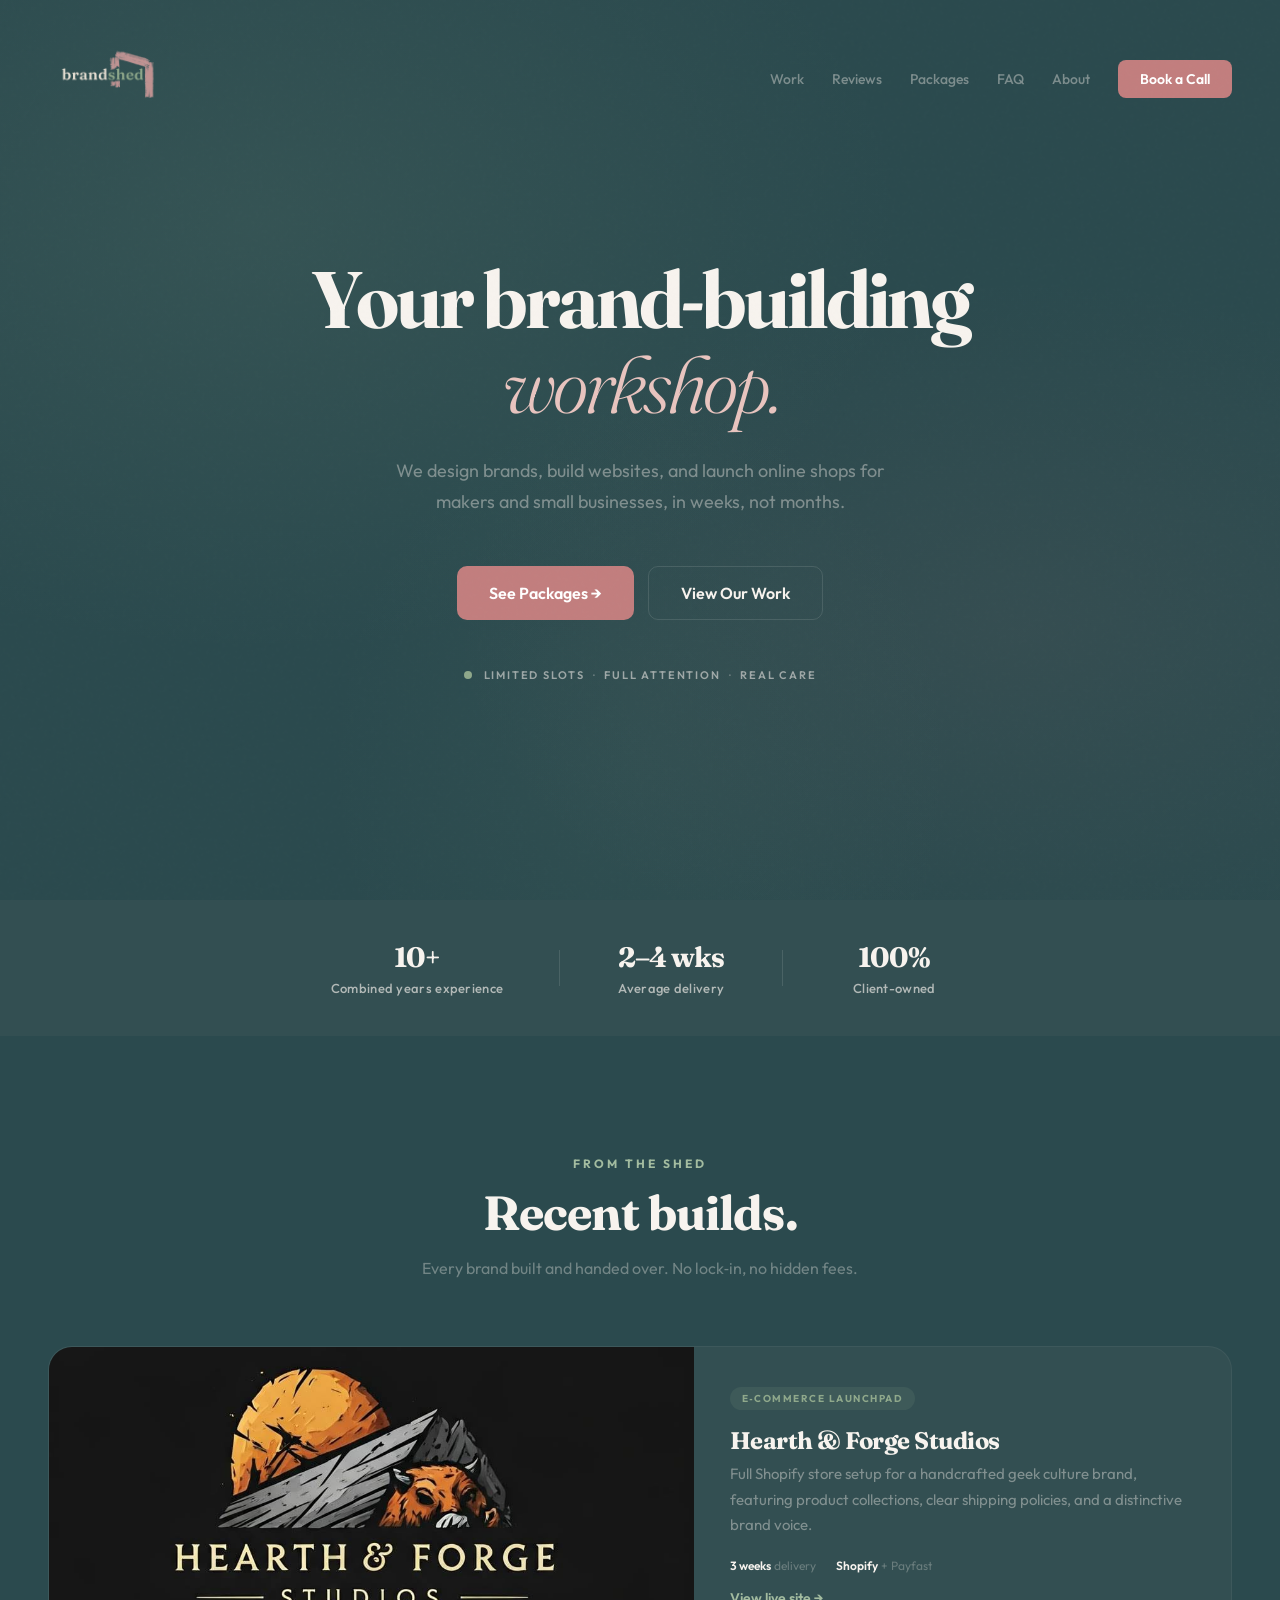
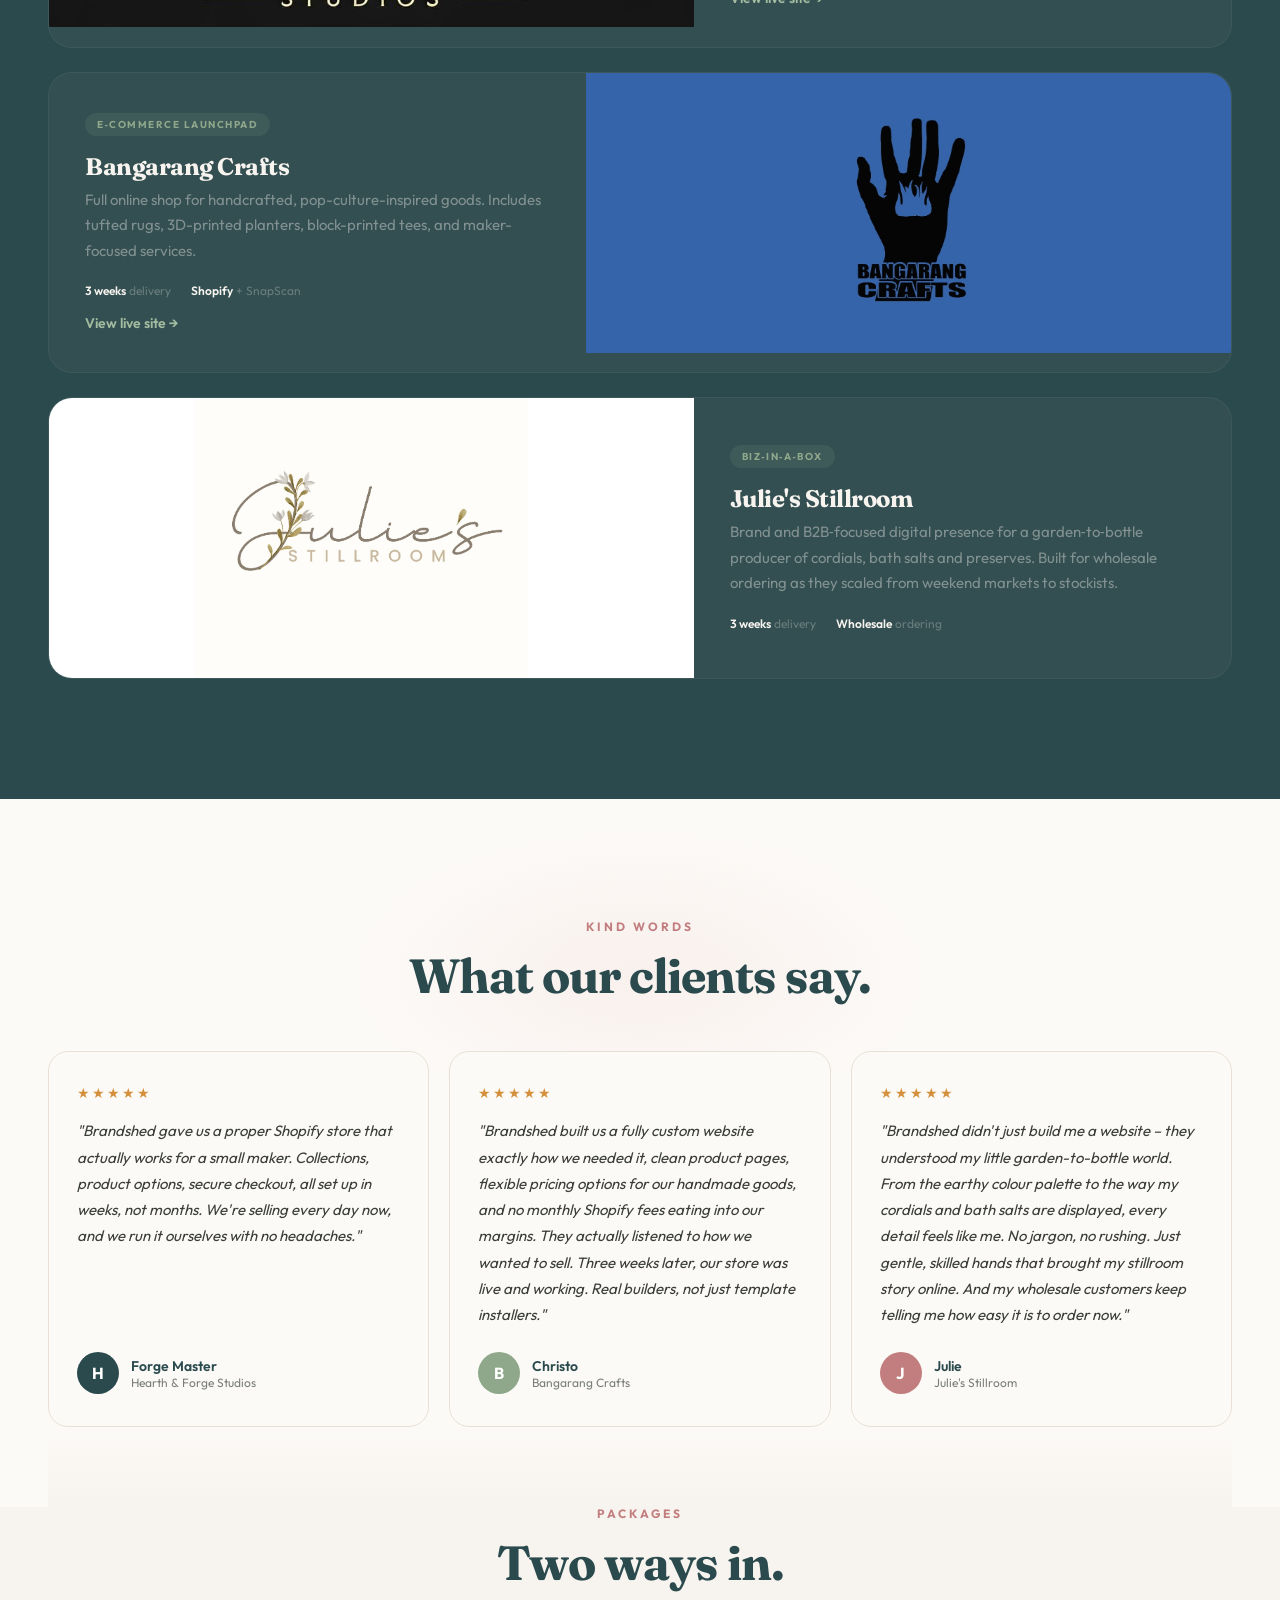
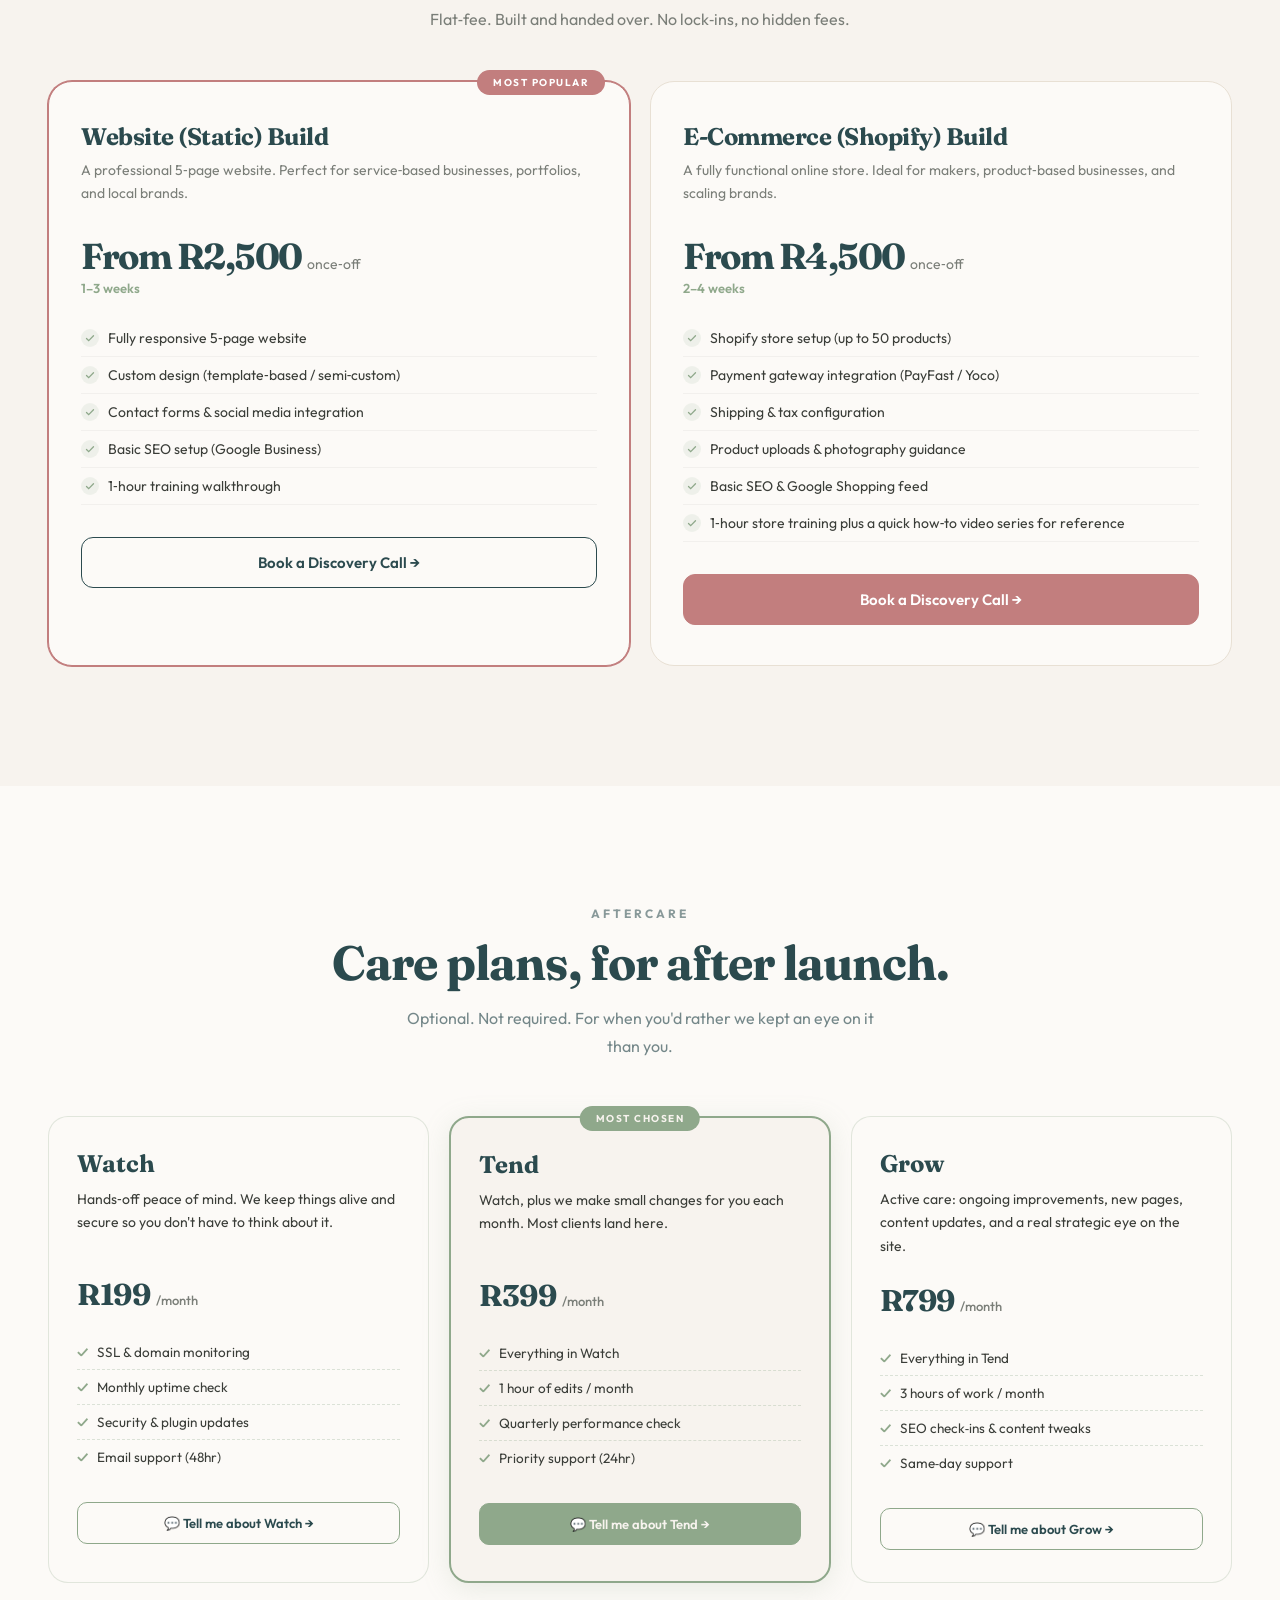
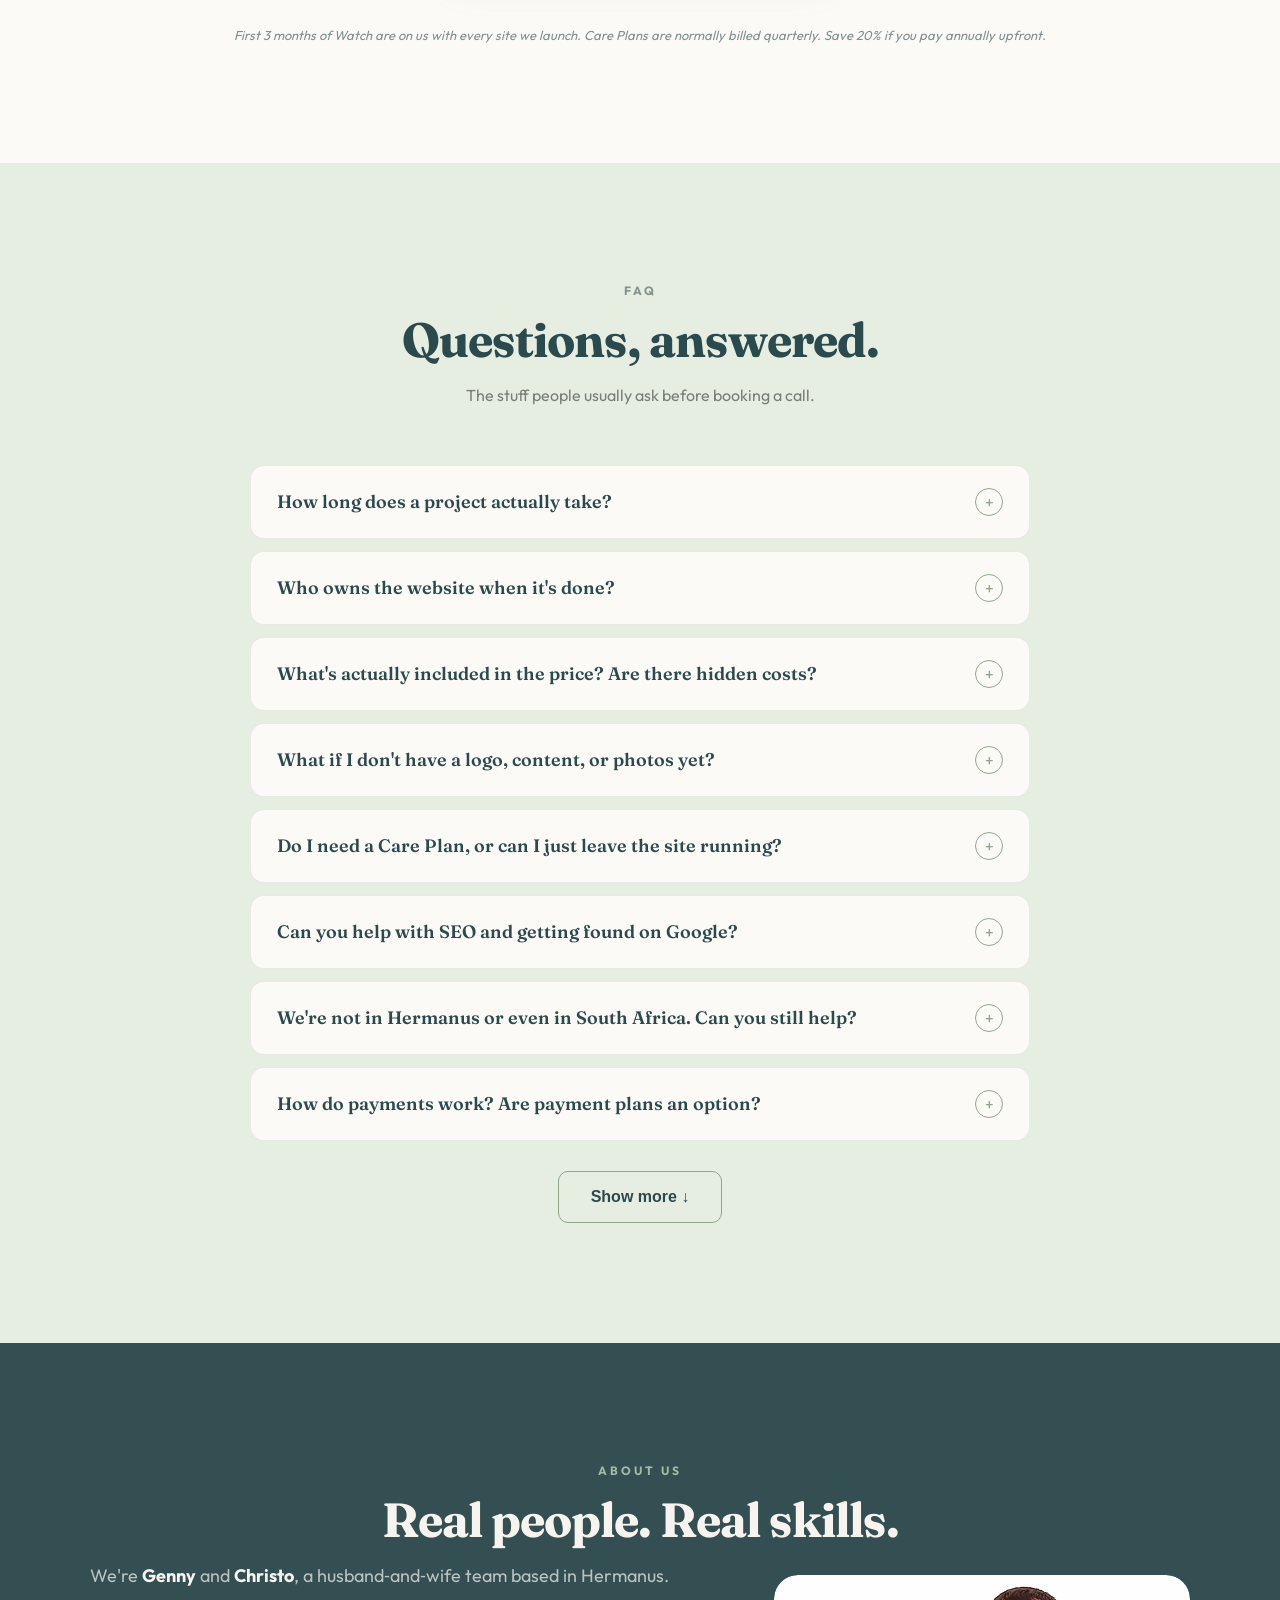
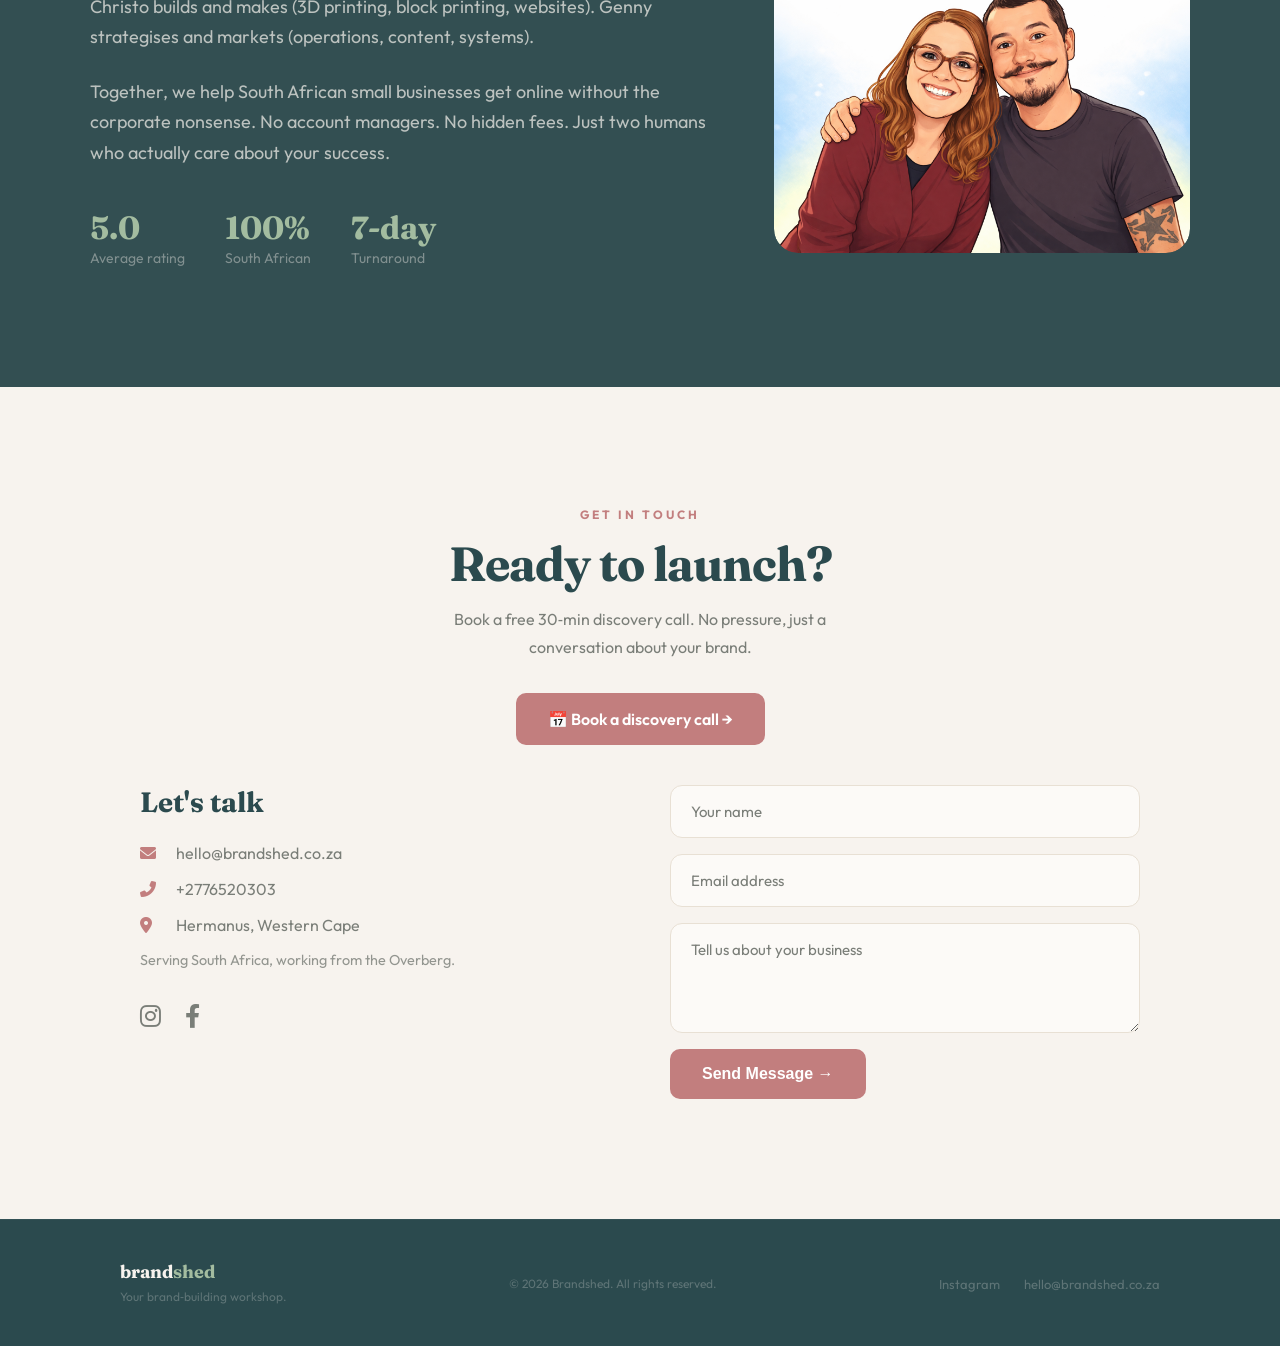
==== index.html @ 1202da48 "Update index.html" ====
<!DOCTYPE html>
<html lang="en">
<head>
    <meta charset="UTF-8">
    <meta name="viewport" content="width=device-width, initial-scale=1.0">

    <!-- Primary Meta Tags -->
    <title>Brandshed | Brand, Web Design & Ecommerce for SA Small Businesses</title>
    <meta name="title" content="Brandshed | Brand, Web Design & Ecommerce for SA Small Businesses">
    <meta name="description" content="Real-people branding, web design and ecommerce for South African small businesses. No corporate nonsense, no lock-in. Brand-builds from R2,500.">
    <meta name="keywords" content="web design south africa, brand design hermanus, small business website south africa, ecommerce shopify south africa, woocommerce south africa, website designer western cape">
    <meta name="author" content="Brandshed">
    <meta name="robots" content="index, follow">
    <link rel="canonical" href="https://brandshed.co.za/">

    <!-- Geo tags -->
    <meta name="geo.region" content="ZA-WC">
    <meta name="geo.placename" content="Hermanus">
    <meta name="geo.position" content="-34.4187;19.2345">
    <meta name="ICBM" content="-34.4187, 19.2345">

    <!-- Open Graph / Facebook / WhatsApp / LinkedIn -->
    <meta property="og:type" content="website">
    <meta property="og:url" content="https://brandshed.co.za/">
    <meta property="og:title" content="Brandshed | Brand, Web Design & Ecommerce for SA Small Businesses">
    <meta property="og:description" content="Real-people branding, web design and ecommerce for South African small businesses. No corporate nonsense, no lock-in.">
    <meta property="og:image" content="https://brandshed.co.za/brandshed-social.jpg">
    <meta property="og:image:width" content="1200">
    <meta property="og:image:height" content="630">
    <meta property="og:image:alt" content="Brandshed | your brand-building workshop">
    <meta property="og:locale" content="en_ZA">
    <meta property="og:site_name" content="Brandshed">

    <!-- Twitter -->
    <meta name="twitter:card" content="summary_large_image">
    <meta name="twitter:url" content="https://brandshed.co.za/">
    <meta name="twitter:title" content="Brandshed | Brand, Web Design & Ecommerce for SA Small Businesses">
    <meta name="twitter:description" content="Real-people branding, web design and ecommerce for South African small businesses. No corporate nonsense, no lock-in.">
    <meta name="twitter:image" content="https://brandshed.co.za/brandshed-social.jpg">

    <!-- Favicons (replace files in repo root once branded versions are ready) -->
    <link rel="icon" type="image/svg+xml" href="/favicon.svg">
    <link rel="icon" type="image/png" sizes="32x32" href="/favicon-32x32.png">
    <link rel="icon" type="image/png" sizes="16x16" href="/favicon-16x16.png">
    <link rel="apple-touch-icon" sizes="180x180" href="/apple-touch-icon.png">
    <link rel="manifest" href="/site.webmanifest">

    <!-- Theme color -->
    <meta name="theme-color" content="#FAF7F2">

    <!-- Google Fonts (only weights actually used: Fraunces 400/600, Outfit 400/600) -->
    <link rel="preconnect" href="https://fonts.googleapis.com">
    <link rel="preconnect" href="https://fonts.gstatic.com" crossorigin>
    <link href="https://fonts.googleapis.com/css2?family=Fraunces:opsz,wght@9..144,400;9..144,600&family=Outfit:wght@400;600&display=swap" rel="stylesheet">

    <!-- Font Awesome (kept for icons) -->
    <link rel="stylesheet" href="https://cdnjs.cloudflare.com/ajax/libs/font-awesome/6.0.0-beta3/css/all.min.css">

    <!-- External CSS -->
    <link rel="stylesheet" href="style.css">

    <!-- Structured data: Organisation + LocalBusiness for GBP linkup -->
    <script type="application/ld+json">
    {
      "@context": "https://schema.org",
      "@type": "ProfessionalService",
      "name": "Brandshed",
      "image": "https://brandshed.co.za/brandshed-social.jpg",
      "url": "https://brandshed.co.za/",
      "telephone": "+27-XX-XXX-XXXX",
      "email": "hello@brandshed.co.za",
      "priceRange": "RR",
      "address": {
        "@type": "PostalAddress",
        "addressLocality": "Hermanus",
        "addressRegion": "Western Cape",
        "addressCountry": "ZA"
      },
      "geo": {
        "@type": "GeoCoordinates",
        "latitude": -34.4187,
        "longitude": 19.2345
      },
      "areaServed": {
        "@type": "Country",
        "name": "South Africa"
      },
      "description": "Brand identity, web design and ecommerce for South African small businesses. Husband-and-wife studio based in Hermanus.",
      "founder": [
        { "@type": "Person", "name": "Christo" },
        { "@type": "Person", "name": "Genny" }
      ],
      "sameAs": []
    }
    </script>
</head>
<body>

<!-- Navigation -->
	<nav id="nav">
    <a href="#" class="logo">
    <img src="main-wordmark-icon-darkbg.png" alt="Brandshed">
	</a>
    <ul class="nav-links" id="nav-links">
        <li><a href="#work">Work</a></li>
        <li><a href="#reviews">Reviews</a></li>
        <li><a href="#packages">Packages</a></li>
        <li><a href="#faq">FAQ</a></li>
        <li><a href="#about">About</a></li>
        <li><a href="#contact" class="nav-cta">Book a Call</a></li>
    </ul>
    <div class="hamburger" id="hamburger">
        <span></span>
        <span></span>
        <span></span>
    </div>
</nav>

<!-- Hero -->
<section class="hero">
    <div class="hero-orbs"></div>
    <div class="hero-inner">
        <h1>Your brand-building<br><em>workshop.</em></h1>
        <p class="hero-sub">We design brands, build websites, and launch online shops for makers and small businesses, in weeks, not months.</p>
        <div class="hero-actions">
            <a href="#packages" class="btn-primary">See Packages →</a>
            <a href="#work" class="btn-ghost">View Our Work</a>
        </div>
        <div class="hero-status" aria-label="Studio capacity">
            <span class="hero-status-dot" aria-hidden="true"></span>
            <span class="hero-status-text">Limited slots <span class="hero-status-sep">·</span> Full attention <span class="hero-status-sep">·</span> Real care</span>
        </div>
    </div>
</section>

<!-- Proof Bar -->
<div class="proof-bar">
    <div class="proof-inner reveal">
        <div class="proof-stat">
            <div class="proof-number">10+</div>
            <div class="proof-label">Combined years experience</div>
        </div>
        <div class="proof-divider"></div>
        <div class="proof-stat">
            <div class="proof-number">2–4 wks</div>
            <div class="proof-label">Average delivery</div>
        </div>
        <div class="proof-divider"></div>
        <div class="proof-stat">
            <div class="proof-number">100%</div>
            <div class="proof-label">Client-owned</div>
        </div>
    </div>
</div>

<!-- Work Section -->
<section class="work-section" id="work">
    <div class="work-header reveal">
        <div class="section-label sage">From the Shed</div>
        <h2 class="section-title-dark">Recent builds.</h2>
        <p class="section-sub-dark">Every brand built and handed over. No lock‑in, no hidden fees.</p>
    </div>
    <div class="work-cards">
    <!-- Hearth & Forge Studios -->
    <div class="work-card reveal">
        <div class="wc-img">
            <img src="HFLogo.jpg" alt="Hearth & Forge Studios logo" style="width: 100%; height: 100%; object-fit: cover;">
        </div>
        <div class="wc-body">
            <div class="wc-tag">E‑Commerce Launchpad</div>
            <div class="wc-client">Hearth & Forge Studios</div>
            <div class="wc-title">Full Shopify store setup for a handcrafted geek culture brand, featuring product collections, clear shipping policies, and a distinctive brand voice.</div>
            <div class="wc-meta">
                <span class="wc-meta-item"><strong>3 weeks</strong> delivery</span>
                <span class="wc-meta-item"><strong>Shopify</strong> + Payfast</span>
            </div>
            <a href="https://hearthforge.co.za" target="_blank" rel="noopener noreferrer" class="wc-link">View live site →</a>
        </div>
    </div>

    <!-- Bangarang Crafts -->
    <div class="work-card reveal">
        <div class="wc-img">
            <img src="Bangarangcrafts_Logo2.jpg" alt="Bangarang Crafts logo" style="width: 100%; height: 100%; object-fit: cover;">
        </div>
        <div class="wc-body">
            <div class="wc-tag">E‑Commerce Launchpad</div>
            <div class="wc-client">Bangarang Crafts</div>
            <div class="wc-title">Full online shop for handcrafted, pop-culture-inspired goods. Includes tufted rugs, 3D-printed planters, block-printed tees, and maker-focused services.</div>
            <div class="wc-meta">
                <span class="wc-meta-item"><strong>3 weeks</strong> delivery</span>
                <span class="wc-meta-item"><strong>Shopify</strong> + SnapScan</span>
            </div>
            <a href="https://bangarangcrafts.co.za" target="_blank" rel="noopener noreferrer" class="wc-link">View live site →</a>
        </div>
    </div>

    <!-- Julie's Stillroom (no link for now) -->
    <div class="work-card reveal">
        <div class="wc-img">
            <img src="JulieÔÇÖs Stillroom Logo standalone.jpg" alt="Julie's Stillroom logo" style="width: 100%; height: 100%; object-fit: cover;">
        </div>
        <div class="wc-body">
            <div class="wc-tag">Biz‑in‑a‑Box</div>
            <div class="wc-client">Julie's Stillroom</div>
            <div class="wc-title">Brand and B2B‑focused digital presence for a garden‑to‑bottle producer of cordials, bath salts and preserves. Built for wholesale ordering as they scaled from weekend markets to stockists.</div>
            <div class="wc-meta">
                <span class="wc-meta-item"><strong>3 weeks</strong> delivery</span>
                <span class="wc-meta-item"><strong>Wholesale</strong> ordering</span>
            </div>
            <!-- No link yet – you can add later -->
        </div>
    </div>
</div>
</section>

<!-- Testimonials -->
<section class="testimonials-section" id="reviews">
    <div class="reveal" style="text-align:center;">
        <div class="section-label rose">Kind Words</div>
        <h2 class="section-title-light">What our clients say.</h2>
    </div>
    <div class="testimonials-grid">
        <div class="t-card reveal reveal-d1">
            <div class="t-stars">★★★★★</div>
            <p class="t-text">"Brandshed gave us a proper Shopify store that actually works for a small maker. Collections, product options, secure checkout, all set up in weeks, not months. We're selling every day now, and we run it ourselves with no headaches."</p>
            <div class="t-author">
                <div class="t-avatar">H</div>
                <div><div class="t-name">Forge Master</div><div class="t-role">Hearth & Forge Studios</div></div>
            </div>
        </div>
        <div class="t-card reveal reveal-d2">
            <div class="t-stars">★★★★★</div>
            <p class="t-text">"Brandshed built us a fully custom website exactly how we needed it, clean product pages, flexible pricing options for our handmade goods, and no monthly Shopify fees eating into our margins. They actually listened to how we wanted to sell. Three weeks later, our store was live and working. Real builders, not just template installers."</p>
            <div class="t-author">
                <div class="t-avatar">B</div>
                <div><div class="t-name">Christo</div><div class="t-role">Bangarang Crafts</div></div>
            </div>
        </div>
        <div class="t-card reveal reveal-d3">
			<div class="t-stars">★★★★★</div>
			<p class="t-text">"Brandshed didn't just build me a website – they understood my little garden-to-bottle world. From the earthy colour palette to the way my cordials and bath salts are displayed, every detail feels like me. No jargon, no rushing. Just gentle, skilled hands that brought my stillroom story online. And my wholesale customers keep telling me how easy it is to order now."</p>
			<div class="t-author">
				<div class="t-avatar">J</div>
				<div><div class="t-name">Julie</div><div class="t-role">Julie's Stillroom</div></div>
			</div>
		</div>
</section>

<!-- Smooth transition divider -->
<div class="section-transition"></div>

<!-- Packages Section -->
<section class="packages-section" id="packages">
    <div class="reveal" style="text-align:center;">
        <div class="section-label rose">Packages</div>
        <h2 class="section-title-light">Two ways in.</h2>
        <p class="section-sub-light" style="margin:0 auto;">Flat‑fee. Built and handed over. No lock‑ins, no hidden fees.</p>
    </div>
    <div class="pkg-layout reveal">
        <!-- WEBSITE (STATIC) BUILD -->
        <div class="pkg-card featured">
            <div class="pkg-pop">Most Popular</div>
            <div class="pkg-name">Website (Static) Build</div>
            <p class="pkg-desc">A professional 5‑page website. Perfect for service‑based businesses, portfolios, and local brands.</p>
            <div class="pkg-price" data-pkg="static" data-type="once"> From R2,500 <span>once‑off</span></div>
            <div class="pkg-time">1–3 weeks</div>
            <ul class="pkg-features">
                <li>Fully responsive 5‑page website</li>
                <li>Custom design (template‑based / semi‑custom)</li>
                <li>Contact forms & social media integration</li>
                <li>Basic SEO setup (Google Business)</li>
                <li>1‑hour training walkthrough</li>
            </ul>
            <a href="https://cal.com/YOUR-CAL-USERNAME/discovery" target="_blank" rel="noopener" class="pkg-btn">Book a Discovery Call →</a>
        </div>
        <!-- E‑COMMERCE (SHOPIFY) BUILD -->
        <div class="pkg-card">
            <div class="pkg-name">E‑Commerce (Shopify) Build</div>
            <p class="pkg-desc">A fully functional online store. Ideal for makers, product‑based businesses, and scaling brands.</p>
            <div class="pkg-price" data-pkg="ecom" data-type="once"> From R4,500 <span>once‑off</span></div>
            <div class="pkg-time">2–4 weeks</div>
            <ul class="pkg-features">
                <li>Shopify store setup (up to 50 products)</li>
                <li>Payment gateway integration (PayFast / Yoco)</li>
                <li>Shipping & tax configuration</li>
                <li>Product uploads & photography guidance</li>
                <li>Basic SEO & Google Shopping feed</li>
                <li>1‑hour store training plus a quick how‑to video series for reference</li>
            </ul>
            <a href="https://cal.com/YOUR-CAL-USERNAME/discovery" target="_blank" rel="noopener" class="pkg-btn">Book a Discovery Call →</a>
        </div>
    </div>
</section>

<!-- Care Plans Section -->
<section class="care-section" id="care">
    <div class="care-header reveal">
        <div class="section-label sage-dark">Aftercare</div>
        <h2 class="care-title">Care plans, for after launch.</h2>
        <p class="care-sub">Optional. Not required. For when you'd rather we kept an eye on it than you.</p>
    </div>
    <div class="care-grid reveal">
        <!-- WATCH -->
        <div class="care-card">
            <div class="care-name">Watch</div>
            <p class="care-desc">Hands‑off peace of mind. We keep things alive and secure so you don't have to think about it.</p>
            <div class="care-price">R199 <span>/month</span></div>
            <ul class="care-features">
                <li>SSL & domain monitoring</li>
                <li>Monthly uptime check</li>
                <li>Security & plugin updates</li>
                <li>Email support (48hr)</li>
            </ul>
            <a href="#contact" class="care-btn" data-plan="Watch">💬 Tell me about Watch →</a>
        </div>
        <!-- TEND -->
        <div class="care-card featured">
            <div class="care-pop">Most chosen</div>
            <div class="care-name">Tend</div>
            <p class="care-desc">Watch, plus we make small changes for you each month. Most clients land here.</p>
            <div class="care-price">R399 <span>/month</span></div>
            <ul class="care-features">
                <li>Everything in Watch</li>
                <li>1 hour of edits / month</li>
                <li>Quarterly performance check</li>
                <li>Priority support (24hr)</li>
            </ul>
            <a href="#contact" class="care-btn" data-plan="Tend">💬 Tell me about Tend →</a>
        </div>
        <!-- GROW -->
        <div class="care-card">
            <div class="care-name">Grow</div>
            <p class="care-desc">Active care: ongoing improvements, new pages, content updates, and a real strategic eye on the site.</p>
            <div class="care-price">R799 <span>/month</span></div>
            <ul class="care-features">
                <li>Everything in Tend</li>
                <li>3 hours of work / month</li>
                <li>SEO check‑ins & content tweaks</li>
                <li>Same‑day support</li>
            </ul>
            <a href="#contact" class="care-btn" data-plan="Grow">💬 Tell me about Grow →</a>
        </div>
    </div>
    <p class="care-note reveal">First 3 months of Watch are on us with every site we launch. Care Plans are normally billed quarterly. Save 20% if you pay annually upfront.</p>
</section>

<!-- FAQ Section -->
<section class="faq-section" id="faq">
    <div class="faq-header reveal">
        <div class="section-label sage-dark">FAQ</div>
        <h2 class="section-title-light">Questions, answered.</h2>
        <p class="section-sub-light">The stuff people usually ask before booking a call.</p>
    </div>

    <div class="faq-list reveal">
        <!-- FAQ 1 -->
        <details class="faq-item">
            <summary class="faq-q">
                <span>How long does a project actually take?</span>
                <span class="faq-icon" aria-hidden="true">+</span>
            </summary>
            <div class="faq-a">
                <p>Most builds take 1–4 weeks from kickoff, depending on the package and how quickly you can get us content. A simple 5‑page website can launch in 7 days if you're organised; a full Biz‑in‑a‑Box brand and shop usually lands around 3–4 weeks. We'll give you a realistic timeline before we start, and we don't take on more than we can deliver.</p>
            </div>
        </details>

        <!-- FAQ 2 -->
        <details class="faq-item">
            <summary class="faq-q">
                <span>Who owns the website when it's done?</span>
                <span class="faq-icon" aria-hidden="true">+</span>
            </summary>
            <div class="faq-a">
                <p>You do. 100%. The domain is in your name, the hosting is in your account, the source files are yours. We hand over login details, training, and a guide on day one of your project going live. Everything is built so you could walk away with it tomorrow if you wanted to. We just don't think you'll want to.</p>
            </div>
        </details>

        <!-- FAQ 3 -->
        <details class="faq-item">
            <summary class="faq-q">
                <span>What's actually included in the price? Are there hidden costs?</span>
                <span class="faq-icon" aria-hidden="true">+</span>
            </summary>
            <div class="faq-a">
                <p>The package price is the build price. What's not included (because it's not ours to charge for): your domain registration, your hosting, and any third‑party tools you choose like Shopify or PayFast transaction fees. These costs are usually small but they're paid directly to those providers, not to us. Before you commit, we'll give you a full cost breakdown so you know exactly what you'll pay upfront and what you'll pay each month afterwards.</p>
            </div>
        </details>

        <!-- FAQ 4 -->
        <details class="faq-item">
            <summary class="faq-q">
                <span>What if I don't have a logo, content, or photos yet?</span>
                <span class="faq-icon" aria-hidden="true">+</span>
            </summary>
            <div class="faq-a">
                <p>That's literally what Biz‑in‑a‑Box is for. We'll design your brand from scratch (logo, colours, fonts), help you write or polish your website copy, and give you guidance on photos. We can also connect you with trusted SA photographers if you need shots taken. You don't need to have it all figured out before you contact us. Most clients don't.</p>
            </div>
        </details>

        <!-- FAQ 5 -->
        <details class="faq-item">
            <summary class="faq-q">
                <span>Do I need a Care Plan, or can I just leave the site running?</span>
                <span class="faq-icon" aria-hidden="true">+</span>
            </summary>
            <div class="faq-a">
                <p>You don't need one. Every project ends with a proper training walkthrough plus written guides, so you can confidently update your own site, swap copy, add a product. But we also know you'd rather spend that time doing what you actually do best, whether that's making, consulting, baking, designing. That's what Care Plans are for: we keep an eye on the technical bits and handle small changes, so you don't have to think about it.</p>
            </div>
        </details>

        <!-- FAQ 6 (hidden initially) -->
        <details class="faq-item">
            <summary class="faq-q">
                <span>Can you help with SEO and getting found on Google?</span>
                <span class="faq-icon" aria-hidden="true">+</span>
            </summary>
            <div class="faq-a">
                <p>Yes, with two layers. Every site we build comes with the SEO basics done properly out of the box: clean code, fast load times, a sitemap, schema markup, and Google Business Profile setup. That's a solid foundation that a lot of bigger sites still get wrong.</p>
                <p>For ongoing SEO, our Grow Care Plan adds keyword research and one SEO‑optimised blog post per month, written and published for you, with social copy alongside. It's a sustainable rhythm for a small business that wants to grow without paying agency retainers.</p>
                <p>If you need deeper, more aggressive SEO work (backlink building, technical audits, competitor analysis), that's a different kind of engagement and not really our specialty. We know people who do it well and we're happy to refer you.</p>
            </div>
        </details>

        <!-- FAQ 7 (hidden initially) -->
        <details class="faq-item">
            <summary class="faq-q">
                <span>We're not in Hermanus or even in South Africa. Can you still help?</span>
                <span class="faq-icon" aria-hidden="true">+</span>
            </summary>
            <div class="faq-a">
                <p>We work remotely with clients across South Africa, and we've done projects with founders abroad too. The whole process happens over email and Google Meet calls. Being based in Hermanus doesn't limit who we work with. It just means we get to hear the ocean while we work.</p>
                <p>One note for international clients: our pricing is built around what's fair for South African small businesses. If you're earning in pounds, dollars, or euros, the value you'd be getting is wildly disproportionate to the price. We adjust international quotes to reflect that, so it's a fair trade on both sides. Get in touch and we'll talk through what makes sense.</p>
            </div>
        </details>

        <!-- FAQ 8 (hidden initially) -->
        <details class="faq-item">
            <summary class="faq-q">
                <span>How do payments work? Are payment plans an option?</span>
                <span class="faq-icon" aria-hidden="true">+</span>
            </summary>
            <div class="faq-a">
                <p>Build projects work on a 50% deposit / 50% on launch split, payable by Yoco card or EFT. If that's tight on cashflow, just say so. We've split projects into 3, 4, or 5 smaller monthly amounts before, and we're happy to do it again. The work paces with the payments, and the site goes live once everything's settled.</p>
                <p>Care Plans are normally billed quarterly. Good to know: you'll get a 20% discount if you pay annually upfront.</p>
            </div>
        </details>
    </div>

    <!-- "Show more / Show less" button -->
    <div class="faq-more-btn-container" style="text-align: center; margin-top: 30px;">
        <button id="faqToggleBtn" class="btn-ghost" style="background: transparent; border-color: var(--sage); color: var(--deep);">Show more ↓</button>
    </div>
</section>

<!-- About Section (new) -->
<section class="about-section" id="about">
    <div class="reveal" style="text-align:center;">
        <div class="section-label sage">About Us</div>
        <h2 class="section-title-dark">Real people. Real skills.</h2>
    </div>
    <div class="about-grid">
        <div class="about-content reveal">
            <p class="about-text">We're <strong>Genny</strong> and <strong>Christo</strong>, a husband‑and‑wife team based in Hermanus. Christo builds and makes (3D printing, block printing, websites). Genny strategises and markets (operations, content, systems).</p>
            <p class="about-text">Together, we help South African small businesses get online without the corporate nonsense. No account managers. No hidden fees. Just two humans who actually care about your success.</p>
            <div class="about-stats">
                <div class="stat">
                    <span class="stat-number">5.0</span>
                    <span class="stat-label">Average rating</span>
                </div>
                <div class="stat">
                    <span class="stat-number">100%</span>
                    <span class="stat-label">South African</span>
                </div>
                <div class="stat">
                    <span class="stat-number">7‑day</span>
                    <span class="stat-label">Turnaround</span>
                </div>
            </div>
        </div>
        <div class="about-image reveal">
    <img src="GEN+Chris.png" alt="Genny and Christo - founders of brandshed" class="about-photo">
	</div>
    </div>
</section>

<!-- Contact Section -->
<section class="contact-section" id="contact">
    <div class="reveal" style="text-align:center;">
        <div class="section-label rose">Get in touch</div>
        <h2 class="section-title-light">Ready to launch?</h2>
        <p class="section-sub-light" style="margin:0 auto 2rem;">Book a free 30‑min discovery call. No pressure, just a conversation about your brand.</p>
        <!-- Cal.com booking button (replace href with your real Cal.com link) -->
        <p style="text-align:center; margin-bottom: 2.5rem;">
            <a href="https://cal.com/YOUR-CAL-USERNAME/discovery" target="_blank" rel="noopener" class="btn-primary" style="display:inline-block;">📅 Book a discovery call →</a>
        </p>
    </div>
    <div class="contact-grid">
        <div class="contact-info reveal">
            <h3 class="contact-info-title">Let's talk</h3>
            <p class="contact-info-text"><i class="fas fa-envelope"></i> <a href="mailto:hello@brandshed.co.za">hello@brandshed.co.za</a></p>
            <p class="contact-info-text"><i class="fas fa-phone-alt"></i> <a href="tel:+27765202303">+2776520303</a></p>
            <p class="contact-info-text"><i class="fas fa-map-marker-alt"></i> Hermanus, Western Cape</p>
            <p class="contact-info-text" style="font-size:0.9em; opacity:0.8; margin-top:1rem;">Serving South Africa, working from the Overberg.</p>
            <div class="contact-social">
                <a href="https://instagram.com/brandshed.co.za" target="_blank" rel="noopener" aria-label="Instagram"><i class="fab fa-instagram"></i></a>
                <a href="https://facebook.com/brandshed.co.za" target="_blank" rel="noopener" aria-label="Facebook"><i class="fab fa-facebook-f"></i></a>
            </div>
        </div>
        <!-- Contact form: powered by Web3Forms. Replace YOUR-WEB3FORMS-ACCESS-KEY with your real key from web3forms.com -->
        <form class="contact-form reveal" id="contactForm" action="https://api.web3forms.com/submit" method="POST">
            <input type="hidden" name="access_key" value="bd55810a-bf69-47a8-8bd4-ca36c2002fe7">
            <input type="hidden" name="subject" value="New enquiry from brandshed.co.za">
            <input type="hidden" name="from_name" value="Brandshed Website">
            <input type="checkbox" name="botcheck" style="display:none;">
            <input type="text" name="name" placeholder="Your name" required>
            <input type="email" name="email" placeholder="Email address" required>
            <textarea name="message" placeholder="Tell us about your business" rows="4" required></textarea>
            <button type="submit" class="btn-primary">Send Message →</button>
            <p id="formStatus" style="margin-top:1rem; text-align:center; display:none;"></p>
        </form>
    </div>
</section>

<!-- Footer -->
<footer>
    <div class="footer-inner">
        <div>
            <div class="footer-brand">brand<span>shed</span></div>
            <p class="footer-legal" style="margin-top:4px;">Your brand‑building workshop.</p>
        </div>
        <p class="footer-legal">© <span id="copyrightYear"></span> Brandshed. All rights reserved.</p>
        <ul class="footer-links">
            <li><a href="https://instagram.com/brandshed.co.za" target="_blank" rel="noopener">Instagram</a></li>
            <li><a href="mailto:hello@brandshed.co.za">hello@brandshed.co.za</a></li>
        </ul>
    </div>
</footer>

<!-- External JavaScript -->
<script src="script.js"></script>
</body>
</html>
---- style.css ----
:root {
  /* Slate teal — the deep anchor */
  --deep: #2b4a4e;
  --deep-mid: #334f52;
  --deep-card: #3a5a5e;

  /* Loden sage — trust, info, organic growth */
  --sage: #8fa88b;
  --sage-light: #a3bca0;
  --sage-pale: #e6ede1;
  --sage-glow: rgba(143, 168, 139, 0.12);
  --sage-subtle: rgba(143, 168, 139, 0.06);

  /* Dusty rose — warmth, action, human touch */
  --rose: #c27e7e;
  --rose-light: #d4918f;
  --rose-glow: rgba(194, 126, 126, 0.1);
  --rose-subtle: rgba(194, 126, 126, 0.06);

  /* Veiled pink — soft, delicate accent */
  --blush: #e8c4bf;

  /* Warm neutrals */
  --cream: #f7f3ee;
  --warm: #fcfaf7;
  --sand: #e8e0d4;
  --stone: #b8b2a8;
  --slate: #7a7e78;
  --charcoal: #3a3d38;

  /* Optional warm pop (used very sparingly) */
  --amber: #d4903c;
}

* {
  margin: 0;
  padding: 0;
  box-sizing: border-box;
}

/* CRITICAL: Prevent horizontal scroll on any device */
html {
  overflow-x: hidden;
  width: 100%;
}

body {
  font-family: 'Outfit', sans-serif;
  background: var(--deep);
  color: #fff;
  overflow-x: hidden;
  width: 100%;
  -webkit-font-smoothing: antialiased;
  position: relative;
}

/* Grain overlay */
body::after {
  content: '';
  position: fixed;
  inset: 0;
  background-image: url("data:image/svg+xml,%3Csvg viewBox='0 0 256 256' xmlns='http://www.w3.org/2000/svg'%3E%3Cfilter id='n'%3E%3CfeTurbulence type='fractalNoise' baseFrequency='0.85' numOctaves='4' stitchTiles='stitch'/%3E%3C/filter%3E%3Crect width='100%25' height='100%25' filter='url(%23n)' opacity='0.4'/%3E%3C/svg%3E");
  opacity: 0.03;
  pointer-events: none;
  z-index: 9999;
}

/* Animations */
@keyframes fadeUp {
  from {
    opacity: 0;
    transform: translateY(32px);
  }
  to {
    opacity: 1;
    transform: translateY(0);
  }
}

@keyframes breathe {
  0%, 100% {
    opacity: 0.5;
    transform: scale(1);
  }
  50% {
    opacity: 0.8;
    transform: scale(1.02);
  }
}

.reveal {
  opacity: 0;
  transform: translateY(36px);
  transition: opacity 0.9s cubic-bezier(0.25, 0, 0.15, 1), transform 0.9s cubic-bezier(0.25, 0, 0.15, 1);
}

.reveal.visible {
  opacity: 1;
  transform: translateY(0);
}

.reveal-d1 { transition-delay: 0.08s; }
.reveal-d2 { transition-delay: 0.16s; }
.reveal-d3 { transition-delay: 0.24s; }

/* Navigation */
nav {
  position: fixed;
  top: 0;
  width: 100%;
  z-index: 100;
  padding: 18px 48px;
  display: flex;
  justify-content: space-between;
  align-items: center;
  transition: all 0.5s;
}

nav.scrolled {
  background: rgba(43, 74, 78, 0.9);
  backdrop-filter: blur(20px);
  box-shadow: 0 1px 0 rgba(255, 255, 255, 0.04);
}

.logo {
  font-family: 'Fraunces', serif;
  font-size: 22px;
  font-weight: 700;
  color: var(--cream);
  text-decoration: none;
  letter-spacing: -0.5px;
}

.logo span {
  color: var(--sage-light);
}

.nav-links {
  display: flex;
  gap: 28px;
  align-items: center;
  list-style: none;
}

.nav-links a {
  font-size: 14px;
  font-weight: 500;
  color: rgba(247, 243, 238, 0.4);
  text-decoration: none;
  transition: color 0.3s;
}

.nav-links a:hover {
  color: var(--cream);
}

.nav-cta {
  background: var(--rose) !important;
  color: #fff !important;
  padding: 10px 22px !important;
  border-radius: 8px;
  font-weight: 600 !important;
  transition: all 0.3s !important;
}

.nav-cta:hover {
  background: var(--rose-light) !important;
  transform: translateY(-1px);
}

.hamburger {
  display: none;
  flex-direction: column;
  cursor: pointer;
  gap: 5px;
}

.hamburger span {
  width: 25px;
  height: 3px;
  background: var(--cream);
  border-radius: 3px;
  transition: all 0.3s;
}

/* Logo image base — LARGE initial size */
.logo img {
    display: block;
    height: 120px;           /* Much bigger! Adjust up/down as you like */
    width: auto;
    transition: all 0.3s cubic-bezier(0.25, 0, 0.15, 1);
    object-fit: contain;
}

/* When scrolled, logo shrinks to compact size */
nav.scrolled .logo img {
    height: 44px;
}

/* Tablet (e.g., iPad) – still big but slightly smaller */
@media (max-width: 900px) {
    .logo img {
        height: 90px;
    }
    nav.scrolled .logo img {
        height: 38px;
    }
}

/* Mobile – big but fits viewport */
@media (max-width: 600px) {
    .logo img {
        height: 70px;
    }
    nav.scrolled .logo img {
        height: 32px;
    }
}

/* Hero */
.hero {
  min-height: 100vh;
  display: flex;
  flex-direction: column;
  justify-content: center;
  align-items: center;
  text-align: center;
  padding: 120px 32px 80px;
  position: relative;
  overflow: hidden;
}

.hero-orbs {
  position: absolute;
  inset: 0;
  background:
    radial-gradient(ellipse at 20% 25%, rgba(143, 168, 139, 0.1), transparent 45%),
    radial-gradient(ellipse at 80% 70%, rgba(194, 126, 126, 0.07), transparent 40%),
    radial-gradient(ellipse at 50% 85%, rgba(143, 168, 139, 0.05), transparent 35%);
  animation: breathe 20s ease infinite;
}

.hero-inner {
  position: relative;
  z-index: 2;
  width: 100%;
  max-width: 760px;
  padding: 0 20px;
  box-sizing: border-box;
}

.hero-badge {
  display: inline-flex;
  align-items: center;
  gap: 8px;
  background: var(--sage-glow);
  border: 1px solid rgba(143, 168, 139, 0.18);
  padding: 8px 18px;
  border-radius: 100px;
  font-size: 12px;
  font-weight: 600;
  color: var(--sage-light);
  margin-bottom: 36px;
  animation: fadeUp 0.7s ease both;
  letter-spacing: 0.4px;
}

.hero-badge::before {
  content: '';
  width: 7px;
  height: 7px;
  border-radius: 50%;
  background: var(--sage);
  animation: breathe 3s ease infinite;
}

/* Hero status indicator */
.hero-status {
  display: inline-flex;
  align-items: center;
  justify-content: center;
  gap: 12px;
  margin-top: 48px;
  font-size: 11px;
  font-weight: 600;
  letter-spacing: 1.8px;
  text-transform: uppercase;
  color: rgba(247, 243, 238, 0.55);
  animation: fadeUp 0.7s 0.32s ease both;
  flex-wrap: wrap;
  max-width: 100%;
  padding: 0 16px;
  text-align: center;
  word-break: keep-all;
}

.hero-status-dot {
  width: 8px;
  height: 8px;
  border-radius: 50%;
  background: var(--sage);
  box-shadow: 0 0 0 0 rgba(143, 168, 139, 0.5);
  animation: heroPulse 2.4s ease-in-out infinite;
  flex-shrink: 0;
}

.hero-status-sep {
  display: inline-block;
  margin: 0 4px;
  color: rgba(247, 243, 238, 0.3);
}

@keyframes heroPulse {
  0%, 100% {
    box-shadow: 0 0 0 0 rgba(143, 168, 139, 0.55);
    opacity: 1;
  }
  50% {
    box-shadow: 0 0 0 6px rgba(143, 168, 139, 0);
    opacity: 0.85;
  }
}

.hero h1 {
  font-family: 'Fraunces', serif;
  font-size: clamp(44px, 7vw, 80px);
  font-weight: 700;
  line-height: 1.06;
  color: var(--cream);
  letter-spacing: -3px;
  margin-bottom: 28px;
  animation: fadeUp 0.7s 0.08s ease both;
}

.hero h1 em {
  font-style: italic;
  font-weight: 300;
  color: var(--blush);
}

.hero-sub {
  font-size: 18px;
  line-height: 1.75;
  color: rgba(247, 243, 238, 0.4);
  max-width: 500px;
  margin: 0 auto 48px;
  animation: fadeUp 0.7s 0.16s ease both;
}

.hero-actions {
  display: flex;
  gap: 14px;
  justify-content: center;
  flex-wrap: wrap;
  animation: fadeUp 0.7s 0.24s ease both;
}

.btn-primary {
  display: inline-flex;
  align-items: center;
  gap: 8px;
  background: var(--rose);
  color: #fff;
  padding: 16px 32px;
  border-radius: 10px;
  font-size: 16px;
  font-weight: 600;
  text-decoration: none;
  transition: all 0.3s;
  border: none;
  cursor: pointer;
}

.btn-primary:hover {
  background: var(--rose-light);
  transform: translateY(-2px);
  box-shadow: 0 8px 28px rgba(194, 126, 126, 0.18);
}

.btn-ghost {
  display: inline-flex;
  align-items: center;
  gap: 8px;
  background: transparent;
  color: var(--cream);
  padding: 16px 32px;
  border-radius: 10px;
  font-size: 16px;
  font-weight: 600;
  text-decoration: none;
  border: 1.5px solid rgba(247, 243, 238, 0.12);
  transition: all 0.3s;
}

.btn-ghost:hover {
  border-color: rgba(247, 243, 238, 0.28);
  background: rgba(247, 243, 238, 0.03);
}

.scroll-hint {
  position: absolute;
  bottom: 32px;
  left: 50%;
  transform: translateX(-50%);
  display: flex;
  flex-direction: column;
  align-items: center;
  gap: 8px;
  animation: fadeUp 1s 1s ease both;
}

.scroll-hint span {
  font-size: 10px;
  text-transform: uppercase;
  letter-spacing: 2px;
  color: rgba(247, 243, 238, 0.15);
}

.scroll-line {
  width: 1px;
  height: 36px;
  background: linear-gradient(to bottom, rgba(247, 243, 238, 0.12), transparent);
  animation: breathe 2.5s ease infinite;
}

/* Proof Bar */
.proof-bar {
  background: var(--deep-mid);
  padding: 8px 48px;
  position: relative;
  z-index: 2;
  width: 100%;
  overflow-x: hidden;
}

.proof-inner {
  display: flex;
  align-items: center;
  justify-content: center;
  gap: 56px;
  padding: 32px 0;
  max-width: 1100px;
  margin: 0 auto;
  flex-wrap: wrap;
}

.proof-stat {
  display: flex;
  flex-direction: column;
  align-items: center;
  text-align: center;
  min-width: 110px;
}

.proof-number {
  font-family: 'Fraunces', serif;
  font-size: 28px;
  font-weight: 700;
  color: var(--cream);
  letter-spacing: -1px;
}

.proof-label {
  font-size: 13px;
  color: rgba(247, 243, 238, 0.65);
  font-weight: 500;
  margin-top: 6px;
  letter-spacing: 0.3px;
}

.proof-divider {
  width: 1px;
  height: 36px;
  background: rgba(247, 243, 238, 0.12);
}

/* Section Labels */
.section-label {
  font-size: 12px;
  text-transform: uppercase;
  letter-spacing: 3px;
  font-weight: 700;
  margin-bottom: 14px;
}

.section-label.sage {
  color: var(--sage-light);
}

.section-label.rose {
  color: var(--rose);
}

/* Work Section (dark) */
.work-section {
  background: var(--deep);
  padding: 120px 48px;
  width: 100%;
  overflow-x: hidden;
}

.work-header {
  text-align: center;
  margin-bottom: 64px;
}

.section-title-dark {
  font-family: 'Fraunces', serif;
  font-size: clamp(30px, 4.5vw, 48px);
  font-weight: 700;
  color: var(--cream);
  letter-spacing: -1px;
  line-height: 1.15;
  margin-bottom: 14px;
}

.section-sub-dark {
  font-size: 16px;
  line-height: 1.75;
  color: rgba(247, 243, 238, 0.35);
  max-width: 460px;
  margin: 0 auto;
}

.work-cards {
  display: flex;
  flex-direction: column;
  gap: 24px;
  max-width: 1000px;
  margin: 0 auto;
  width: 100%;
}

.work-card {
  display: grid;
  grid-template-columns: 1.2fr 1fr;
  border-radius: 24px;
  overflow: hidden;
  background: var(--deep-mid);
  border: 1px solid rgba(247, 243, 238, 0.05);
  transition: transform 0.5s cubic-bezier(0.2, 0, 0, 1), box-shadow 0.5s;
}

.work-card:hover {
  transform: translateY(-5px);
  box-shadow: 0 24px 64px rgba(0, 0, 0, 0.25);
}

.work-card:nth-child(even) {
  direction: rtl;
}

.work-card:nth-child(even) > * {
  direction: ltr;
}

.wc-img {
  height: 280px;
  position: relative;
  overflow: hidden;
}

.work-card:nth-child(1) .wc-img { background: linear-gradient(145deg, #f2ddd8, #e8c4bf); }
.work-card:nth-child(2) .wc-img { background: linear-gradient(145deg, #d6e5d3, #b8cfb5); }
.work-card:nth-child(3) .wc-img { background: linear-gradient(145deg, #ecdcc8, #dbc9aa); }

.wc-img-emoji {
  position: absolute;
  top: 50%;
  left: 50%;
  transform: translate(-50%, -50%);
  font-size: 64px;
  filter: drop-shadow(0 8px 20px rgba(0, 0, 0, 0.08));
  transition: transform 0.5s;
}

.work-card:hover .wc-img-emoji {
  transform: translate(-50%, -50%) scale(1.1);
}

.wc-body {
  padding: 40px 36px;
  display: flex;
  flex-direction: column;
  justify-content: center;
}

.wc-tag {
  display: inline-flex;
  font-size: 10px;
  font-weight: 700;
  letter-spacing: 1.5px;
  text-transform: uppercase;
  color: var(--sage);
  background: var(--sage-glow);
  padding: 5px 12px;
  border-radius: 100px;
  margin-bottom: 16px;
  width: fit-content;
}

.wc-client {
  font-family: 'Fraunces', serif;
  font-size: 24px;
  font-weight: 700;
  color: var(--cream);
  margin-bottom: 6px;
  letter-spacing: -0.5px;
}

.wc-title {
  font-size: 15px;
  color: rgba(247, 243, 238, 0.4);
  line-height: 1.7;
  margin-bottom: 20px;
  word-wrap: break-word;
  overflow-wrap: break-word;
}

.wc-meta {
  display: flex;
  gap: 20px;
}

.wc-meta-item {
  font-size: 12px;
  color: rgba(247, 243, 238, 0.28);
}

.wc-meta-item strong {
  color: var(--cream);
  font-weight: 600;
}

.wc-link {
  display: inline-block;
  margin-top: 16px;
  font-size: 14px;
  font-weight: 600;
  color: var(--sage-light);
  text-decoration: none;
  transition: all 0.2s ease;
}

.wc-link:hover {
  color: var(--rose);
  transform: translateX(4px);
}

/* Testimonials (light) */
.testimonials-section {
  background: var(--warm);
  color: var(--charcoal);
  padding: 120px 48px 0 48px;   /* bottom padding set to 0 */
  position: relative;
  width: 100%;
  overflow-x: hidden;
}

.testimonials-section::before {
  content: '';
  position: absolute;
  top: 0;
  left: 50%;
  transform: translateX(-50%);
  width: 700px;
  height: 350px;
  border-radius: 50%;
  background: radial-gradient(ellipse, rgba(232, 196, 191, 0.18), transparent 60%);
  pointer-events: none;
}

.section-title-light {
  font-family: 'Fraunces', serif;
  font-size: clamp(30px, 4.5vw, 48px);
  font-weight: 700;
  color: var(--deep);
  letter-spacing: -1px;
  line-height: 1.15;
  margin-bottom: 14px;
}

.section-sub-light {
  font-size: 16px;
  line-height: 1.75;
  color: var(--slate);
  max-width: 460px;
}

.testimonials-grid {
  display: grid;
  grid-template-columns: repeat(3, 1fr);
  gap: 20px;
  max-width: 1040px;
  margin: 48px auto 0;
  position: relative;
  width: 100%;
}

.t-card {
  background: var(--warm);
  border: 1px solid var(--sand);
  border-radius: 20px;
  padding: 32px 28px;
  transition: transform 0.4s, box-shadow 0.4s;
  display: flex;
  flex-direction: column;
}

.t-card:hover {
  transform: translateY(-4px);
  box-shadow: 0 12px 40px rgba(43, 74, 78, 0.06);
}

.t-stars {
  color: var(--amber);
  font-size: 14px;
  letter-spacing: 2px;
  margin-bottom: 16px;
}

.t-text {
  font-size: 15px;
  line-height: 1.75;
  color: var(--charcoal);
  font-style: italic;
  flex: 1;
  margin-bottom: 24px;
  word-wrap: break-word;
  overflow-wrap: break-word;
}

.t-author {
  display: flex;
  align-items: center;
  gap: 12px;
}

.t-avatar {
  width: 42px;
  height: 42px;
  border-radius: 50%;
  display: flex;
  align-items: center;
  justify-content: center;
  font-size: 16px;
  font-weight: 700;
  color: #fff;
}

.t-card:nth-child(1) .t-avatar { background: var(--deep); }
.t-card:nth-child(2) .t-avatar { background: var(--sage); }
.t-card:nth-child(3) .t-avatar { background: var(--rose); }

.t-name {
  font-size: 14px;
  font-weight: 600;
  color: var(--deep);
}

.t-role {
  font-size: 12px;
  color: var(--slate);
}

/* Gradient bleed between testimonials and packages */
.testimonials-section::after {
  content: '';
  display: block;
  height: 80px;
  background: linear-gradient(to bottom, var(--warm) 0%, var(--cream) 100%);
  width: 100%;
  position: relative;
  bottom: 0;
  left: 0;
  margin-top: 0;
}

/* Packages (light) */
.packages-section {
  background: var(--cream);
  padding: 0 48px 120px;
  margin-top: -1px;        /* kills any browser rendering gap */
  width: 100%;
  overflow-x: hidden;
}

.pkg-layout {
  display: grid;
  grid-template-columns: 1fr 1fr;
  gap: 20px;
  margin-top: 48px;
  max-width: 900px;
  margin-left: auto;
  margin-right: auto;
  width: 100%;
}

.pkg-card {
  background: var(--warm);
  border-radius: 24px;
  padding: 40px 32px;
  border: 1px solid var(--sand);
  position: relative;
  transition: transform 0.4s, box-shadow 0.4s;
}

.pkg-card:hover {
  transform: translateY(-4px);
  box-shadow: 0 16px 48px rgba(43, 74, 78, 0.06);
}

.pkg-card.featured {
  border-color: var(--rose);
  box-shadow: 0 0 0 1px var(--rose);
}

.pkg-pop {
  position: absolute;
  top: -12px;
  right: 24px;
  background: var(--rose);
  color: #fff;
  font-size: 10px;
  font-weight: 700;
  letter-spacing: 1.5px;
  text-transform: uppercase;
  padding: 6px 16px;
  border-radius: 100px;
}

.pkg-name {
  font-family: 'Fraunces', serif;
  font-size: 24px;
  font-weight: 700;
  color: var(--deep);
  letter-spacing: -0.5px;
  margin-bottom: 8px;
}

.pkg-desc {
  font-size: 14px;
  color: var(--slate);
  line-height: 1.7;
  margin-bottom: 28px;
  word-wrap: break-word;
}

.pkg-price {
  font-family: 'Fraunces', serif;
  font-size: 36px;
  font-weight: 700;
  color: var(--deep);
  letter-spacing: -1.5px;
}

.pkg-price span {
  font-family: 'Outfit', sans-serif;
  font-size: 14px;
  font-weight: 400;
  color: var(--slate);
  letter-spacing: 0;
}

.pkg-time {
  font-size: 13px;
  color: var(--sage);
  font-weight: 600;
  margin-bottom: 24px;
  margin-top: 2px;
}

.pkg-features {
  list-style: none;
  margin-bottom: 32px;
}

.pkg-features li {
  font-size: 14px;
  color: var(--charcoal);
  padding: 9px 0;
  border-bottom: 1px solid rgba(0, 0, 0, 0.04);
  display: flex;
  align-items: center;
  gap: 9px;
}

.pkg-features li::before {
  content: '';
  width: 18px;
  height: 18px;
  border-radius: 50%;
  flex-shrink: 0;
  background: var(--sage-glow);
  background-image: url("data:image/svg+xml,%3Csvg viewBox='0 0 16 16' fill='none' xmlns='http://www.w3.org/2000/svg'%3E%3Cpath d='M4 8.5L6.5 11L12 5.5' stroke='%238fa88b' stroke-width='1.5' stroke-linecap='round'/%3E%3C/svg%3E");
  background-size: 14px;
  background-repeat: no-repeat;
  background-position: center;
}

.pkg-btn {
  display: block;
  width: 100%;
  padding: 15px;
  border-radius: 12px;
  font-size: 15px;
  font-weight: 600;
  cursor: pointer;
  text-align: center;
  text-decoration: none;
  transition: all 0.3s;
  font-family: 'Outfit', sans-serif;
}

.pkg-card:nth-child(1) .pkg-btn {
  background: transparent;
  border: 1.5px solid var(--deep);
  color: var(--deep);
}

.pkg-card:nth-child(1) .pkg-btn:hover {
  background: var(--deep);
  color: var(--cream);
}

.pkg-card:nth-child(2) .pkg-btn {
  background: var(--rose);
  border: 1.5px solid var(--rose);
  color: #fff;
}

.pkg-card:nth-child(2) .pkg-btn:hover {
  background: var(--rose-light);
  border-color: var(--rose-light);
}

/* Care Plans Section */
.care-section {
  background: var(--warm);
  padding: 120px 48px;
  width: 100%;
  overflow-x: hidden;
}

.care-header {
  text-align: center;
  margin-bottom: 56px;
}

.care-title {
  font-family: 'Fraunces', serif;
  font-size: clamp(30px, 4.5vw, 48px);
  font-weight: 700;
  color: var(--deep);
  letter-spacing: -1px;
  line-height: 1.15;
  margin: 14px 0 14px;
}

.care-sub {
  font-size: 16px;
  line-height: 1.75;
  color: rgba(43, 74, 78, 0.65);
  max-width: 480px;
  margin: 0 auto;
}

.care-grid {
  display: grid;
  grid-template-columns: repeat(3, 1fr);
  gap: 20px;
  max-width: 1040px;
  margin: 0 auto;
  width: 100%;
}

.care-card {
  position: relative;
  background: var(--warm);
  border: 1px solid rgba(143, 168, 139, 0.25);
  border-radius: 20px;
  padding: 32px 28px;
  display: flex;
  flex-direction: column;
  transition: transform 0.3s, box-shadow 0.3s;
}

.care-card:hover {
  transform: translateY(-4px);
  box-shadow: 0 14px 36px rgba(43, 74, 78, 0.08);
}

.care-card.featured {
  background: var(--cream);
  border-color: var(--sage);
  border-width: 2px;
  box-shadow: 0 6px 28px rgba(143, 168, 139, 0.18);
}

.care-pop {
  position: absolute;
  top: -12px;
  left: 50%;
  transform: translateX(-50%);
  background: var(--sage);
  color: var(--cream);
  font-size: 10px;
  font-weight: 700;
  letter-spacing: 1.5px;
  text-transform: uppercase;
  padding: 6px 16px;
  border-radius: 100px;
  white-space: nowrap;
}

.care-name {
  font-family: 'Fraunces', serif;
  font-size: 24px;
  font-weight: 700;
  color: var(--deep);
  margin-bottom: 10px;
}

.care-desc {
  font-size: 14px;
  line-height: 1.65;
  color: var(--charcoal);
  margin-bottom: 24px;
  min-height: 64px;
  word-wrap: break-word;
}

.care-price {
  font-family: 'Fraunces', serif;
  font-size: 30px;
  font-weight: 700;
  color: var(--deep);
  letter-spacing: -0.5px;
  margin-bottom: 22px;
}

.care-price span {
  font-family: 'Outfit', sans-serif;
  font-size: 13px;
  font-weight: 500;
  color: var(--slate);
  letter-spacing: 0;
}

.care-features {
  list-style: none;
  margin: 0 0 4px;
  padding: 0;
}

.care-features li {
  font-size: 13.5px;
  color: var(--charcoal);
  padding: 8px 0;
  border-bottom: 1px dashed rgba(143, 168, 139, 0.3);
  position: relative;
  padding-left: 20px;
}

.care-features li:last-child {
  border-bottom: none;
}

.care-features li::before {
  content: '✓';
  position: absolute;
  left: 0;
  color: var(--sage);
  font-weight: 700;
}

.care-btn {
  display: block;
  margin-top: 24px;
  padding: 12px 16px;
  border: 1.5px solid var(--sage);
  border-radius: 10px;
  color: var(--deep);
  text-align: center;
  text-decoration: none;
  font-size: 13px;
  font-weight: 600;
  font-family: 'Outfit', sans-serif;
  transition: all 0.3s;
}

.care-btn:hover {
  background: var(--sage);
  color: var(--cream);
}

.care-card.featured .care-btn {
  background: var(--sage);
  color: var(--cream);
  border-color: var(--sage);
}

.care-card.featured .care-btn:hover {
  background: var(--deep);
  border-color: var(--deep);
}

.care-note {
  text-align: center;
  font-size: 13px;
  color: rgba(43, 74, 78, 0.6);
  margin-top: 44px;
  font-style: italic;
}

/* Section label variant */
.section-label.sage-dark {
  color: var(--deep);
  opacity: 0.55;
}

/* FAQ Section */
.faq-section {
  background: var(--sage-pale);
  padding: 120px 48px;
  width: 100%;
  overflow-x: hidden;
}

.faq-header {
  text-align: center;
  margin-bottom: 56px;
}

.faq-header .section-title-light {
  margin-top: 14px;
}

.faq-header .section-sub-light {
  max-width: 480px;
  margin: 14px auto 0;
}

.faq-list {
  max-width: 780px;
  margin: 0 auto;
}

.faq-item {
  background: var(--warm);
  border: 1px solid rgba(143, 168, 139, 0.2);
  border-radius: 14px;
  margin-bottom: 12px;
  overflow: hidden;
  transition: border-color 0.3s, box-shadow 0.3s;
}

.faq-item[open] {
  border-color: var(--sage);
  box-shadow: 0 6px 20px rgba(43, 74, 78, 0.06);
}

.faq-q {
  display: flex;
  justify-content: space-between;
  align-items: center;
  gap: 20px;
  padding: 22px 26px;
  cursor: pointer;
  list-style: none;
  font-family: 'Fraunces', serif;
  font-size: 18px;
  font-weight: 600;
  color: var(--deep);
  line-height: 1.4;
  transition: color 0.2s;
}

.faq-q::-webkit-details-marker {
  display: none;
}

.faq-q:hover {
  color: var(--rose);
}

.faq-icon {
  flex-shrink: 0;
  width: 28px;
  height: 28px;
  display: inline-flex;
  align-items: center;
  justify-content: center;
  border: 1.5px solid var(--sage);
  border-radius: 50%;
  font-family: 'Outfit', sans-serif;
  font-size: 16px;
  font-weight: 400;
  color: var(--sage);
  transition: transform 0.3s, background 0.3s, color 0.3s;
}

.faq-item[open] .faq-icon {
  transform: rotate(45deg);
  background: var(--sage);
  color: var(--cream);
}

.faq-a {
  padding: 0 26px 24px;
  color: var(--charcoal);
  font-size: 15.5px;
  line-height: 1.75;
}

.faq-a p {
  margin: 0 0 12px;
}

.faq-a p:last-child {
  margin-bottom: 0;
}

/* About Section */
.about-section {
  background: var(--deep-mid);
  padding: 120px 48px;
  width: 100%;
  overflow-x: hidden;
}

.about-grid {
  display: grid;
  grid-template-columns: 1.2fr 0.8fr;
  gap: 60px;
  max-width: 1100px;
  margin: 0 auto;
  align-items: center;
}

.about-content {
  color: var(--cream);
}

.about-text {
  font-size: 18px;
  line-height: 1.7;
  color: rgba(247, 243, 238, 0.7);
  margin-bottom: 24px;
}

.about-text strong {
  color: var(--cream);
}

.about-stats {
  display: flex;
  gap: 40px;
  margin-top: 40px;
  flex-wrap: wrap;
}

.stat {
  text-align: left;
}

.stat-number {
  font-family: 'Fraunces', serif;
  font-size: 32px;
  font-weight: 700;
  color: var(--sage-light);
  display: block;
  line-height: 1.2;
}

.stat-label {
  font-size: 14px;
  color: rgba(247, 243, 238, 0.4);
}

.about-image {
  border-radius: 24px;
  overflow: hidden;
}

.about-photo {
  width: 100%;
  height: auto;
  display: block;
  border-radius: 24px;
  transition: transform 0.4s ease;
}

.about-photo:hover {
  transform: scale(1.02);
}

/* Contact Section */
.contact-section {
  background: var(--cream);
  padding: 120px 48px;
  color: var(--charcoal);
  width: 100%;
  overflow-x: hidden;
}

.contact-grid {
  display: grid;
  grid-template-columns: 1fr 1fr;
  gap: 60px;
  max-width: 1000px;
  margin: 0 auto;
}

.contact-info-title {
  font-family: 'Fraunces', serif;
  font-size: 28px;
  color: var(--deep);
  margin-bottom: 24px;
}

.contact-info-text {
  font-size: 16px;
  color: var(--slate);
  margin-bottom: 16px;
  display: flex;
  align-items: center;
  gap: 12px;
  flex-wrap: wrap;
}

.contact-info-text a {
  color: inherit;
  text-decoration: none;
  transition: color 0.3s;
}

.contact-info-text a:hover {
  color: var(--deep);
}

.contact-info-text i {
  color: var(--rose);
  width: 24px;
}

.contact-social {
  display: flex;
  gap: 24px;
  margin-top: 32px;
}

.contact-social a {
  color: var(--slate);
  font-size: 24px;
  transition: color 0.3s, transform 0.3s;
}

.contact-social a:hover {
  color: var(--rose);
  transform: translateY(-3px);
}

.contact-form {
  display: flex;
  flex-direction: column;
  gap: 16px;
}

.contact-form input,
.contact-form textarea {
  padding: 16px 20px;
  border: 1px solid var(--sand);
  border-radius: 12px;
  font-family: 'Outfit', sans-serif;
  font-size: 15px;
  background: var(--warm);
  color: var(--charcoal);
  transition: border 0.3s, box-shadow 0.3s;
  width: 100%;
}

.contact-form input::placeholder,
.contact-form textarea::placeholder {
  color: var(--slate);
}

.contact-form input:focus,
.contact-form textarea:focus {
  outline: none;
  border-color: var(--rose);
  background: var(--warm);
  box-shadow: 0 0 0 3px var(--rose-glow);
}

.contact-form button {
  align-self: flex-start;
  border: none;
  cursor: pointer;
}

/* Footer */
footer {
  background: var(--deep);
  border-top: 1px solid rgba(247, 243, 238, 0.04);
  padding: 40px 48px;
  color: rgba(247, 243, 238, 0.25);
  width: 100%;
  overflow-x: hidden;
}

.footer-inner {
  display: flex;
  justify-content: space-between;
  align-items: center;
  flex-wrap: wrap;
  gap: 20px;
  max-width: 1040px;
  margin: 0 auto;
}

.footer-brand {
  font-family: 'Fraunces', serif;
  font-size: 18px;
  font-weight: 700;
  color: var(--cream);
}

.footer-brand span {
  color: var(--sage-light);
}

.footer-legal {
  font-size: 12px;
  line-height: 1.6;
}

.footer-links {
  display: flex;
  gap: 24px;
  list-style: none;
}

.footer-links a {
  font-size: 13px;
  color: rgba(247, 243, 238, 0.25);
  text-decoration: none;
  transition: color 0.3s;
}

.footer-links a:hover {
  color: var(--cream);
}

/* -------------------------------------------
   RESPONSIVE STYLES (no horizontal overflow)
   ------------------------------------------- */

@media (max-width: 900px) {
  nav {
    padding: 14px 20px;
  }

  .hero-status {
    font-size: 9px;
    letter-spacing: 1.4px;
    gap: 10px;
    margin-top: 40px;
  }

  .hero-status-dot {
    width: 7px;
    height: 7px;
  }

  .nav-links {
    position: fixed;
    top: 80px;
    left: -100%;
    width: 100%;
    flex-direction: column;
    background: var(--deep);
    padding: 40px 0;
    transition: left 0.3s;
    gap: 20px;
  }

  .nav-links.active {
    left: 0;
  }

  .hamburger {
    display: flex;
  }

  .hero,
  .work-section,
  .testimonials-section,
  .packages-section,
  .care-section,
  .faq-section,
  .about-section,
  .contact-section,
  footer,
  .proof-bar {
    padding-left: 24px;
    padding-right: 24px;
  }

  .work-card {
    grid-template-columns: 1fr;
  }

  .work-card:nth-child(even) {
    direction: ltr;
  }

  .wc-img {
    height: 220px;
  }

  .testimonials-grid {
    grid-template-columns: 1fr;
    max-width: 440px;
  }

  .pkg-layout {
    grid-template-columns: 1fr;
    max-width: 440px;
  }

  .care-grid {
    grid-template-columns: 1fr;
    max-width: 440px;
    gap: 32px;
  }

  .care-card {
    padding: 26px 24px;
  }

  .care-desc {
    min-height: 0;
  }

  .faq-q {
    font-size: 16px;
    padding: 18px 20px;
    gap: 14px;
  }

  .faq-a {
    padding: 0 20px 20px;
    font-size: 14.5px;
  }

  .faq-icon {
    width: 26px;
    height: 26px;
    font-size: 15px;
  }

  .about-grid {
    grid-template-columns: 1fr;
    gap: 40px;
  }

  .contact-grid {
    grid-template-columns: 1fr;
    gap: 40px;
  }

  .proof-inner {
    flex-wrap: wrap;
    gap: 24px;
    justify-content: center;
  }

  .proof-divider {
    display: none; /* remove dividers on mobile to save space */
  }

  .footer-inner {
    flex-direction: column;
    text-align: center;
  }

  .contact-form button {
    width: 100%;
    justify-content: center;
  }
}

/* 2‑column layout for tablets (501px – 899px) */
@media (min-width: 501px) and (max-width: 899px) {
  /* Testimonials & Care Plans */
  .testimonials-grid,
  .care-grid {
    grid-template-columns: repeat(2, minmax(0, 1fr));
    gap: 20px;
  }

  .t-card {
    padding: 28px 22px;
  }

  .care-card {
    padding: 28px 22px;
  }

  /* Packages */
  .pkg-layout {
    grid-template-columns: repeat(2, minmax(0, 1fr));
    gap: 20px;
  }

  .pkg-card {
    padding: 28px 20px;
  }

  .pkg-name {
    font-size: 20px;
  }

  .pkg-price {
    font-size: 28px;
  }

  /* Recent builds (work cards) */
  .work-cards {
    display: grid;
    grid-template-columns: repeat(2, minmax(0, 1fr));
    gap: 24px;
  }

  .work-card {
    display: flex;
    flex-direction: column;
    border-radius: 20px;
  }

  .work-card .wc-img {
    height: 200px;
    border-radius: 20px 20px 0 0;
  }

  .work-card .wc-body {
    padding: 28px 24px;
  }

  /* Remove rtl direction on even cards */
  .work-card:nth-child(even) {
    direction: ltr;
  }

  .work-card:nth-child(even) > * {
    direction: ltr;
  }
}

/* Very small phones (≤500px) – single column */
@media (max-width: 500px) {
  .hero-status {
    flex-wrap: wrap;
    max-width: 100%;
    padding: 0 8px;
  }

  .hero-status-text {
    font-size: 9px;
  }

  .about-stats {
    flex-direction: column;
    gap: 20px;
  }

  .testimonials-grid,
  .care-grid,
  .pkg-layout,
  .work-cards {
    grid-template-columns: 1fr;
  }

  .work-cards {
    display: flex;
    flex-direction: column;
    gap: 24px;
  }

  .wc-img {
    height: 180px;
  }

  .pkg-price-toggle {
    flex-wrap: wrap;
  }

  .price-switch {
    font-size: 13px;
    padding: 8px 12px;
  }
}

/* -------------------------------------------
   Read more & other utilities
   ------------------------------------------- */

.read-more-container {
  position: relative;
}

.read-more-content {
  overflow: hidden;
  transition: max-height 0.4s ease;
}

.read-more-content.collapsed {
  max-height: 200px;
}

.read-more-toggle {
  display: inline-block;
  margin-top: 12px;
  font-size: 13px;
  font-weight: 600;
  color: var(--rose);
  cursor: pointer;
  text-decoration: none;
  transition: opacity 0.2s;
}

.read-more-toggle:hover {
  opacity: 0.7;
  text-decoration: underline;
}

@media (min-width: 900px) {
  .read-more-toggle {
    display: none;
  }
  .read-more-content.collapsed {
    max-height: none !important;
  }
}

/* Safe image handling */
img {
  max-width: 100%;
  height: auto;
  display: block;
}

/* Force any grid container to respect parent */
.work-cards,
.testimonials-grid,
.pkg-layout,
.care-grid {
  width: 100%;
  max-width: 100%;
}
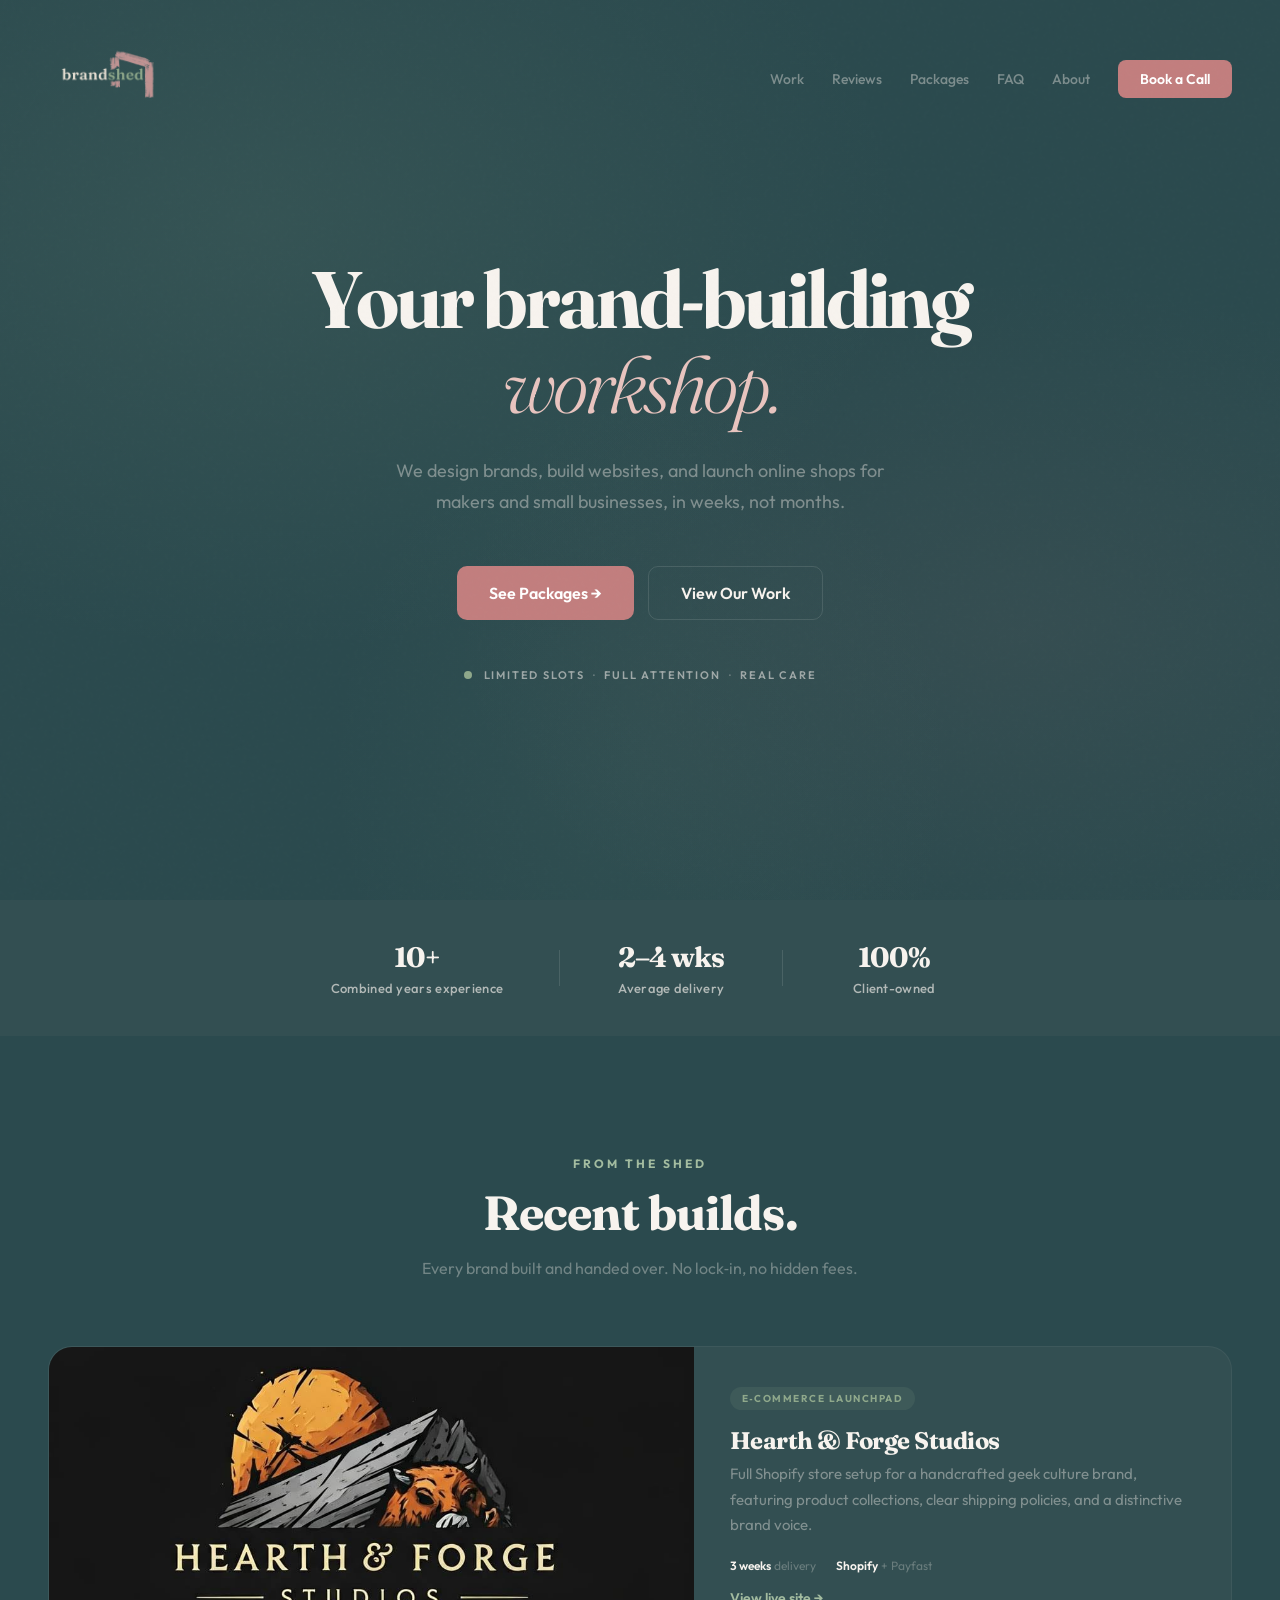
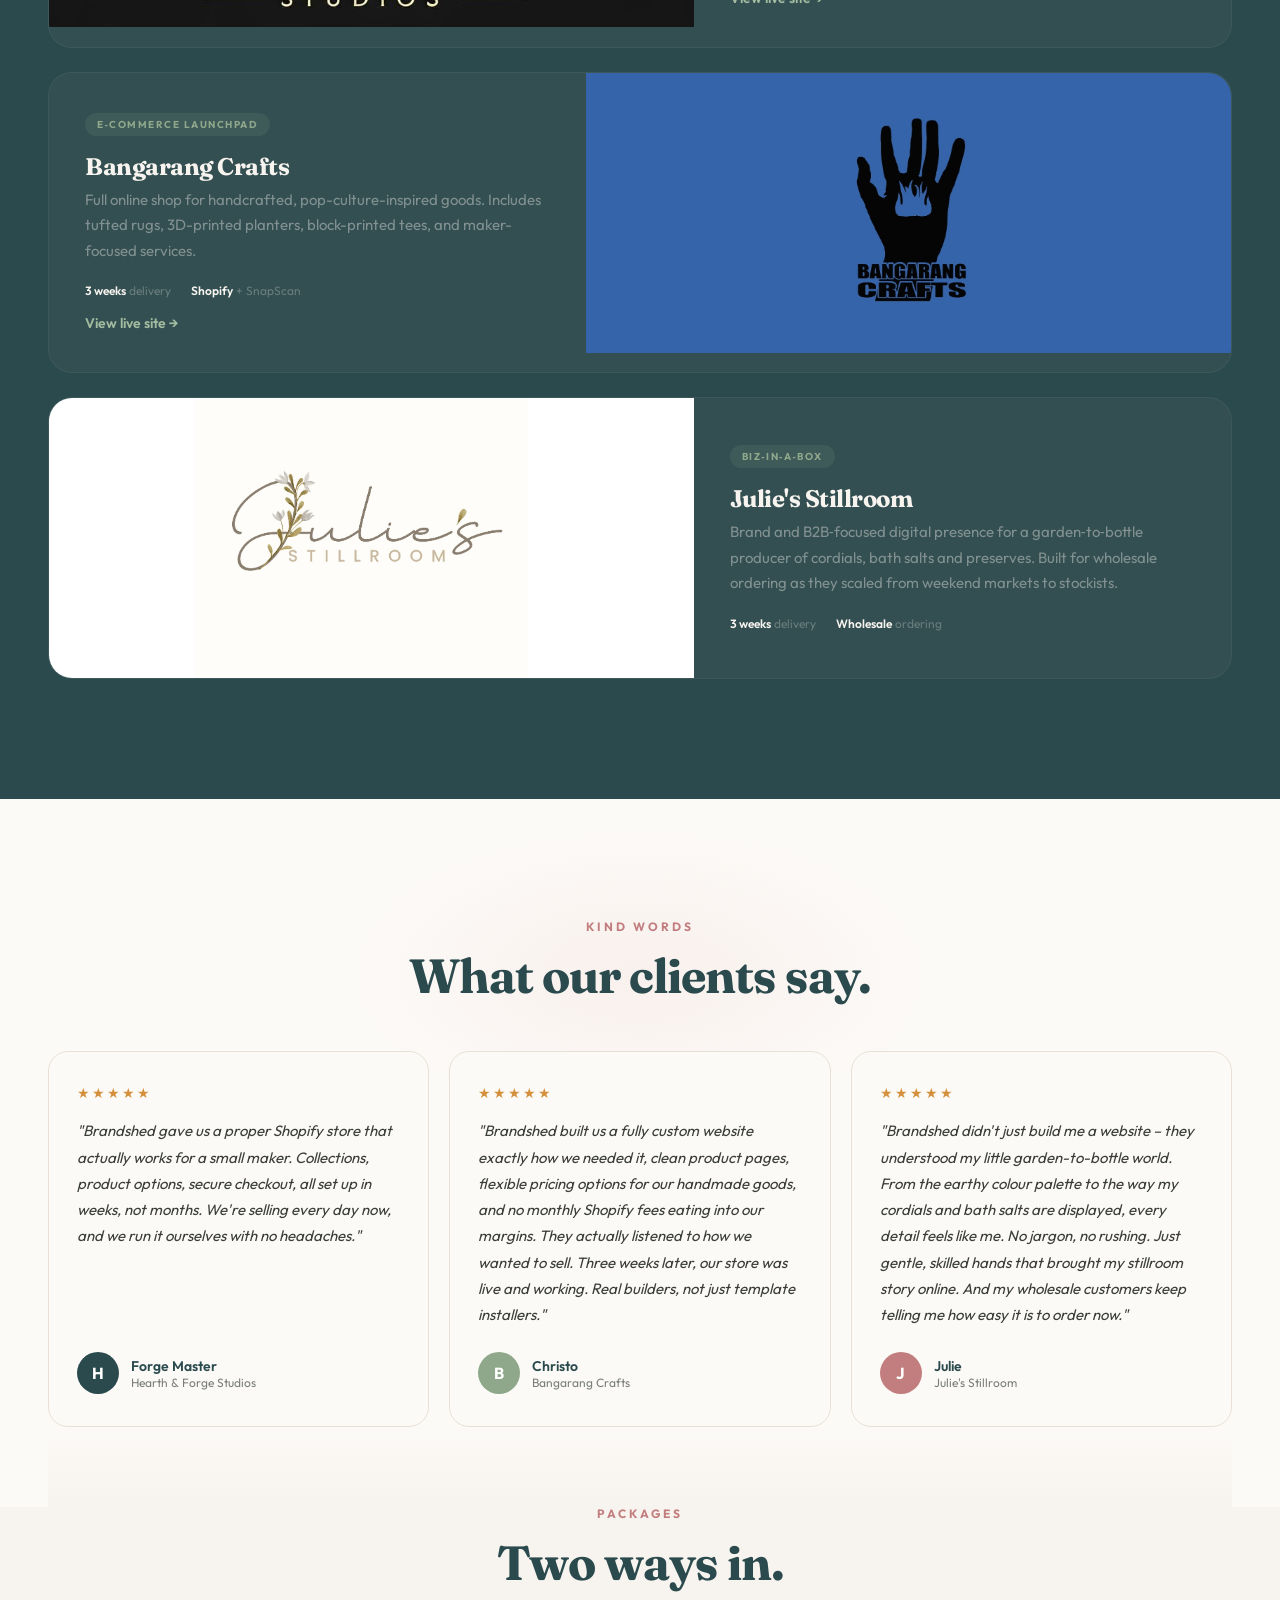
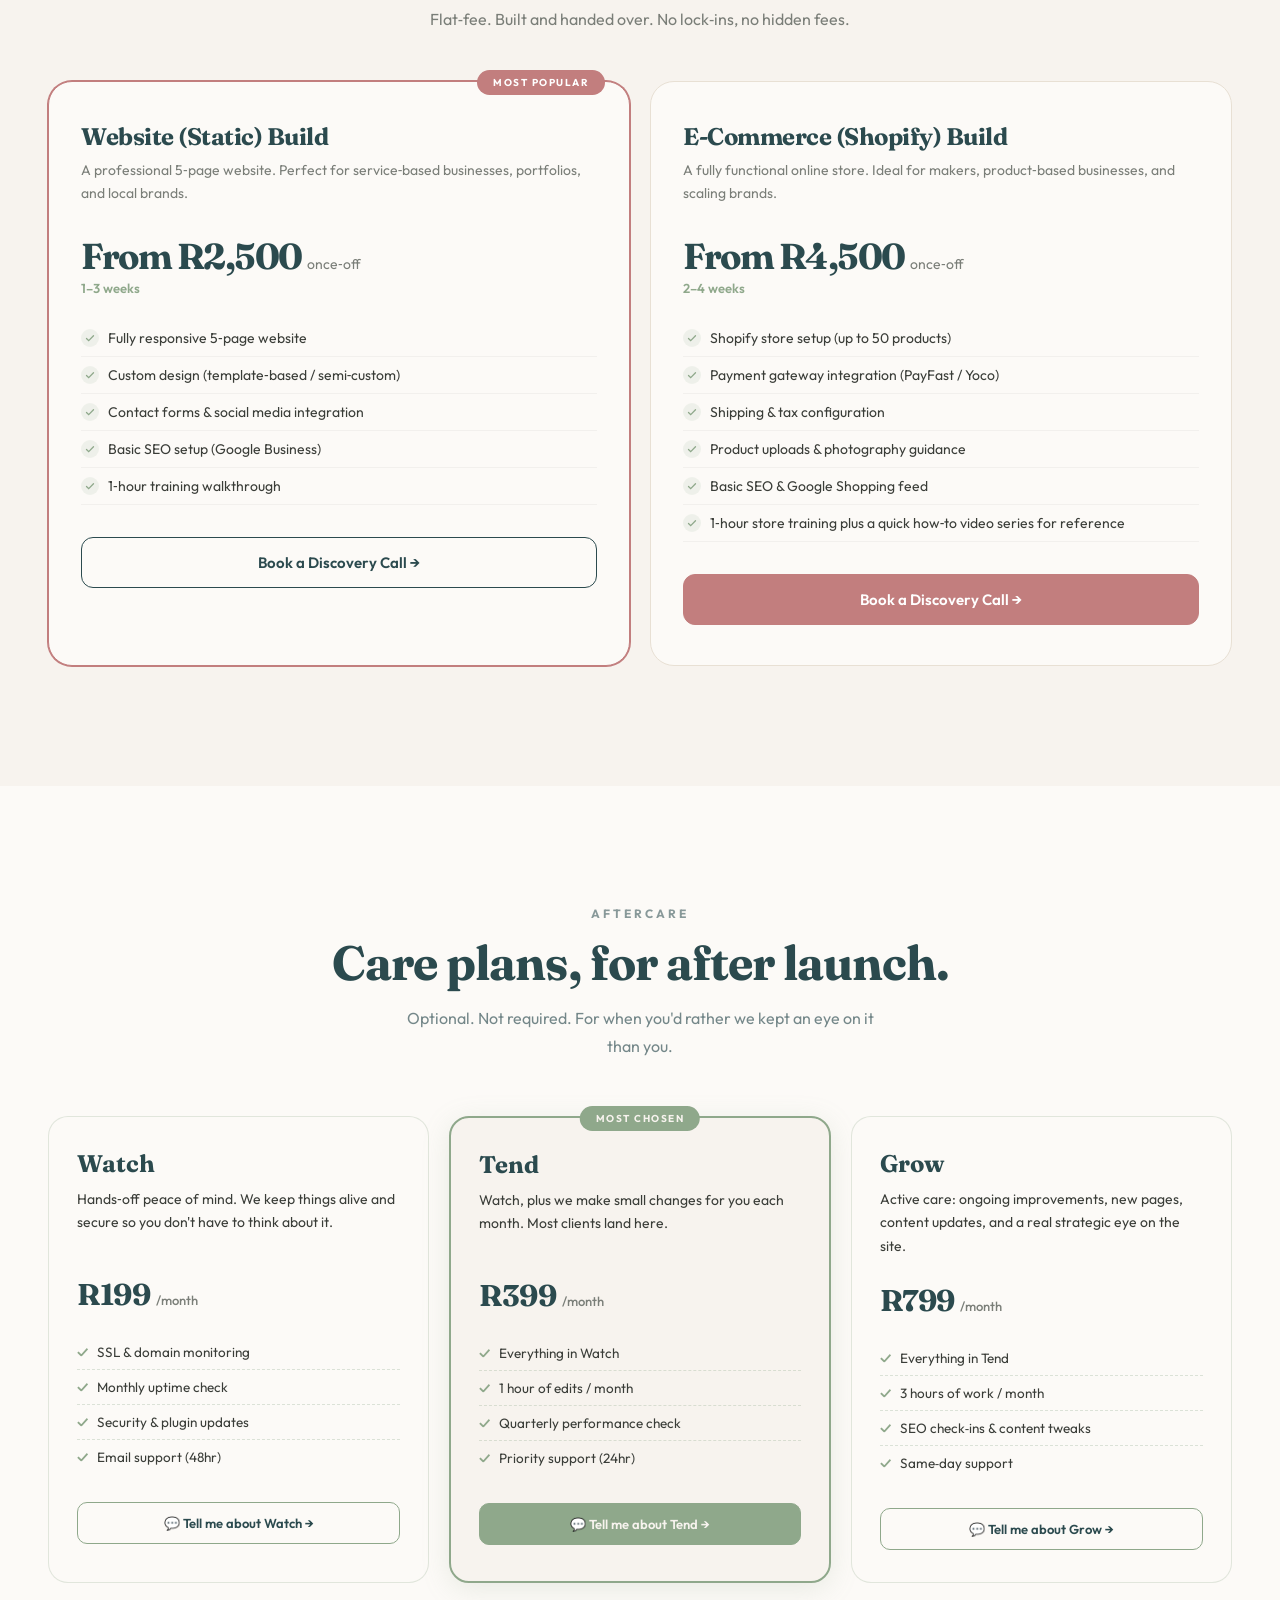
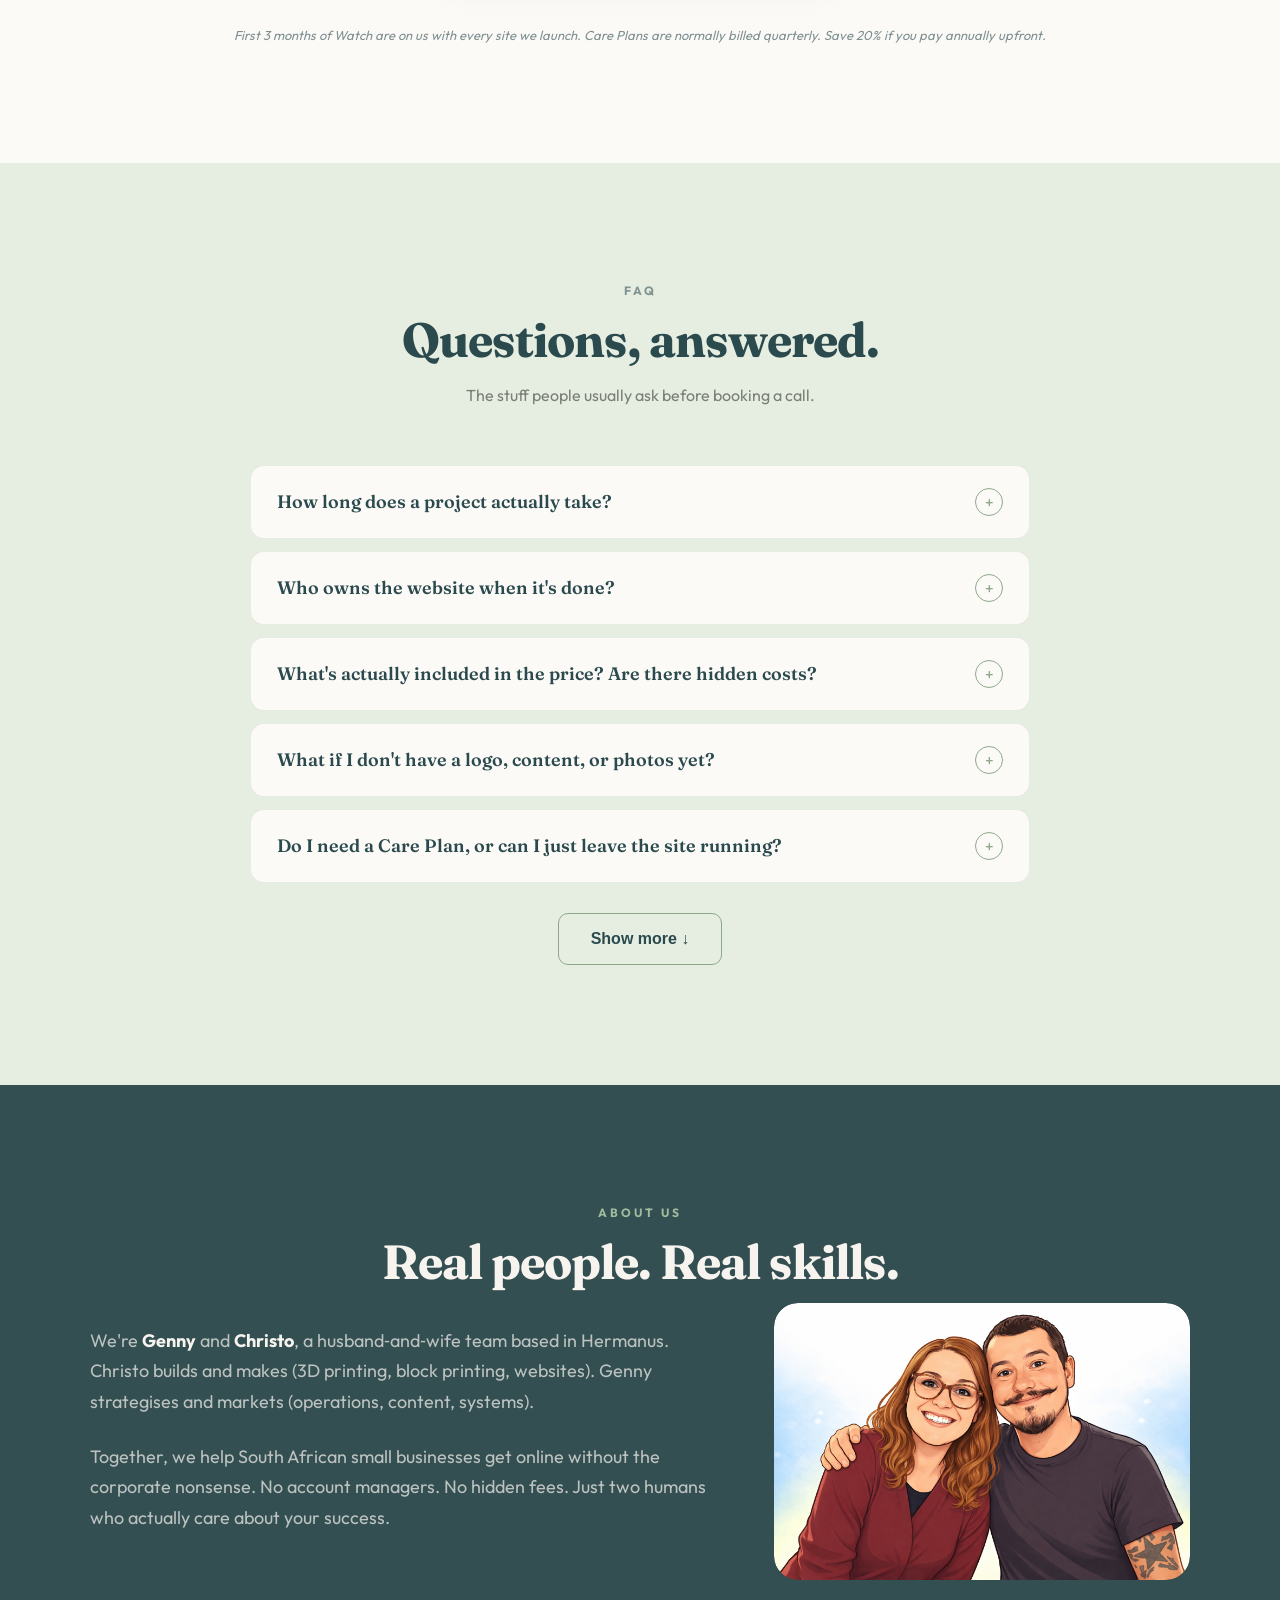
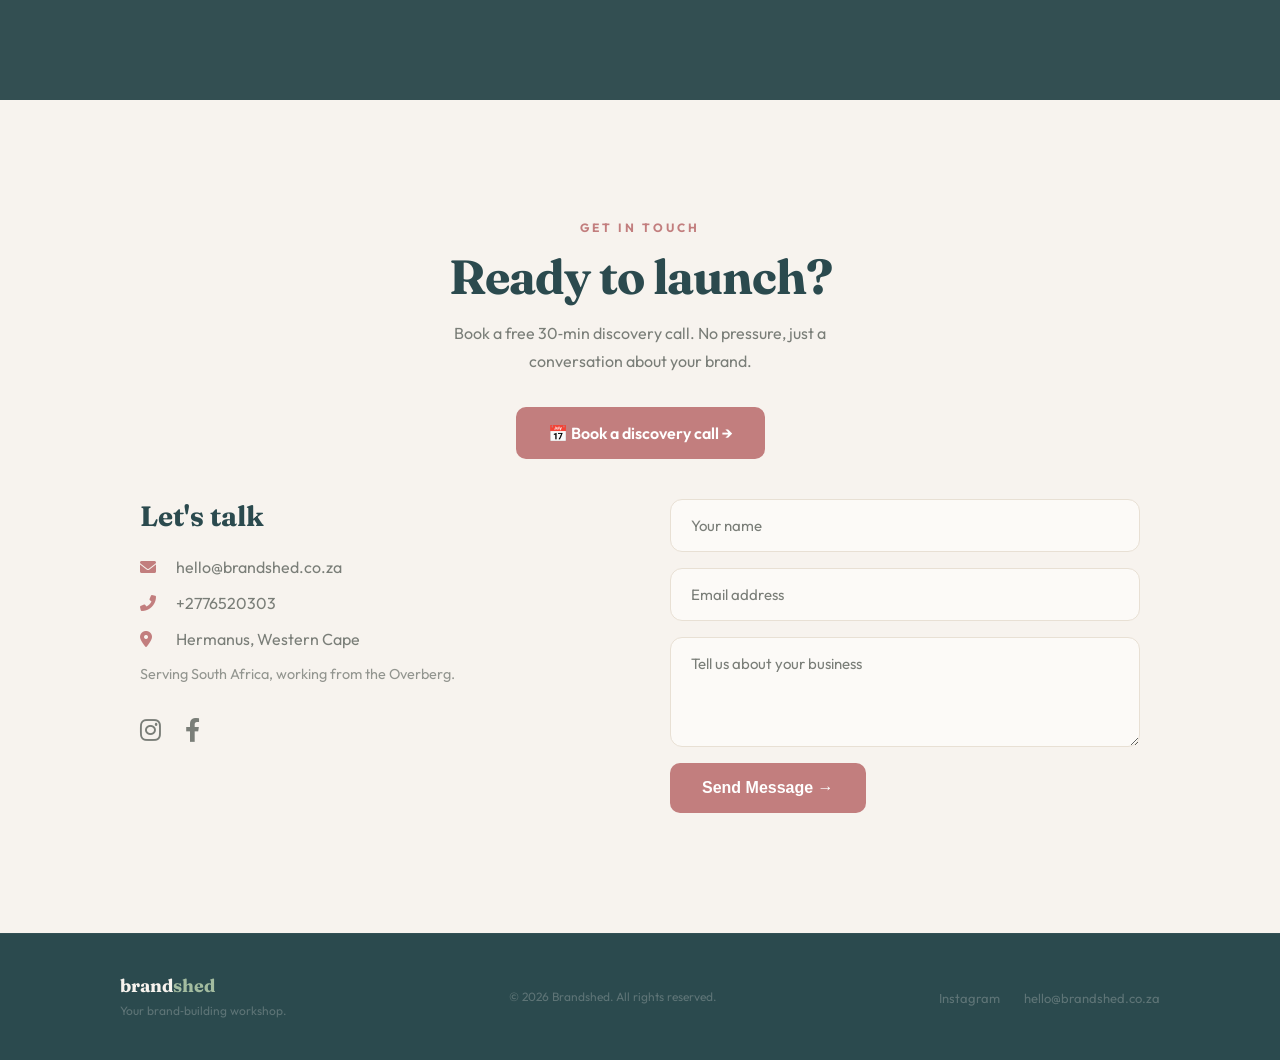
==== commit 08c77905: "Update index.html" ====
--- a/index.html
+++ b/index.html
@@ -463,20 +463,7 @@
         <div class="about-content reveal">
             <p class="about-text">We're <strong>Genny</strong> and <strong>Christo</strong>, a husband‑and‑wife team based in Hermanus. Christo builds and makes (3D printing, block printing, websites). Genny strategises and markets (operations, content, systems).</p>
             <p class="about-text">Together, we help South African small businesses get online without the corporate nonsense. No account managers. No hidden fees. Just two humans who actually care about your success.</p>
-            <div class="about-stats">
-                <div class="stat">
-                    <span class="stat-number">5.0</span>
-                    <span class="stat-label">Average rating</span>
-                </div>
-                <div class="stat">
-                    <span class="stat-number">100%</span>
-                    <span class="stat-label">South African</span>
-                </div>
-                <div class="stat">
-                    <span class="stat-number">7‑day</span>
-                    <span class="stat-label">Turnaround</span>
-                </div>
-            </div>
+           
         </div>
         <div class="about-image reveal">
     <img src="GEN+Chris.png" alt="Genny and Christo - founders of brandshed" class="about-photo">
--- a/style.css
+++ b/style.css
@@ -1759,3 +1759,16 @@
   width: 100%;
   max-width: 100%;
 }
+
+/* FAQ "Show more" button */
+#faqToggleBtn {
+    cursor: pointer;
+    transition: all 0.2s;
+}
+#faqToggleBtn:hover {
+    background: var(--sage-subtle);
+    border-color: var(--sage);
+}
+.faq-item.hidden-faq {
+    display: none;
+}
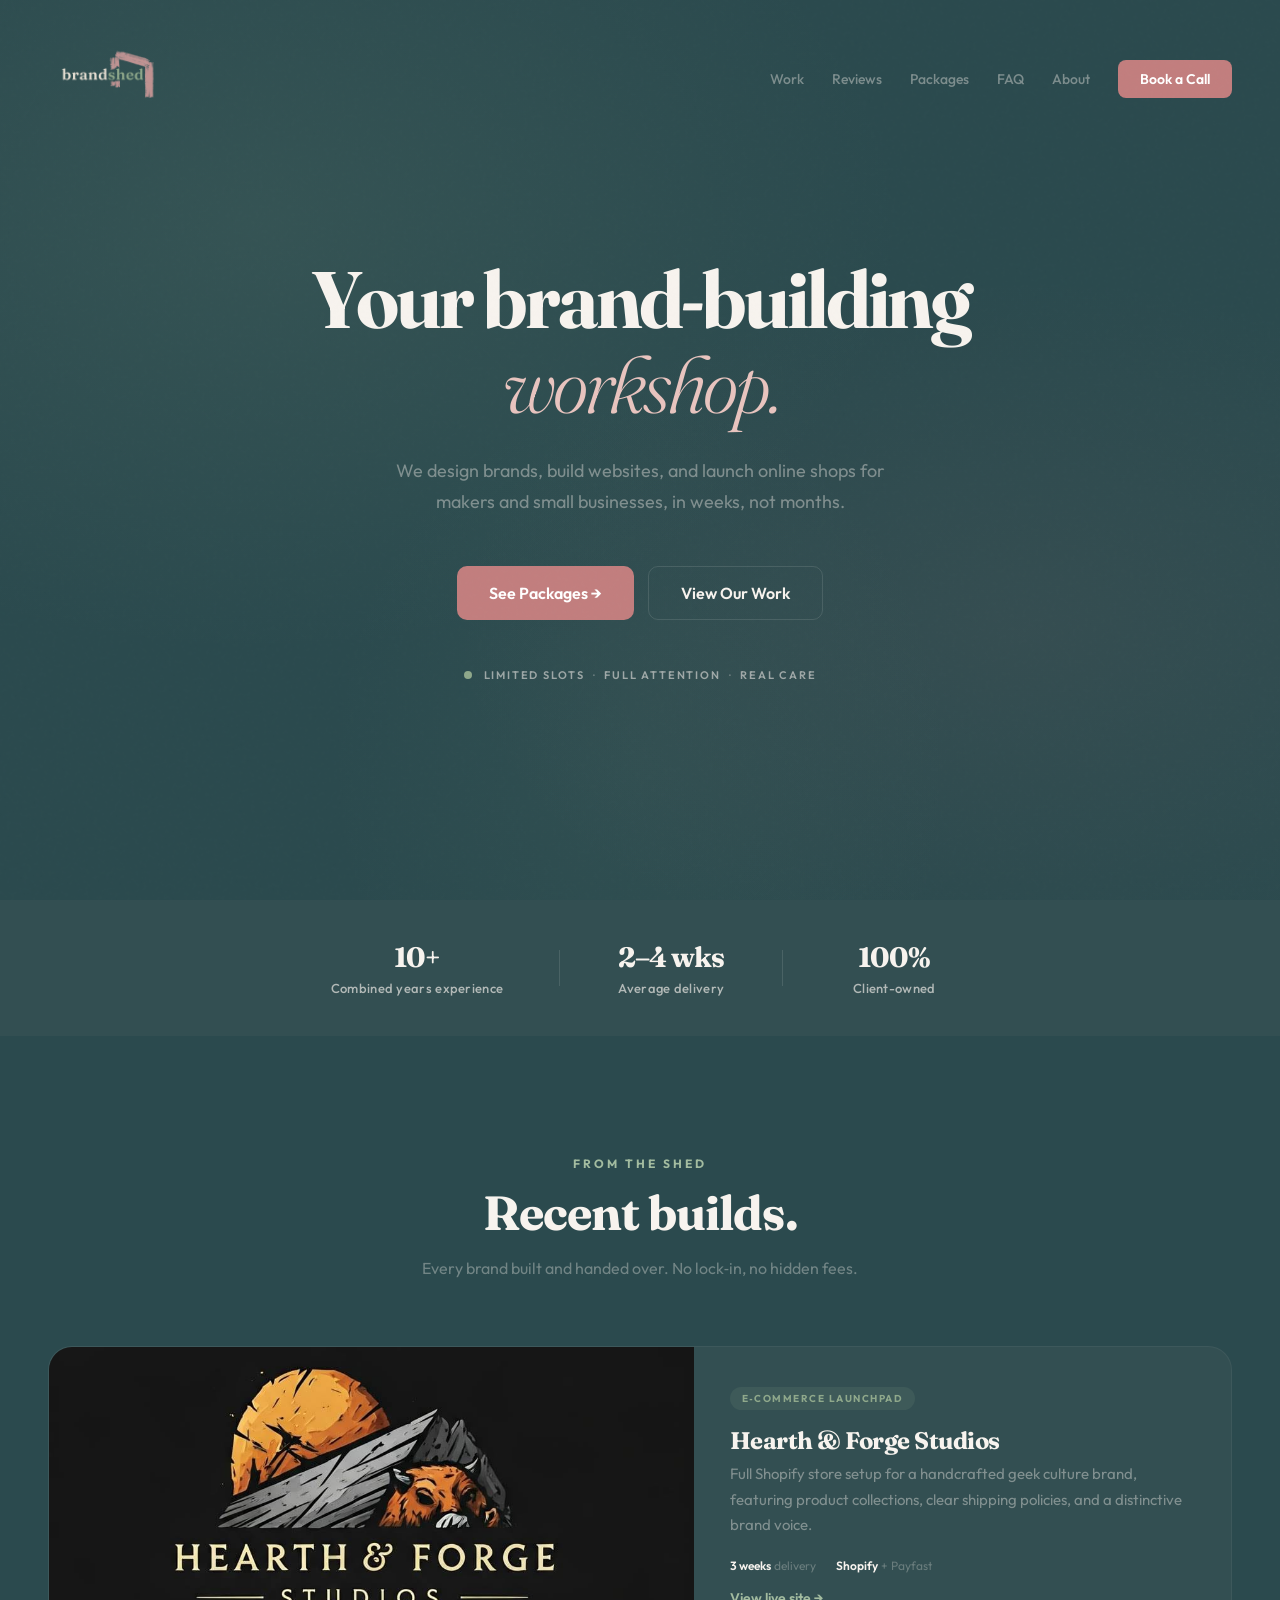
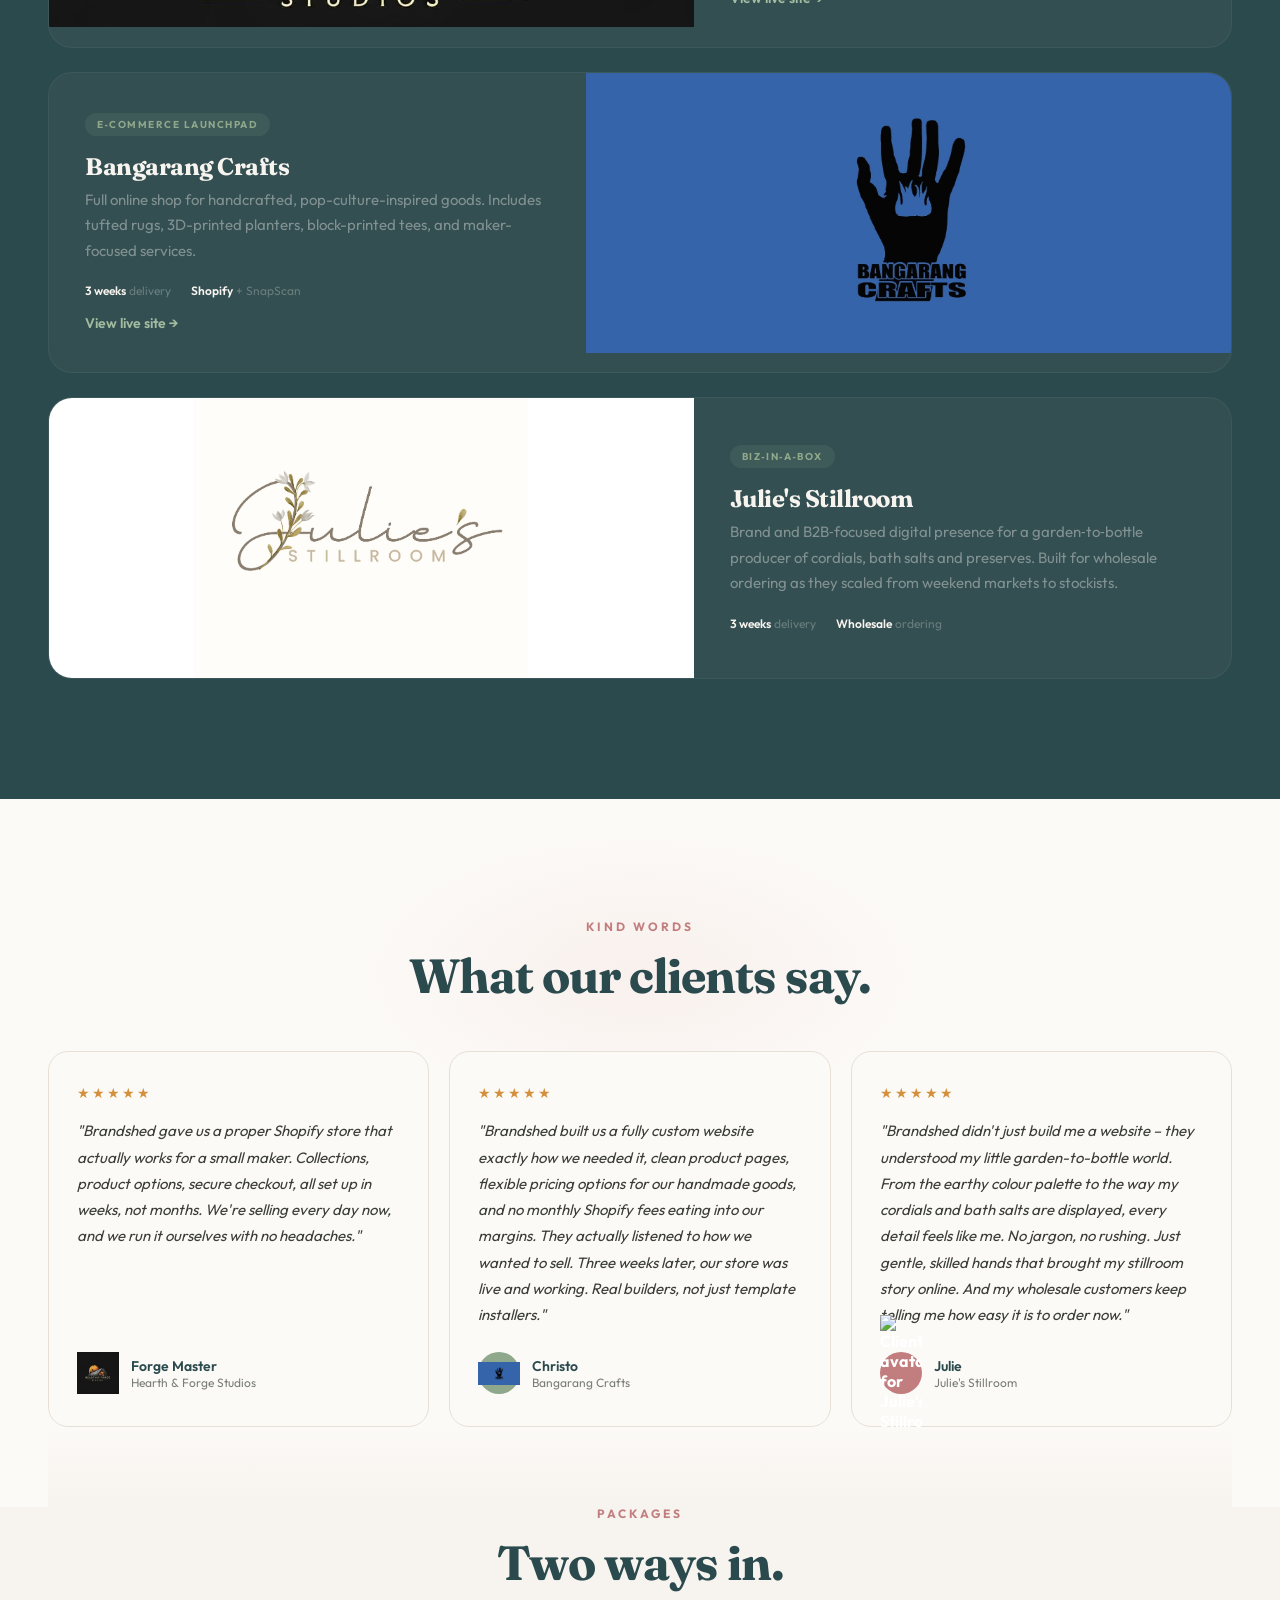
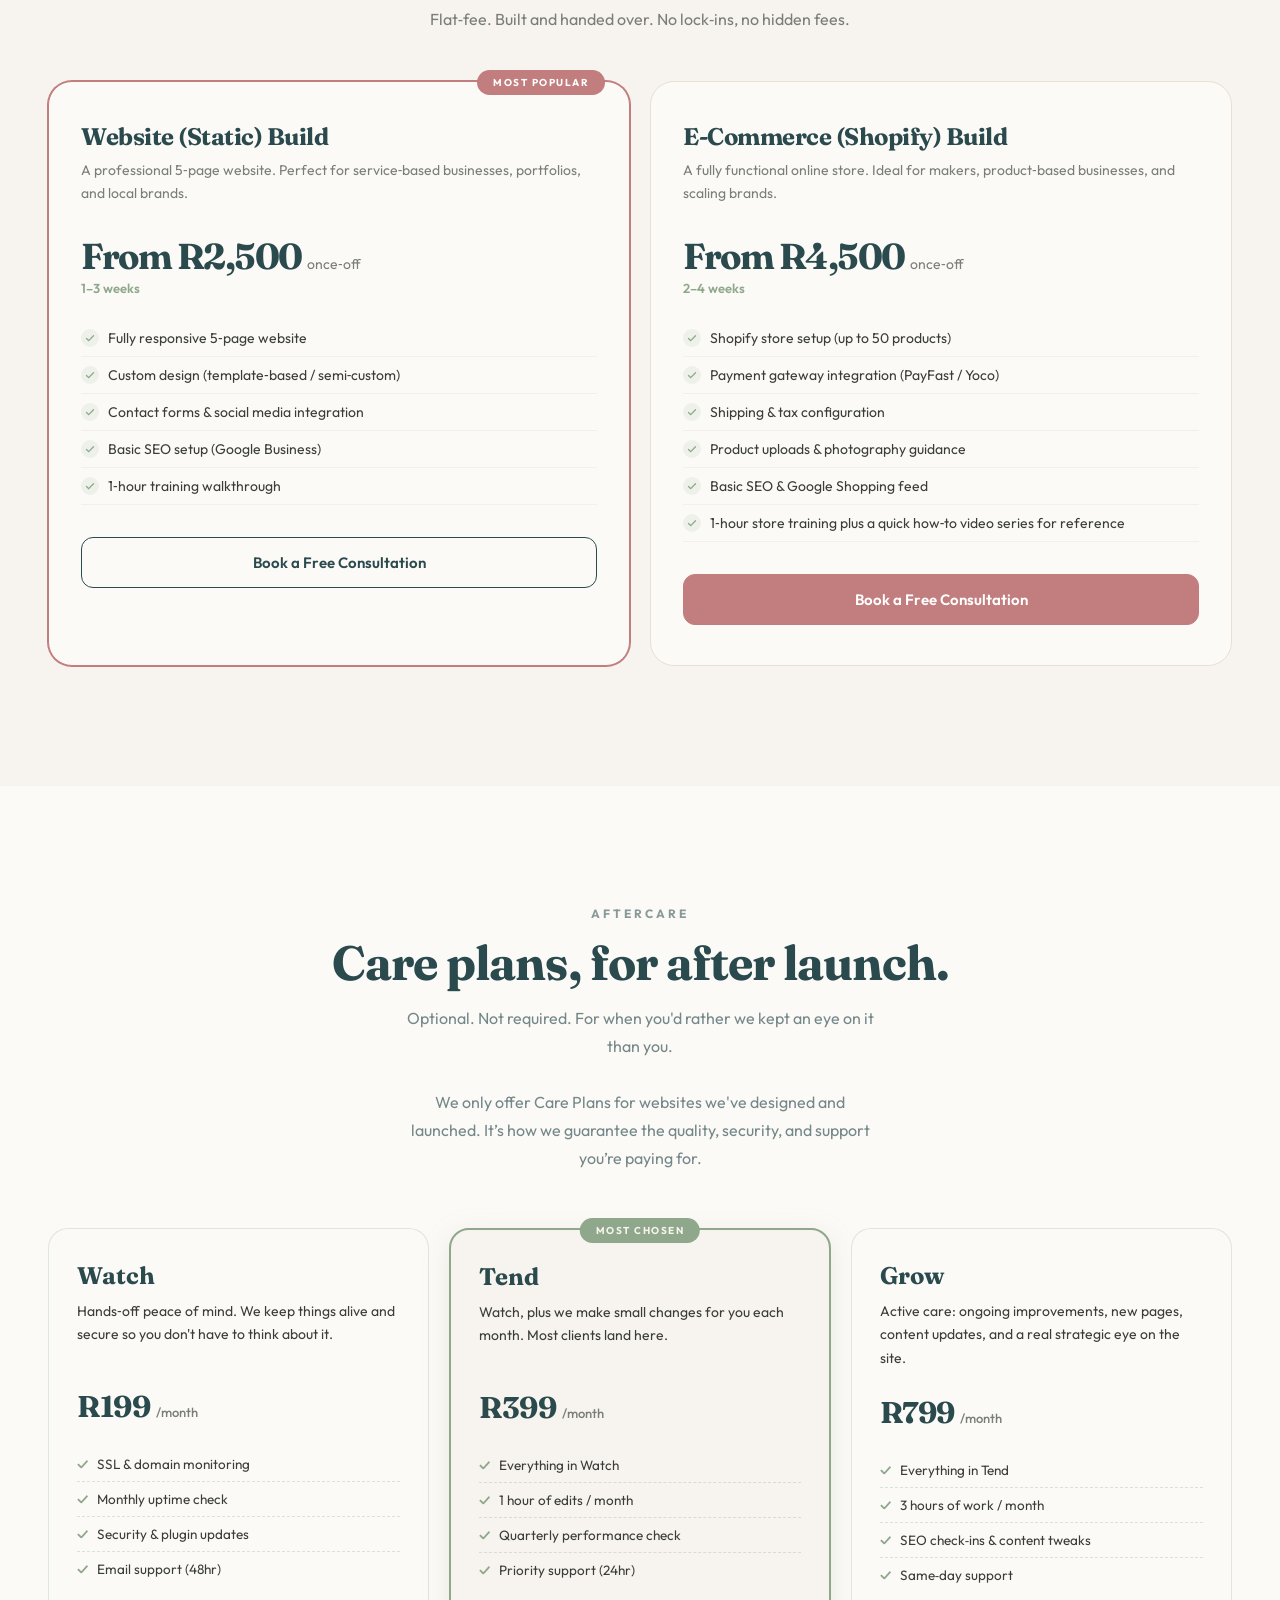
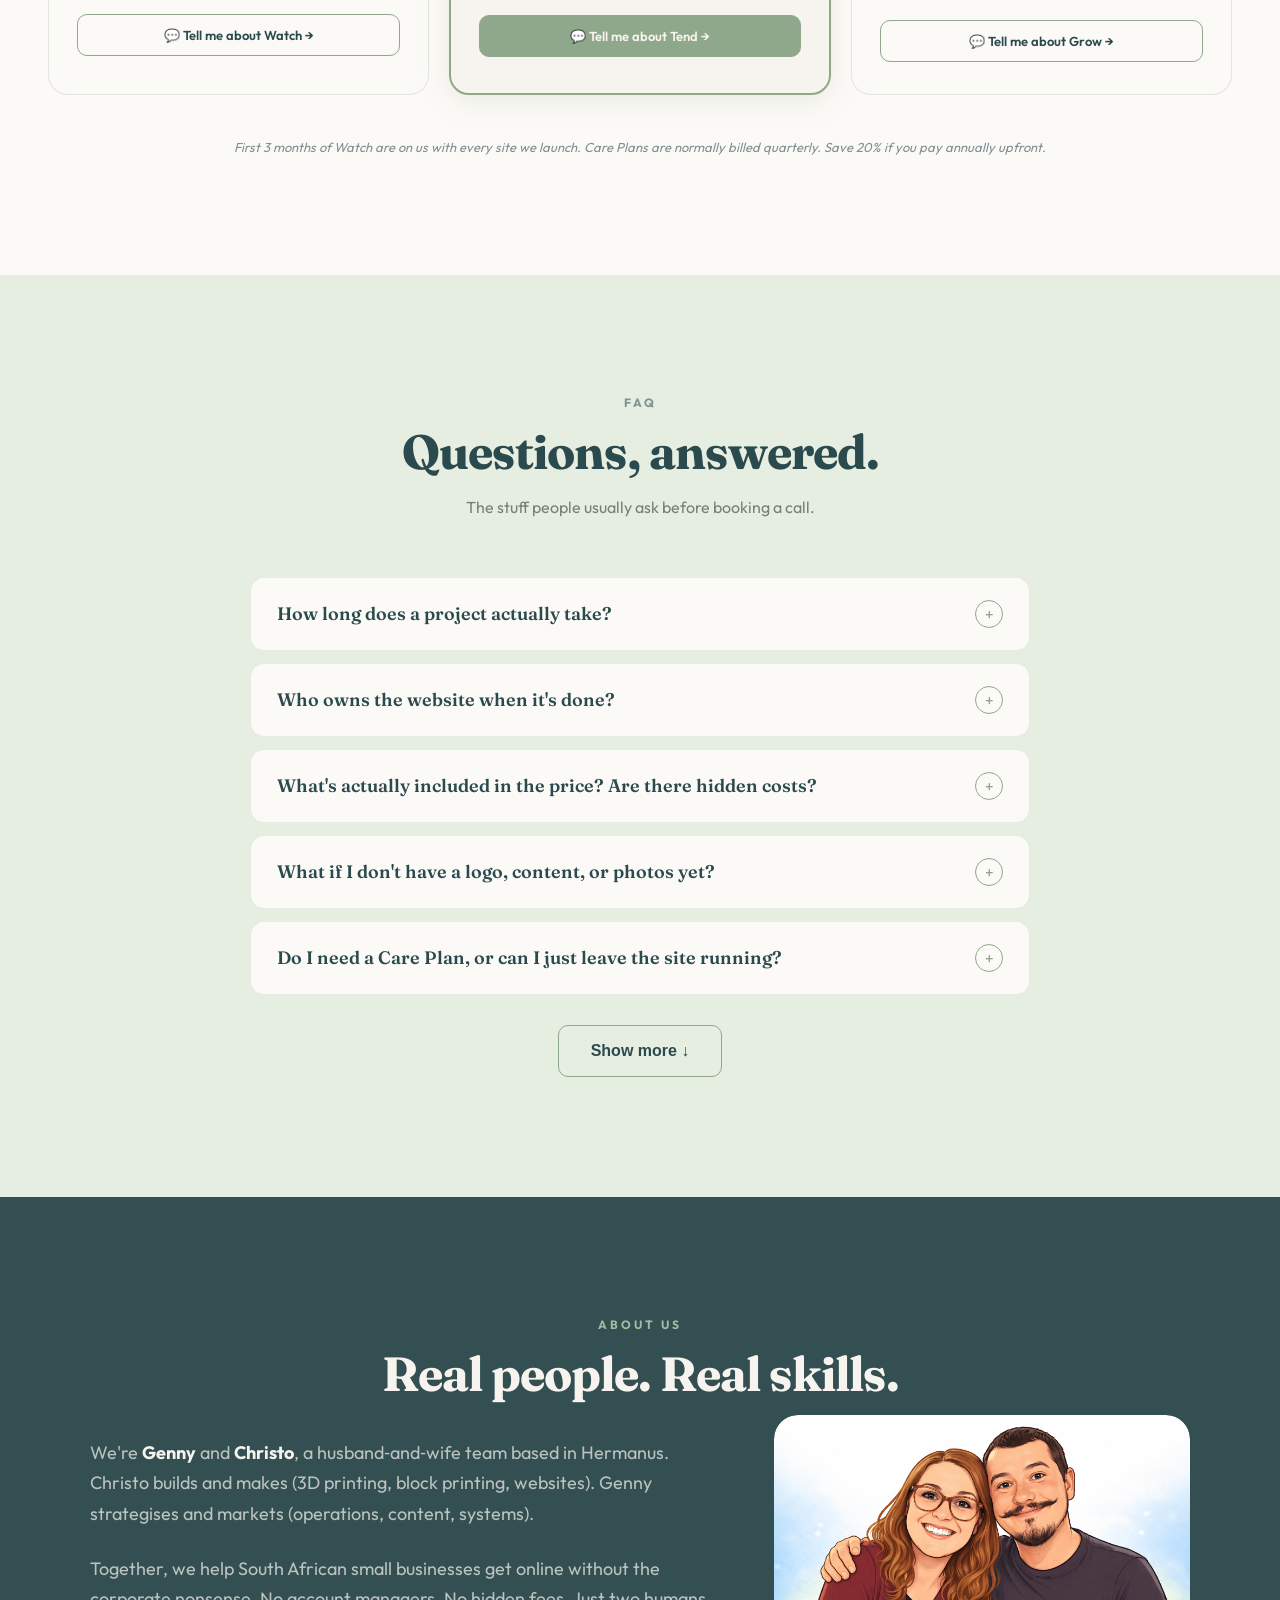
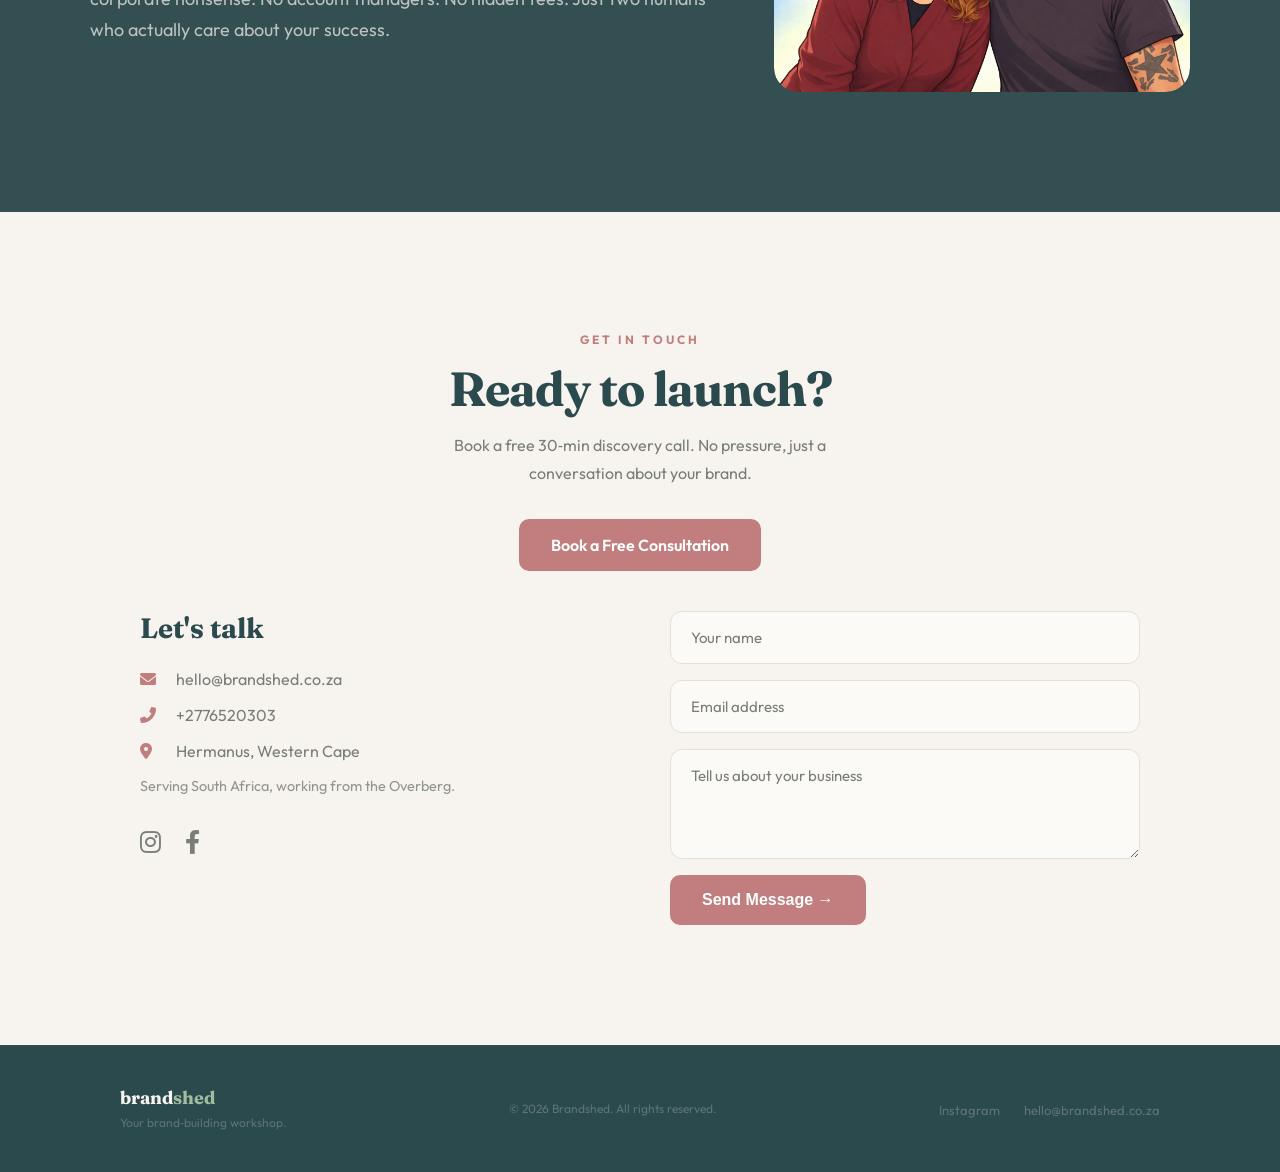
==== commit c2ae5589: "Update index.html" ====
--- a/index.html
+++ b/index.html
@@ -39,10 +39,10 @@
     <meta name="twitter:image" content="https://brandshed.co.za/brandshed-social.jpg">
 
     <!-- Favicons (replace files in repo root once branded versions are ready) -->
-    <link rel="icon" type="image/svg+xml" href="/favicon.svg">
-    <link rel="icon" type="image/png" sizes="32x32" href="/favicon-32x32.png">
-    <link rel="icon" type="image/png" sizes="16x16" href="/favicon-16x16.png">
-    <link rel="apple-touch-icon" sizes="180x180" href="/apple-touch-icon.png">
+    <link rel="icon" type="image/svg+xml" href="main-icononly.ico">
+    <link rel="icon" type="image/png" sizes="32x32" href="main-icononly.ico">
+    <link rel="icon" type="image/png" sizes="16x16" href="main-icononly.ico">
+    <link rel="apple-touch-icon" sizes="180x180" href="main-icononly.ico">
     <link rel="manifest" href="/site.webmanifest">
 
     <!-- Theme color -->
@@ -221,30 +221,51 @@
         <h2 class="section-title-light">What our clients say.</h2>
     </div>
     <div class="testimonials-grid">
+        <!-- Testimonial 1 -->
         <div class="t-card reveal reveal-d1">
             <div class="t-stars">★★★★★</div>
             <p class="t-text">"Brandshed gave us a proper Shopify store that actually works for a small maker. Collections, product options, secure checkout, all set up in weeks, not months. We're selling every day now, and we run it ourselves with no headaches."</p>
             <div class="t-author">
-                <div class="t-avatar">H</div>
-                <div><div class="t-name">Forge Master</div><div class="t-role">Hearth & Forge Studios</div></div>
-            </div>
-        </div>
+                <div class="t-avatar">
+                    <img src="HFLogo.jpg" alt="Client avatar for Hearth & Forge">
+                </div>
+                <div class="t-author-info">
+                    <div class="t-name">Forge Master</div>
+                    <div class="t-role">Hearth & Forge Studios</div>
+                </div>
+            </div>
+        </div>
+
+        <!-- Testimonial 2 -->
         <div class="t-card reveal reveal-d2">
             <div class="t-stars">★★★★★</div>
             <p class="t-text">"Brandshed built us a fully custom website exactly how we needed it, clean product pages, flexible pricing options for our handmade goods, and no monthly Shopify fees eating into our margins. They actually listened to how we wanted to sell. Three weeks later, our store was live and working. Real builders, not just template installers."</p>
             <div class="t-author">
-                <div class="t-avatar">B</div>
-                <div><div class="t-name">Christo</div><div class="t-role">Bangarang Crafts</div></div>
-            </div>
-        </div>
+                <div class="t-avatar">
+                    <img src="Bangarangcrafts_Logo2.jpg" alt="Client avatar for Bangarang Crafts">
+                </div>
+                <div class="t-author-info">
+                    <div class="t-name">Christo</div>
+                    <div class="t-role">Bangarang Crafts</div>
+                </div>
+            </div>
+        </div>
+
+        <!-- Testimonial 3 -->
         <div class="t-card reveal reveal-d3">
-			<div class="t-stars">★★★★★</div>
-			<p class="t-text">"Brandshed didn't just build me a website – they understood my little garden-to-bottle world. From the earthy colour palette to the way my cordials and bath salts are displayed, every detail feels like me. No jargon, no rushing. Just gentle, skilled hands that brought my stillroom story online. And my wholesale customers keep telling me how easy it is to order now."</p>
-			<div class="t-author">
-				<div class="t-avatar">J</div>
-				<div><div class="t-name">Julie</div><div class="t-role">Julie's Stillroom</div></div>
-			</div>
-		</div>
+            <div class="t-stars">★★★★★</div>
+            <p class="t-text">"Brandshed didn't just build me a website – they understood my little garden-to-bottle world. From the earthy colour palette to the way my cordials and bath salts are displayed, every detail feels like me. No jargon, no rushing. Just gentle, skilled hands that brought my stillroom story online. And my wholesale customers keep telling me how easy it is to order now."</p>
+            <div class="t-author">
+                <div class="t-avatar">
+                    <img src="Julies Stillroom Profile Pic.webp" alt="Client avatar for Julie's Stillroom">
+                </div>
+                <div class="t-author-info">
+                    <div class="t-name">Julie</div>
+                    <div class="t-role">Julie's Stillroom</div>
+                </div>
+            </div>
+        </div>
+    </div>
 </section>
 
 <!-- Smooth transition divider -->
@@ -272,7 +293,7 @@
                 <li>Basic SEO setup (Google Business)</li>
                 <li>1‑hour training walkthrough</li>
             </ul>
-            <a href="https://cal.com/YOUR-CAL-USERNAME/discovery" target="_blank" rel="noopener" class="pkg-btn">Book a Discovery Call →</a>
+            <a href="https://cal.com/YOUR-CAL-USERNAME/discovery" target="_blank" rel="noopener" class="pkg-btn">Book a Free Consultation</a>
         </div>
         <!-- E‑COMMERCE (SHOPIFY) BUILD -->
         <div class="pkg-card">
@@ -288,7 +309,7 @@
                 <li>Basic SEO & Google Shopping feed</li>
                 <li>1‑hour store training plus a quick how‑to video series for reference</li>
             </ul>
-            <a href="https://cal.com/YOUR-CAL-USERNAME/discovery" target="_blank" rel="noopener" class="pkg-btn">Book a Discovery Call →</a>
+            <a href="https://cal.com/YOUR-CAL-USERNAME/discovery" target="_blank" rel="noopener" class="pkg-btn">Book a Free Consultation</a>
         </div>
     </div>
 </section>
@@ -298,7 +319,7 @@
     <div class="care-header reveal">
         <div class="section-label sage-dark">Aftercare</div>
         <h2 class="care-title">Care plans, for after launch.</h2>
-        <p class="care-sub">Optional. Not required. For when you'd rather we kept an eye on it than you.</p>
+        <p class="care-sub">Optional. Not required. For when you'd rather we kept an eye on it than you.</br></br> We only offer Care Plans for websites we've designed and launched. It’s how we guarantee the quality, security, and support you’re paying for.</p>
     </div>
     <div class="care-grid reveal">
         <!-- WATCH -->
@@ -479,7 +500,7 @@
         <p class="section-sub-light" style="margin:0 auto 2rem;">Book a free 30‑min discovery call. No pressure, just a conversation about your brand.</p>
         <!-- Cal.com booking button (replace href with your real Cal.com link) -->
         <p style="text-align:center; margin-bottom: 2.5rem;">
-            <a href="https://cal.com/YOUR-CAL-USERNAME/discovery" target="_blank" rel="noopener" class="btn-primary" style="display:inline-block;">📅 Book a discovery call →</a>
+            <a href="https://cal.com/YOUR-CAL-USERNAME/discovery" target="_blank" rel="noopener" class="btn-primary" style="display:inline-block;">Book a Free Consultation</a>
         </p>
     </div>
     <div class="contact-grid">
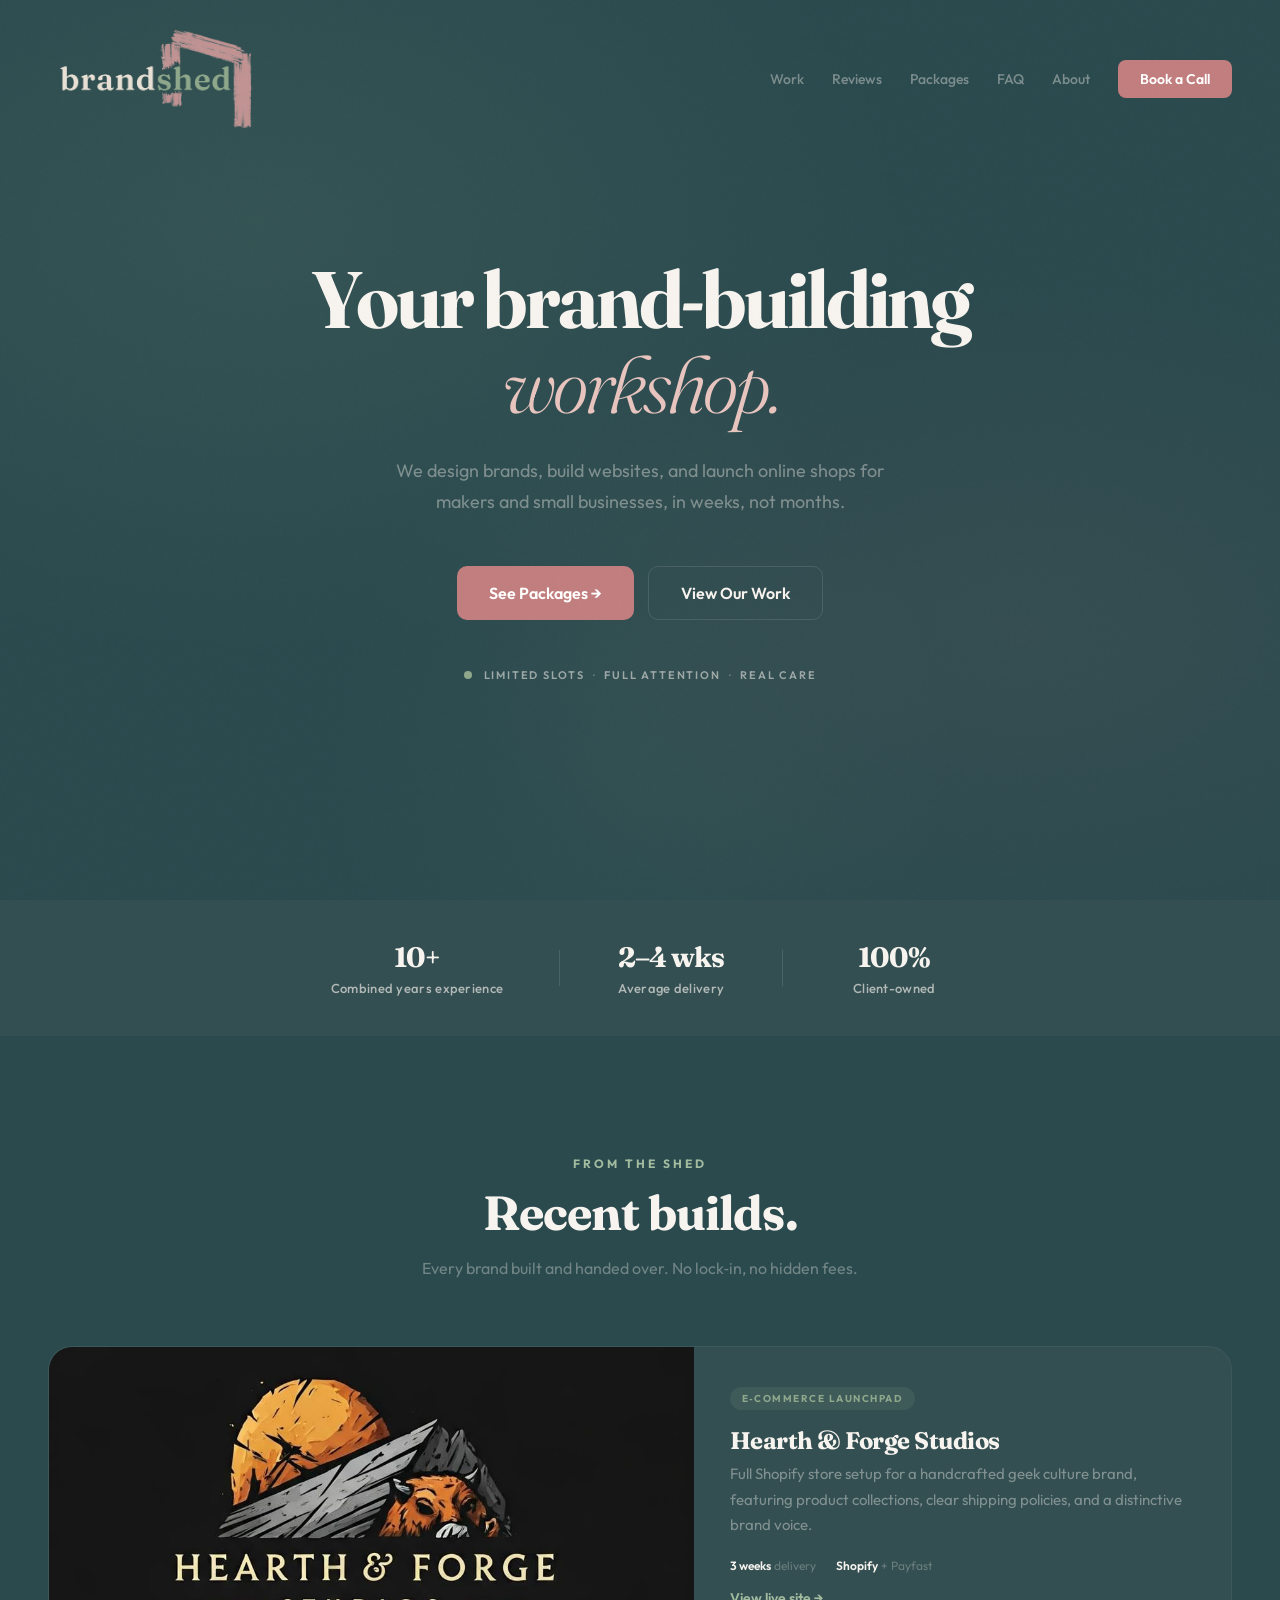
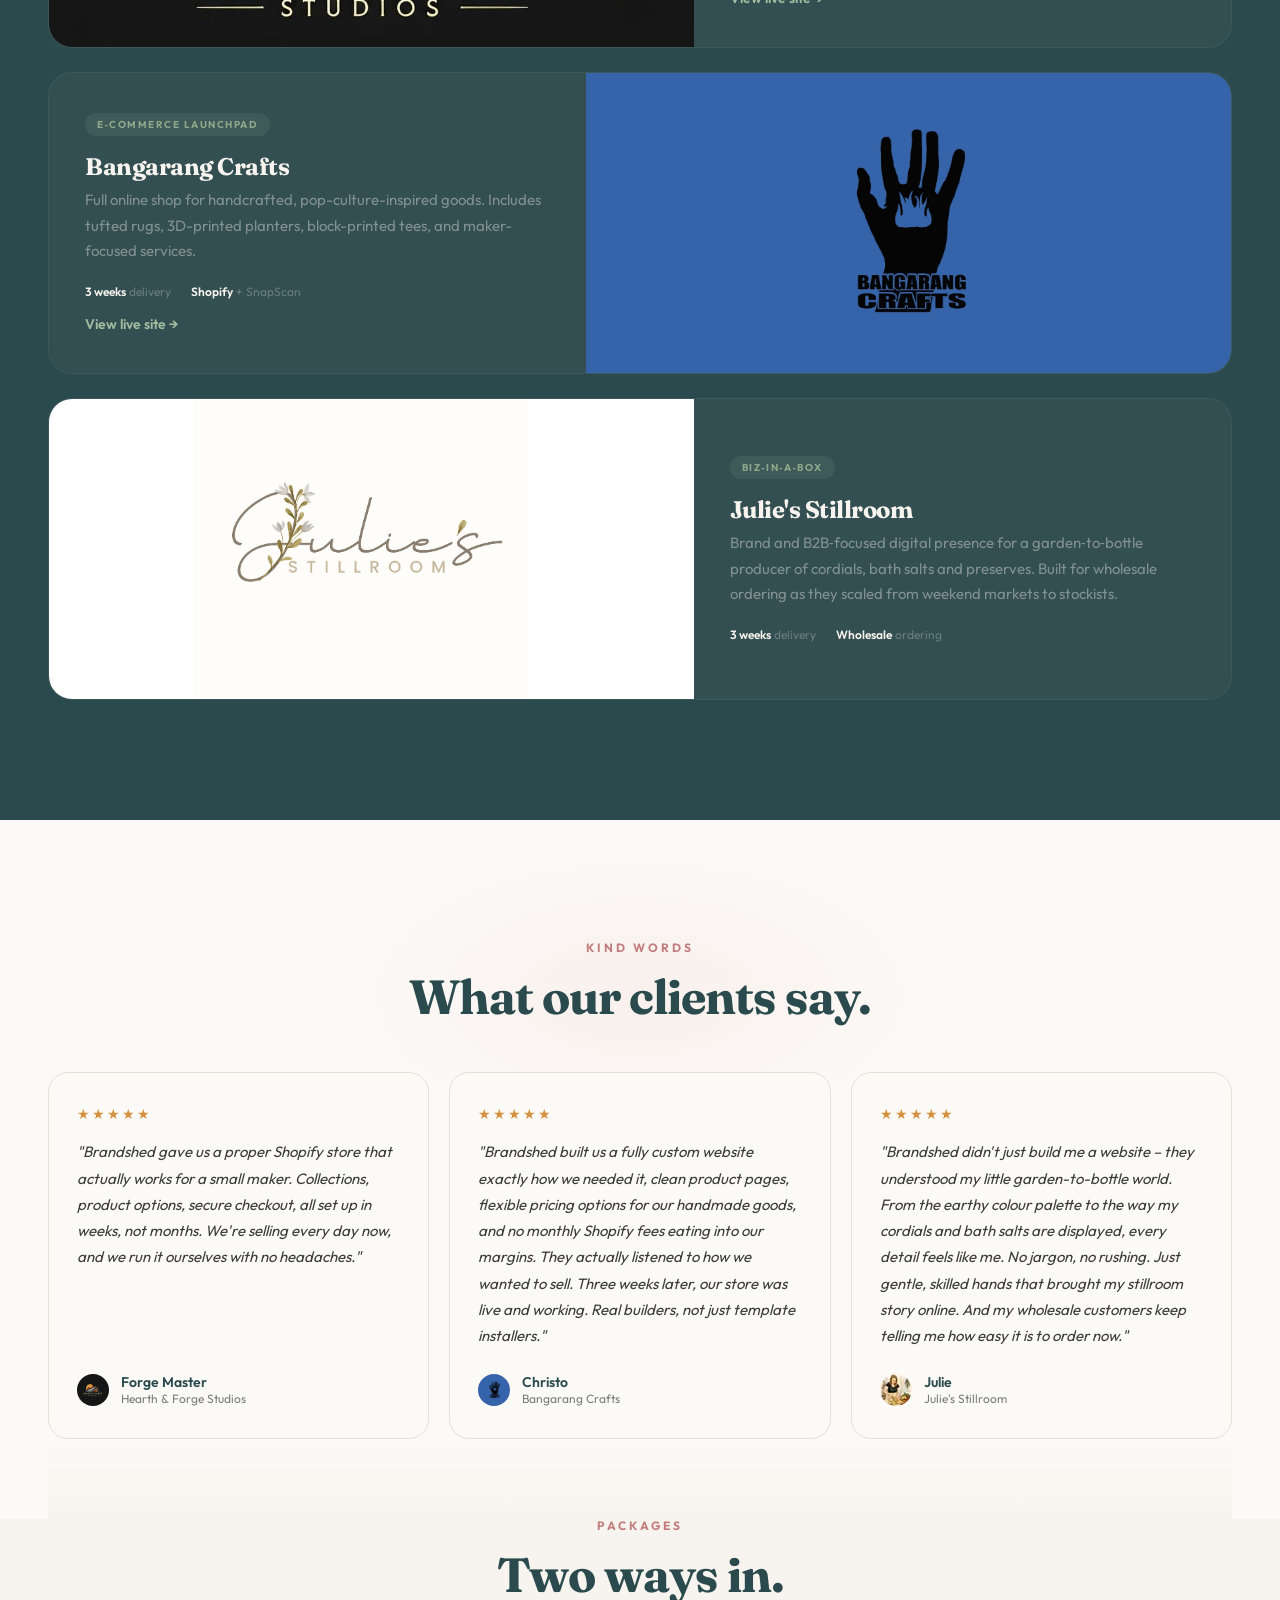
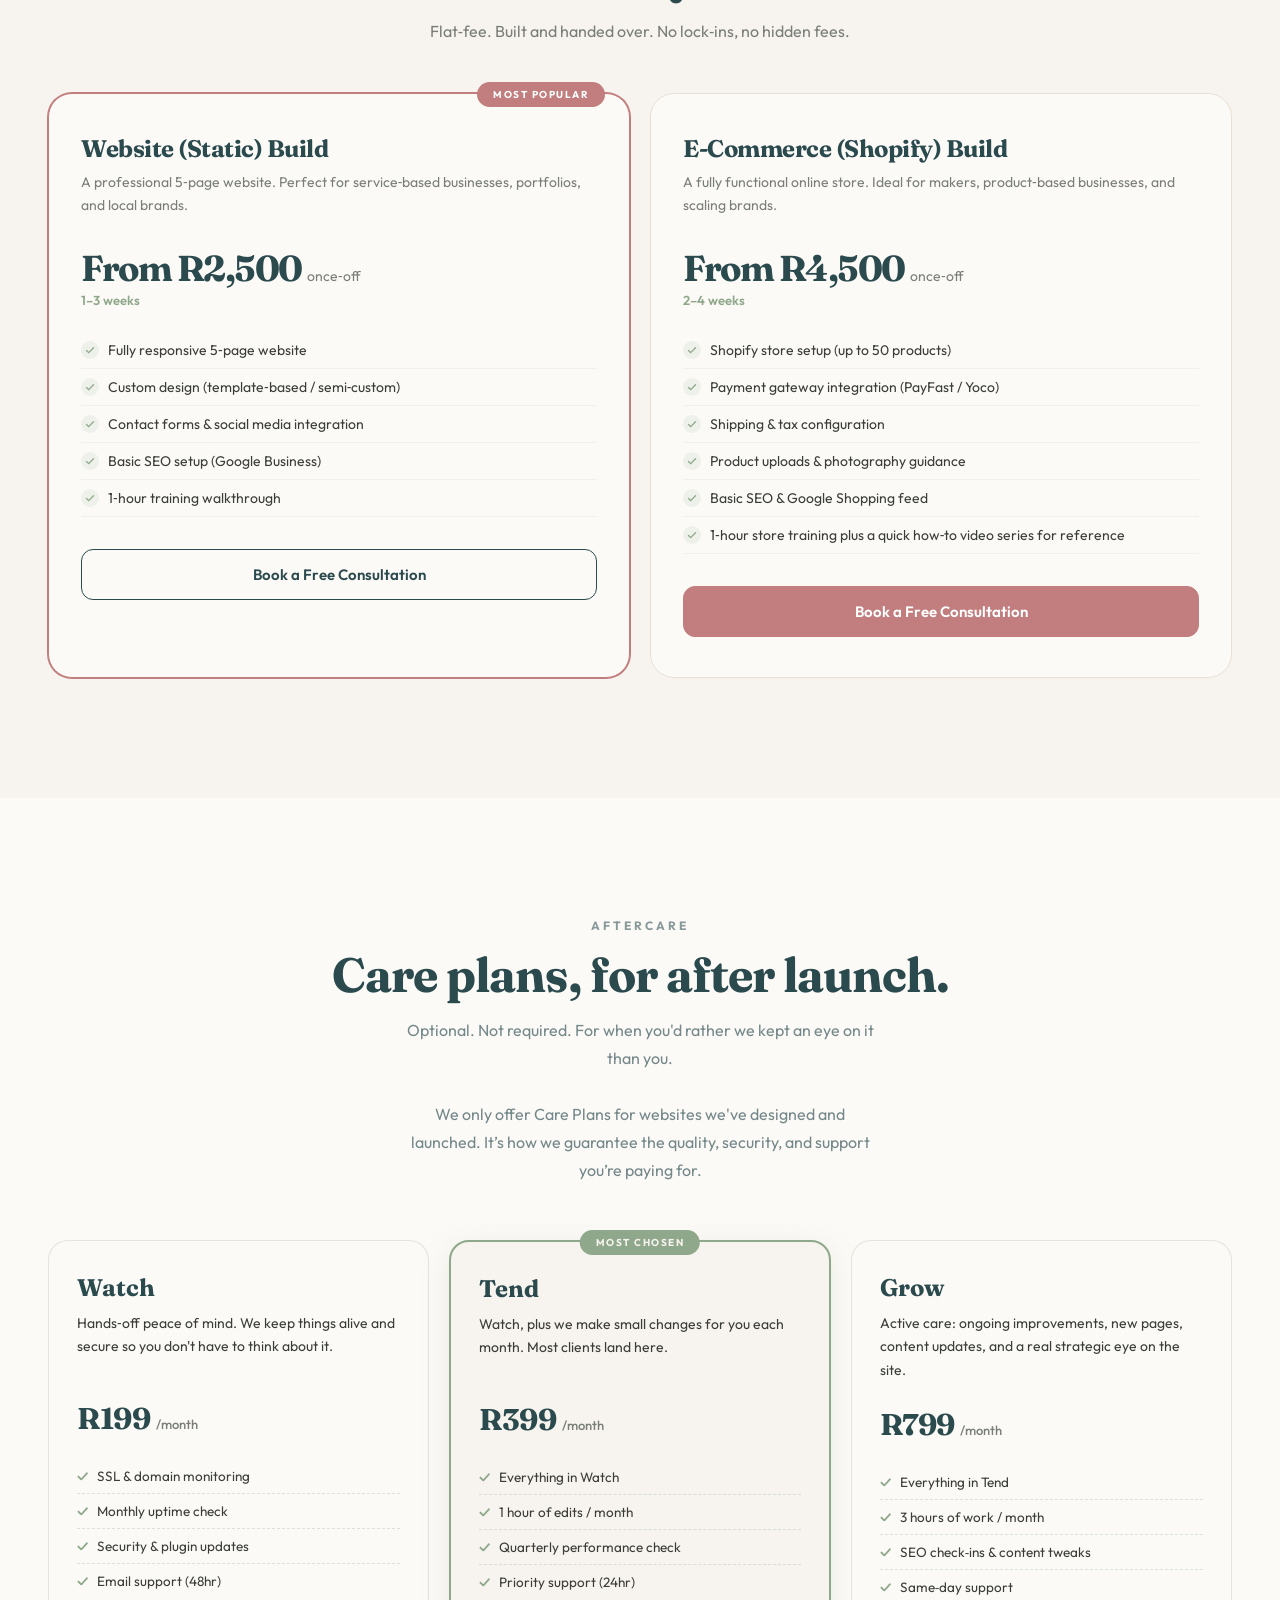
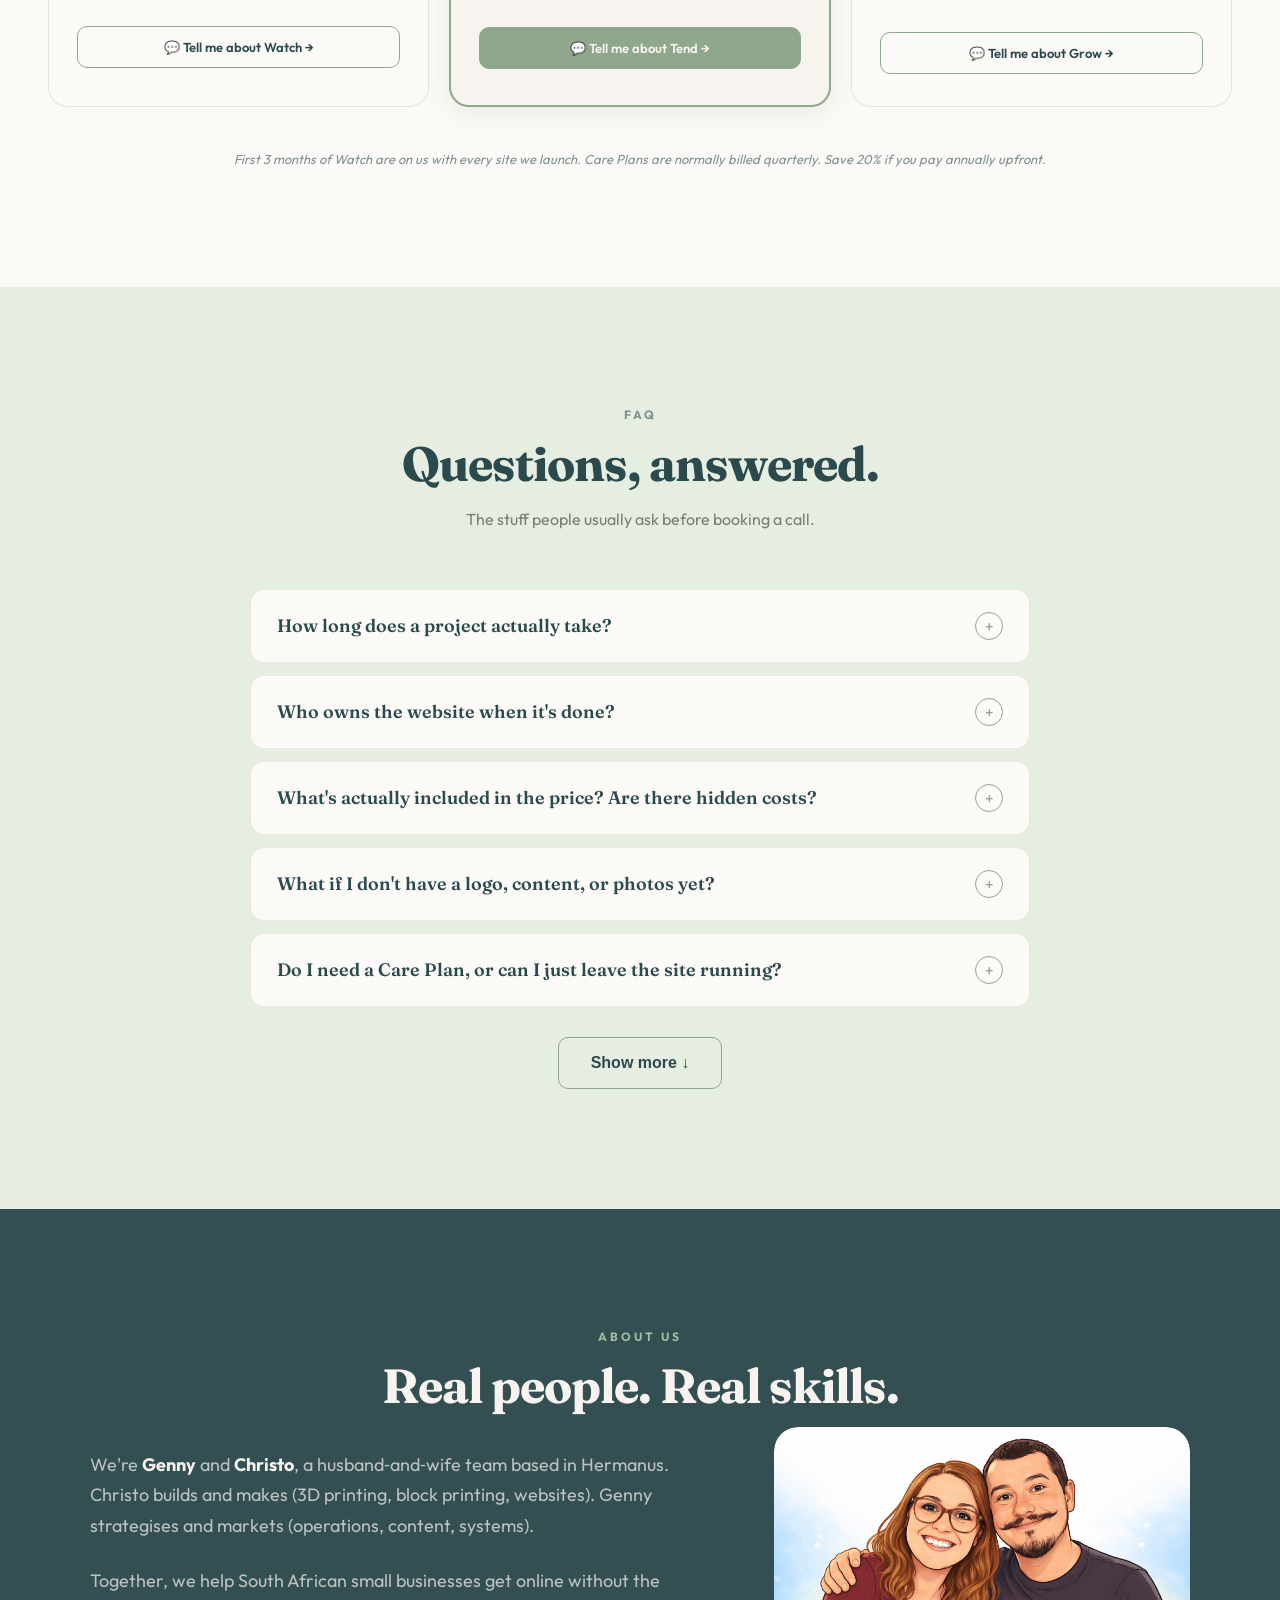
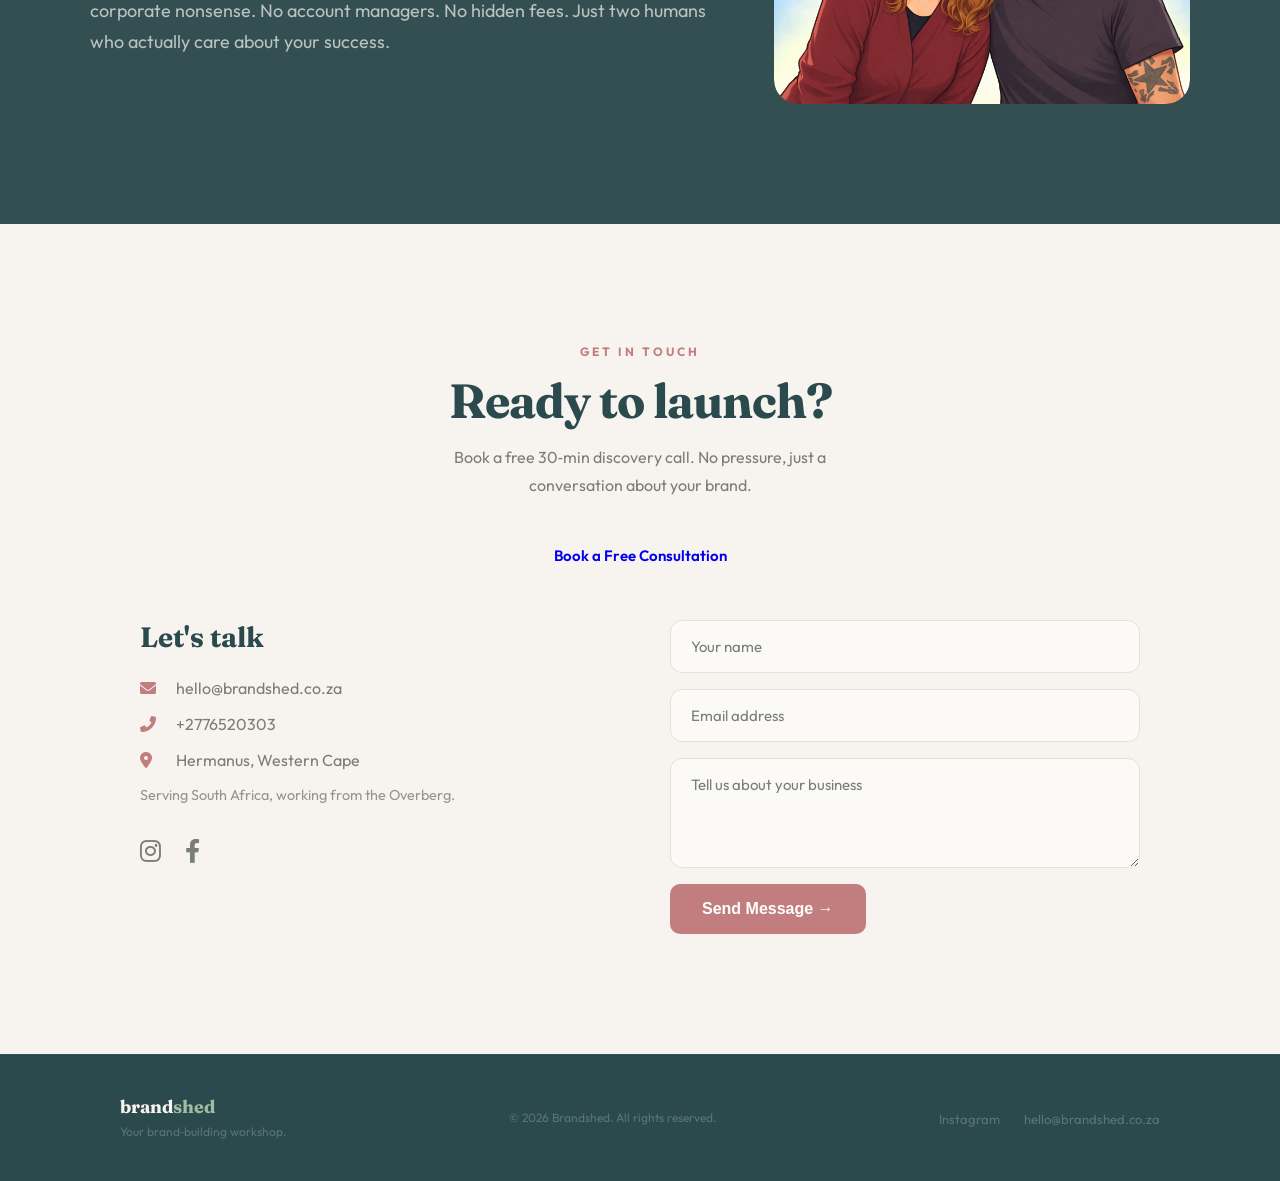
==== commit 267e4147: "Update index.html" ====
--- a/index.html
+++ b/index.html
@@ -39,11 +39,7 @@
     <meta name="twitter:image" content="https://brandshed.co.za/brandshed-social.jpg">
 
     <!-- Favicons (replace files in repo root once branded versions are ready) -->
-    <link rel="icon" type="image/svg+xml" href="main-icononly.ico">
-    <link rel="icon" type="image/png" sizes="32x32" href="main-icononly.ico">
-    <link rel="icon" type="image/png" sizes="16x16" href="main-icononly.ico">
-    <link rel="apple-touch-icon" sizes="180x180" href="main-icononly.ico">
-    <link rel="manifest" href="/site.webmanifest">
+    <link rel="icon" href="main-icononly.ico">
 
     <!-- Theme color -->
     <meta name="theme-color" content="#FAF7F2">
@@ -293,7 +289,7 @@
                 <li>Basic SEO setup (Google Business)</li>
                 <li>1‑hour training walkthrough</li>
             </ul>
-            <a href="https://cal.com/YOUR-CAL-USERNAME/discovery" target="_blank" rel="noopener" class="pkg-btn">Book a Free Consultation</a>
+            <a href="#" data-cal-link="brandshed/discovery-call" data-cal-namespace="discovery-call" data-cal-config='{"layout":"month_view","useSlotsViewOnSmallScreen":"true"}' class="pkg-btn">Book a Free Consultation</a>
         </div>
         <!-- E‑COMMERCE (SHOPIFY) BUILD -->
         <div class="pkg-card">
@@ -309,7 +305,7 @@
                 <li>Basic SEO & Google Shopping feed</li>
                 <li>1‑hour store training plus a quick how‑to video series for reference</li>
             </ul>
-            <a href="https://cal.com/YOUR-CAL-USERNAME/discovery" target="_blank" rel="noopener" class="pkg-btn">Book a Free Consultation</a>
+            <a href="#" data-cal-link="brandshed/discovery-call" data-cal-namespace="discovery-call" data-cal-config='{"layout":"month_view","useSlotsViewOnSmallScreen":"true"}' class="pkg-btn">Book a Free Consultation</a>
         </div>
     </div>
 </section>
@@ -500,7 +496,7 @@
         <p class="section-sub-light" style="margin:0 auto 2rem;">Book a free 30‑min discovery call. No pressure, just a conversation about your brand.</p>
         <!-- Cal.com booking button (replace href with your real Cal.com link) -->
         <p style="text-align:center; margin-bottom: 2.5rem;">
-            <a href="https://cal.com/YOUR-CAL-USERNAME/discovery" target="_blank" rel="noopener" class="btn-primary" style="display:inline-block;">Book a Free Consultation</a>
+            <a href="#" data-cal-link="brandshed/discovery-call" data-cal-namespace="discovery-call" data-cal-config='{"layout":"month_view","useSlotsViewOnSmallScreen":"true"}' class="pkg-btn">Book a Free Consultation</a>
         </p>
     </div>
     <div class="contact-grid">
--- a/style.css
+++ b/style.css
@@ -555,7 +555,7 @@
 }
 
 .wc-img {
-  height: 280px;
+  height: 300px;
   position: relative;
   overflow: hidden;
 }
@@ -1772,3 +1772,20 @@
 .faq-item.hidden-faq {
     display: none;
 }
+
+/* Testimonial avatar: round & fixed size */
+.t-avatar {
+    width: 32px;
+    height: 32px;
+    border-radius: 50%;
+    overflow: hidden;
+    flex-shrink: 0;
+    background-color: transparent; /* override any fallback background */
+}
+
+.t-avatar img {
+    width: 100%;
+    height: 100%;
+    object-fit: cover;
+    display: block;
+}
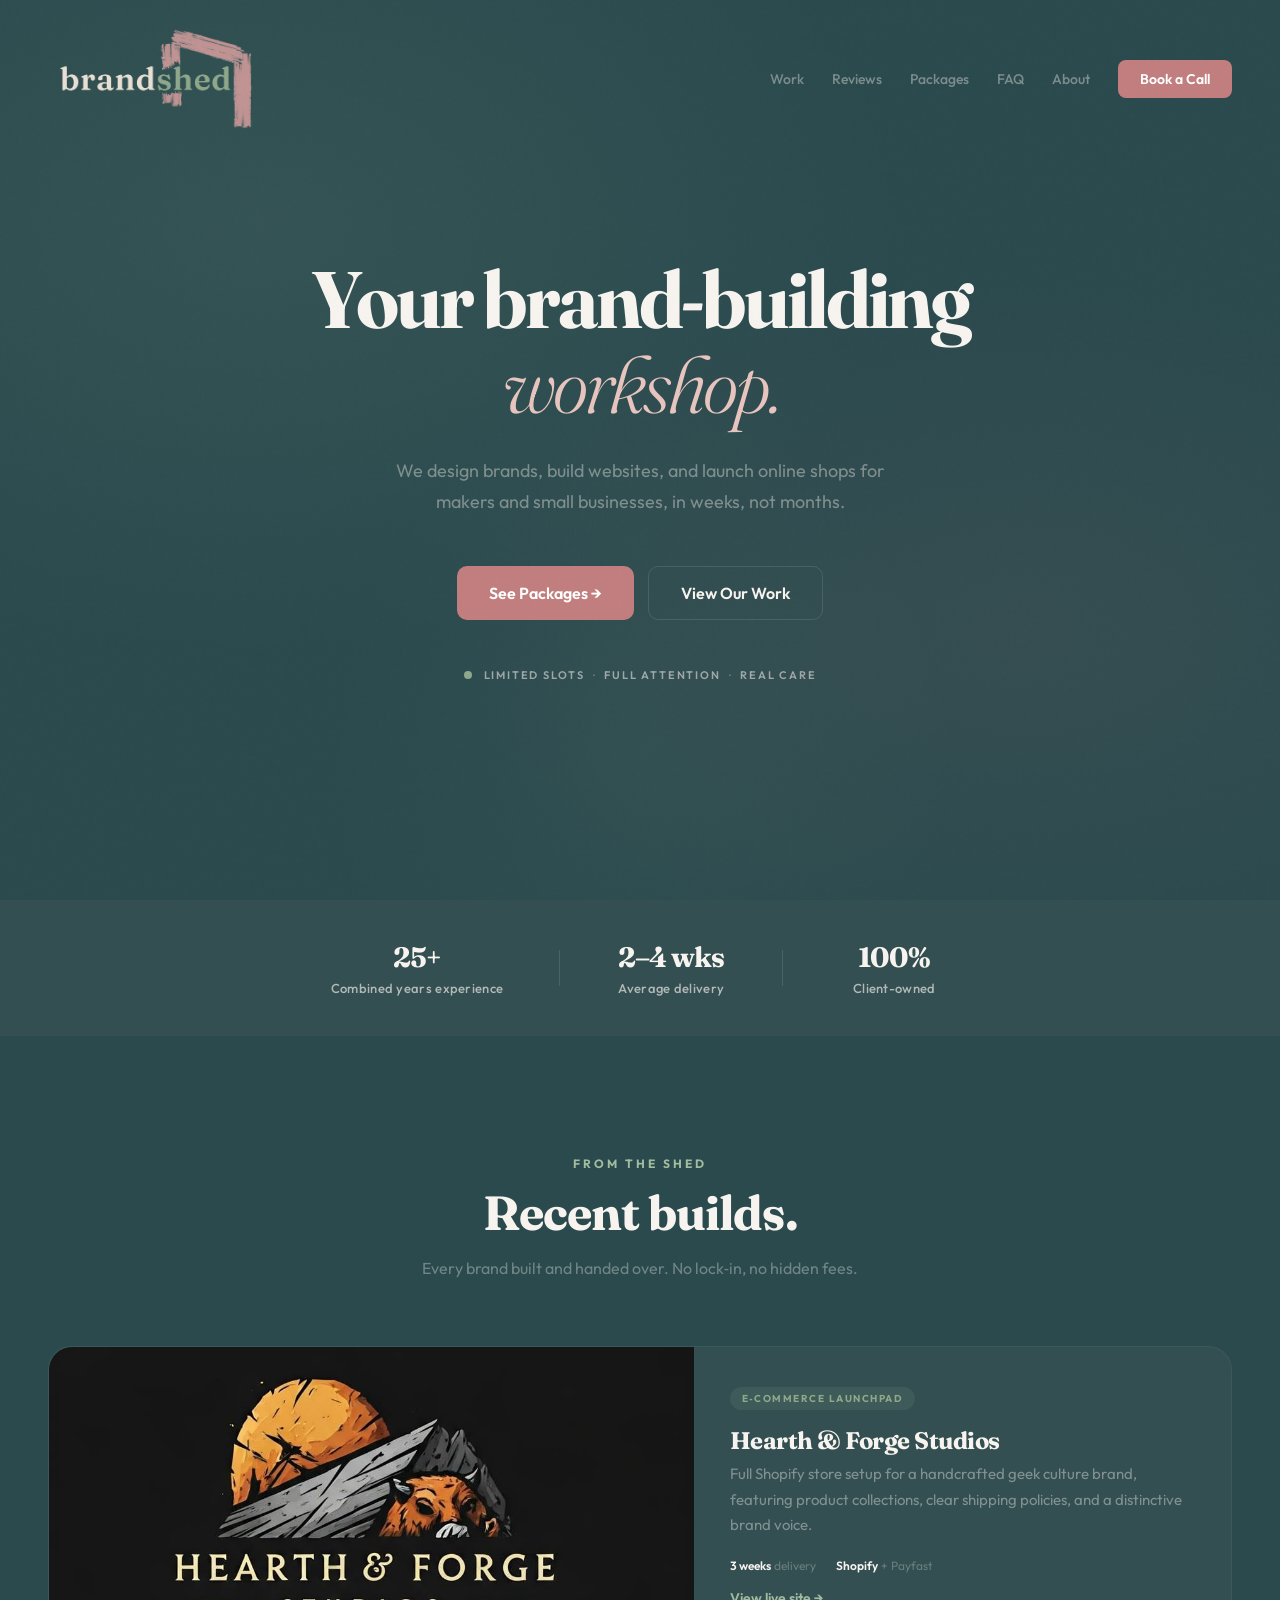
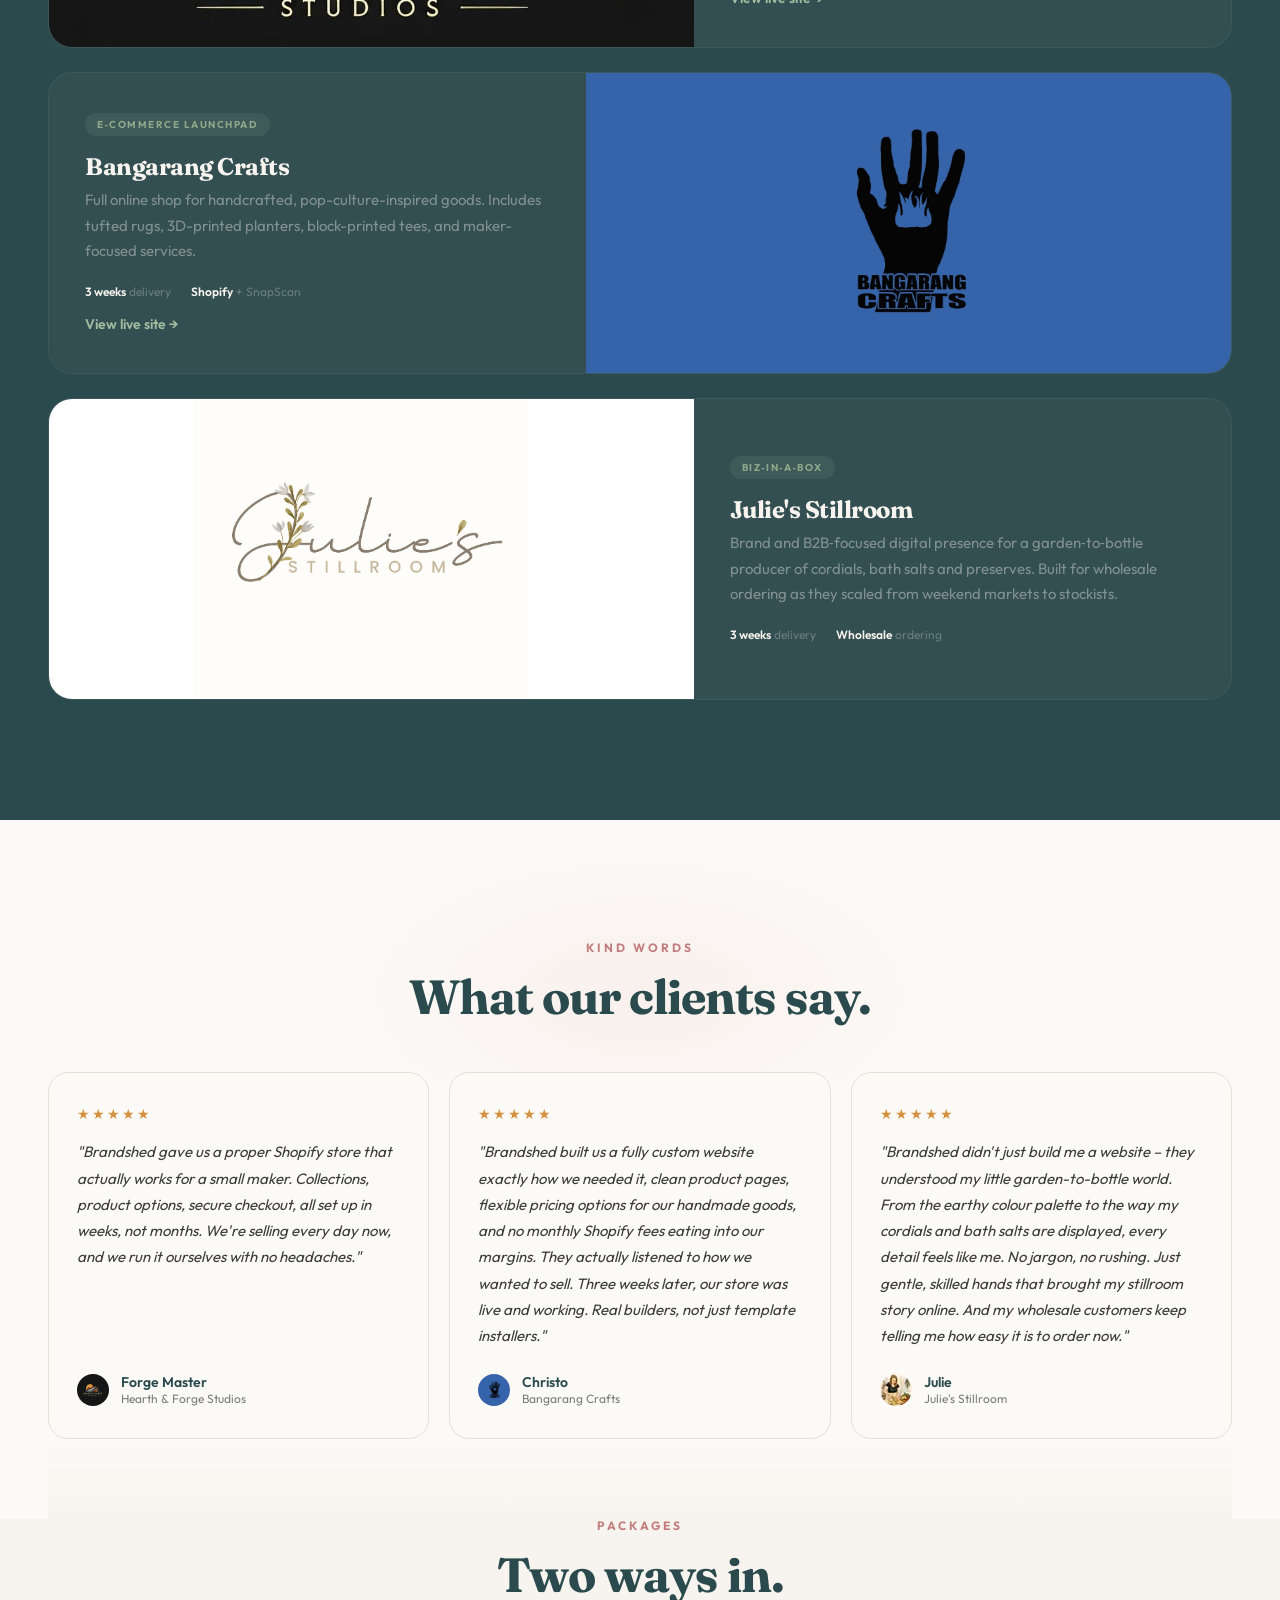
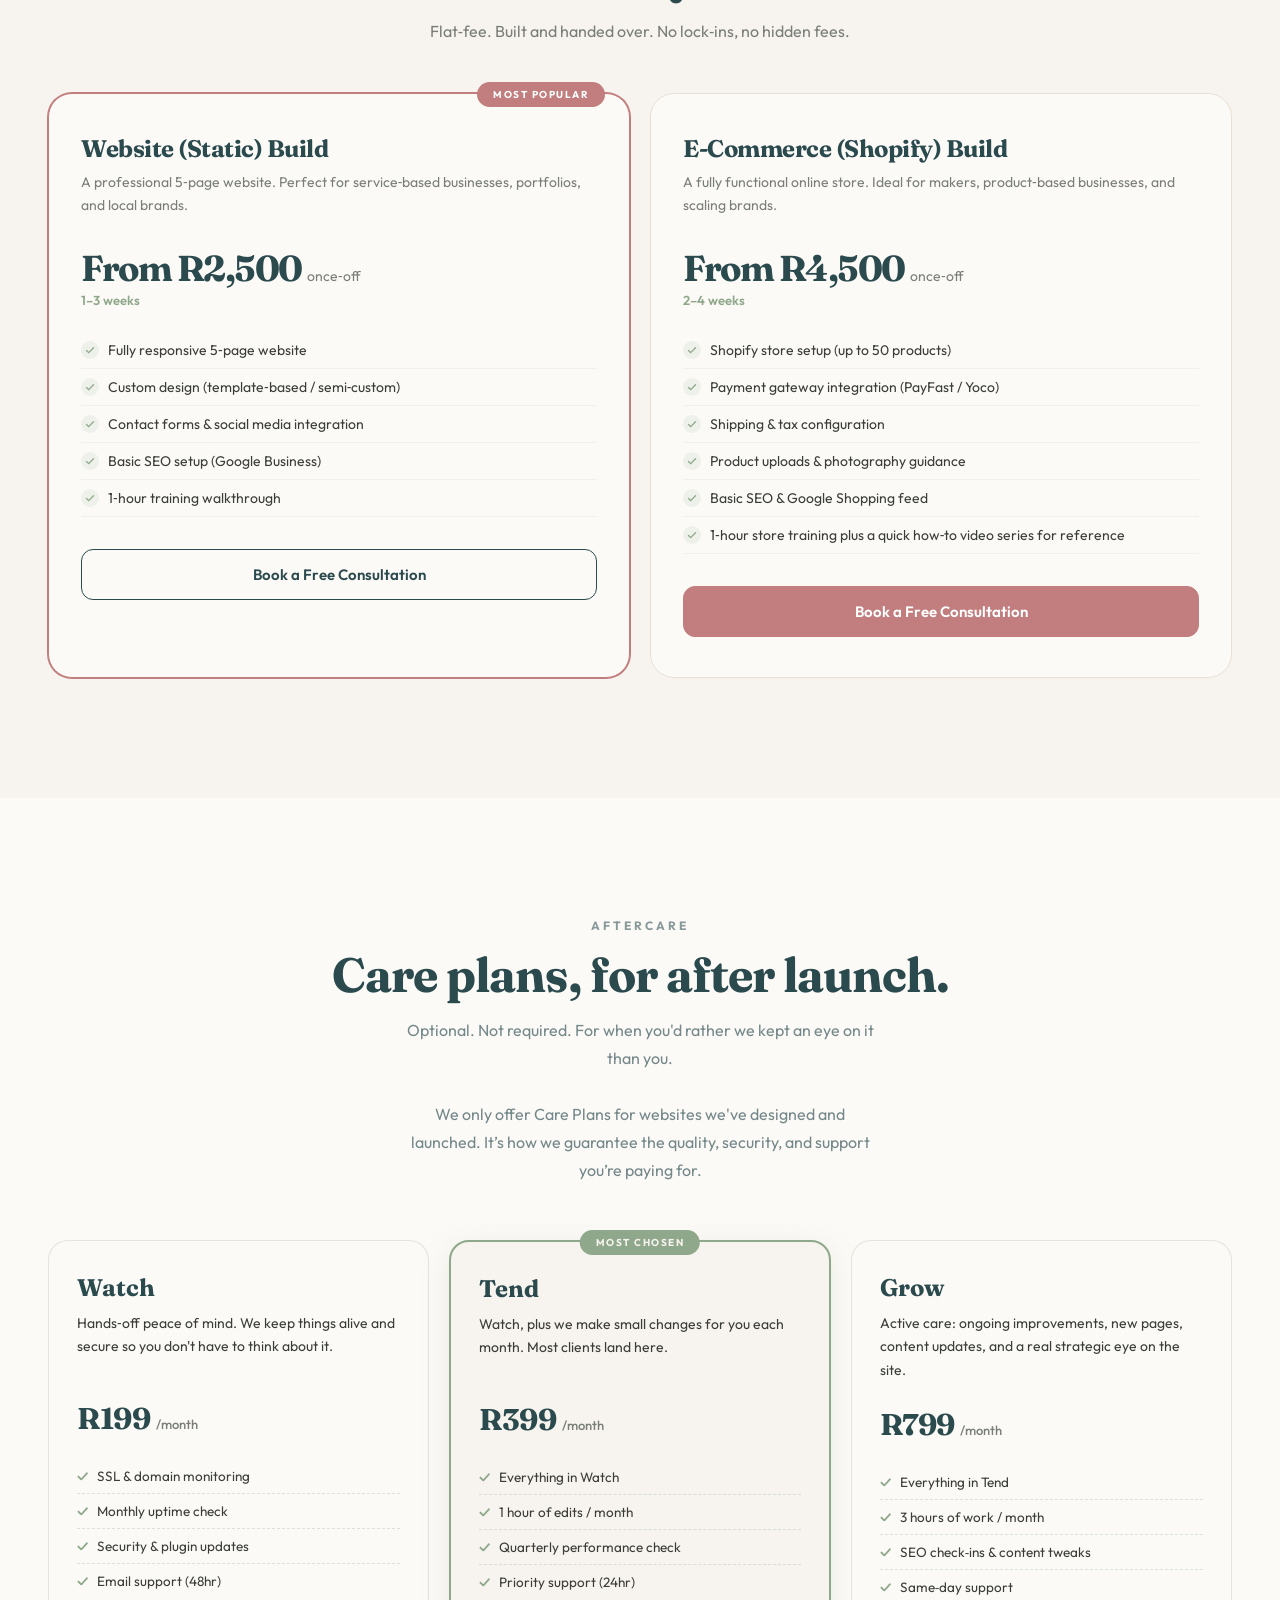
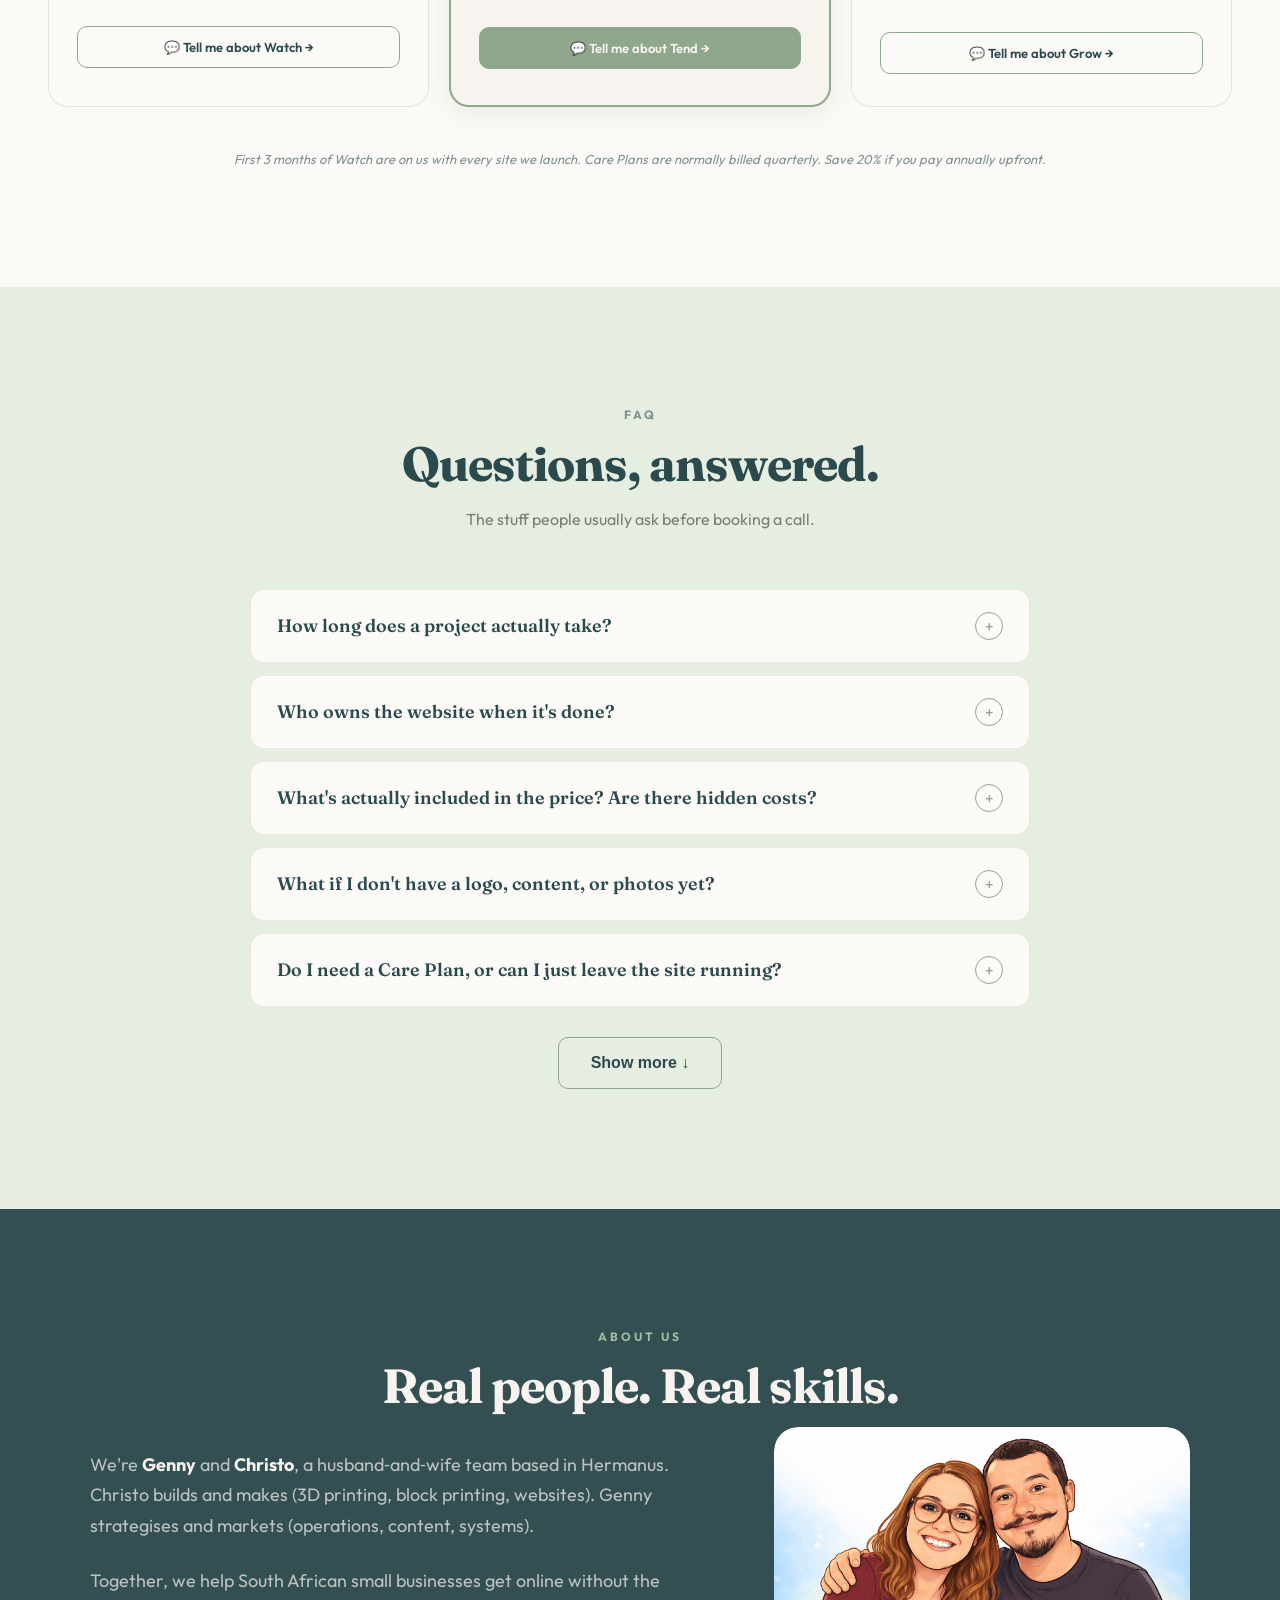
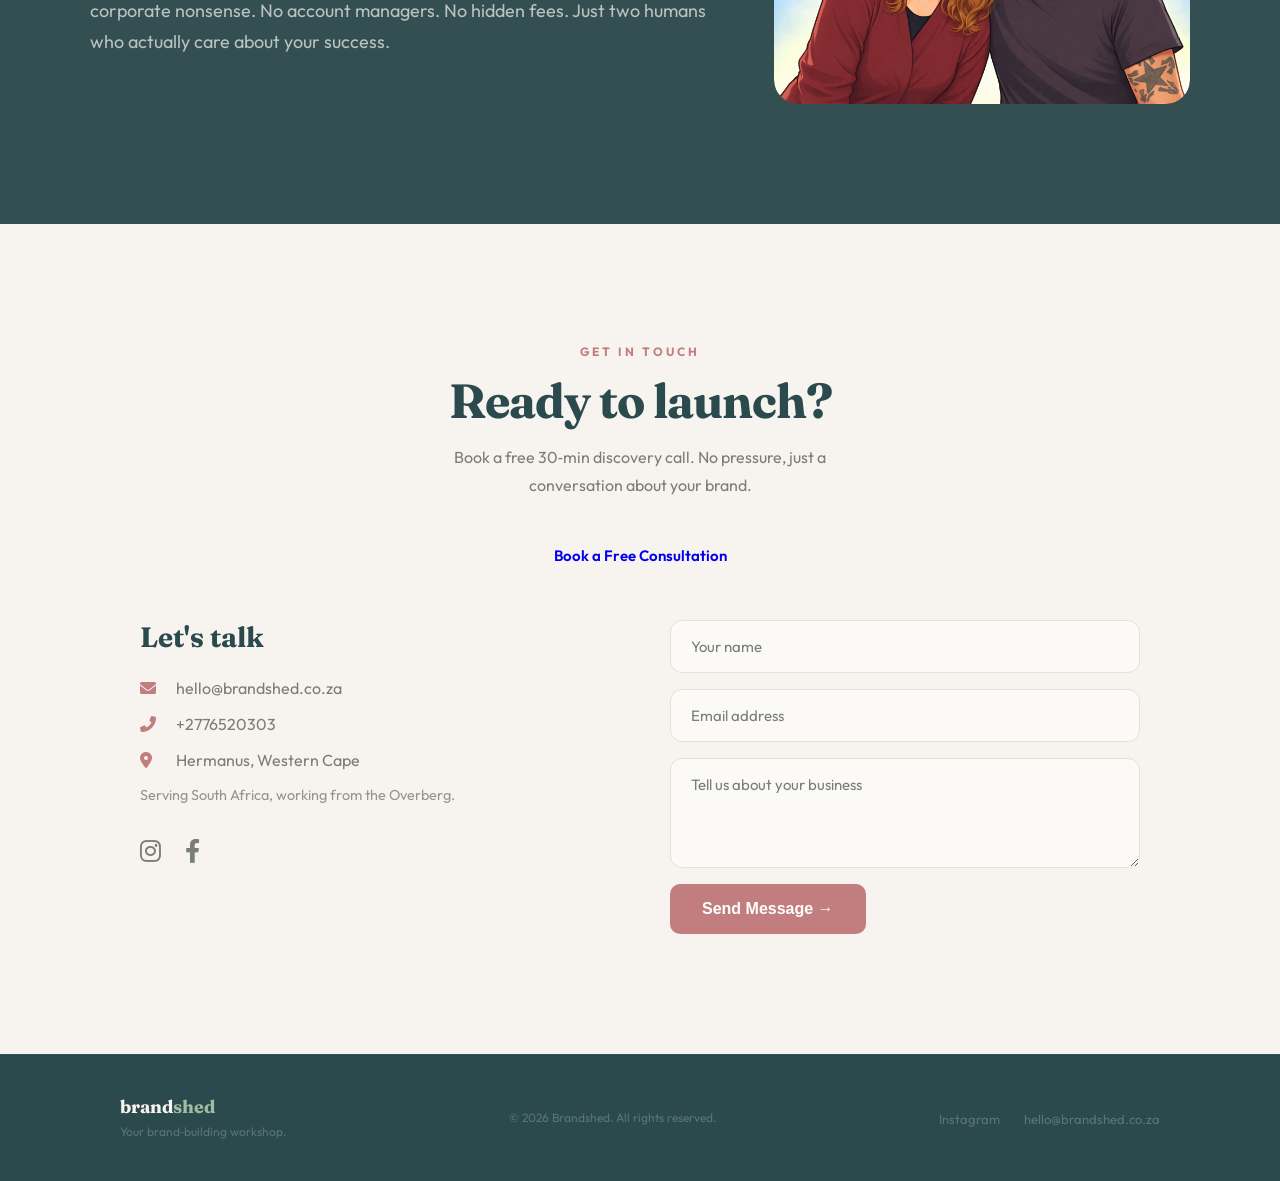
==== commit dc9b8da1: "Update index.html" ====
--- a/index.html
+++ b/index.html
@@ -103,7 +103,7 @@
         <li><a href="#packages">Packages</a></li>
         <li><a href="#faq">FAQ</a></li>
         <li><a href="#about">About</a></li>
-        <li><a href="#contact" class="nav-cta">Book a Call</a></li>
+        <li><a href="#" data-cal-link="brandshed/discovery-call" data-cal-namespace="discovery-call" data-cal-config='{"layout":"month_view","useSlotsViewOnSmallScreen":"true"}' class="nav-cta">Book a Call</a></li>
     </ul>
     <div class="hamburger" id="hamburger">
         <span></span>
@@ -133,7 +133,7 @@
 <div class="proof-bar">
     <div class="proof-inner reveal">
         <div class="proof-stat">
-            <div class="proof-number">10+</div>
+            <div class="proof-number">25+</div>
             <div class="proof-label">Combined years experience</div>
         </div>
         <div class="proof-divider"></div>
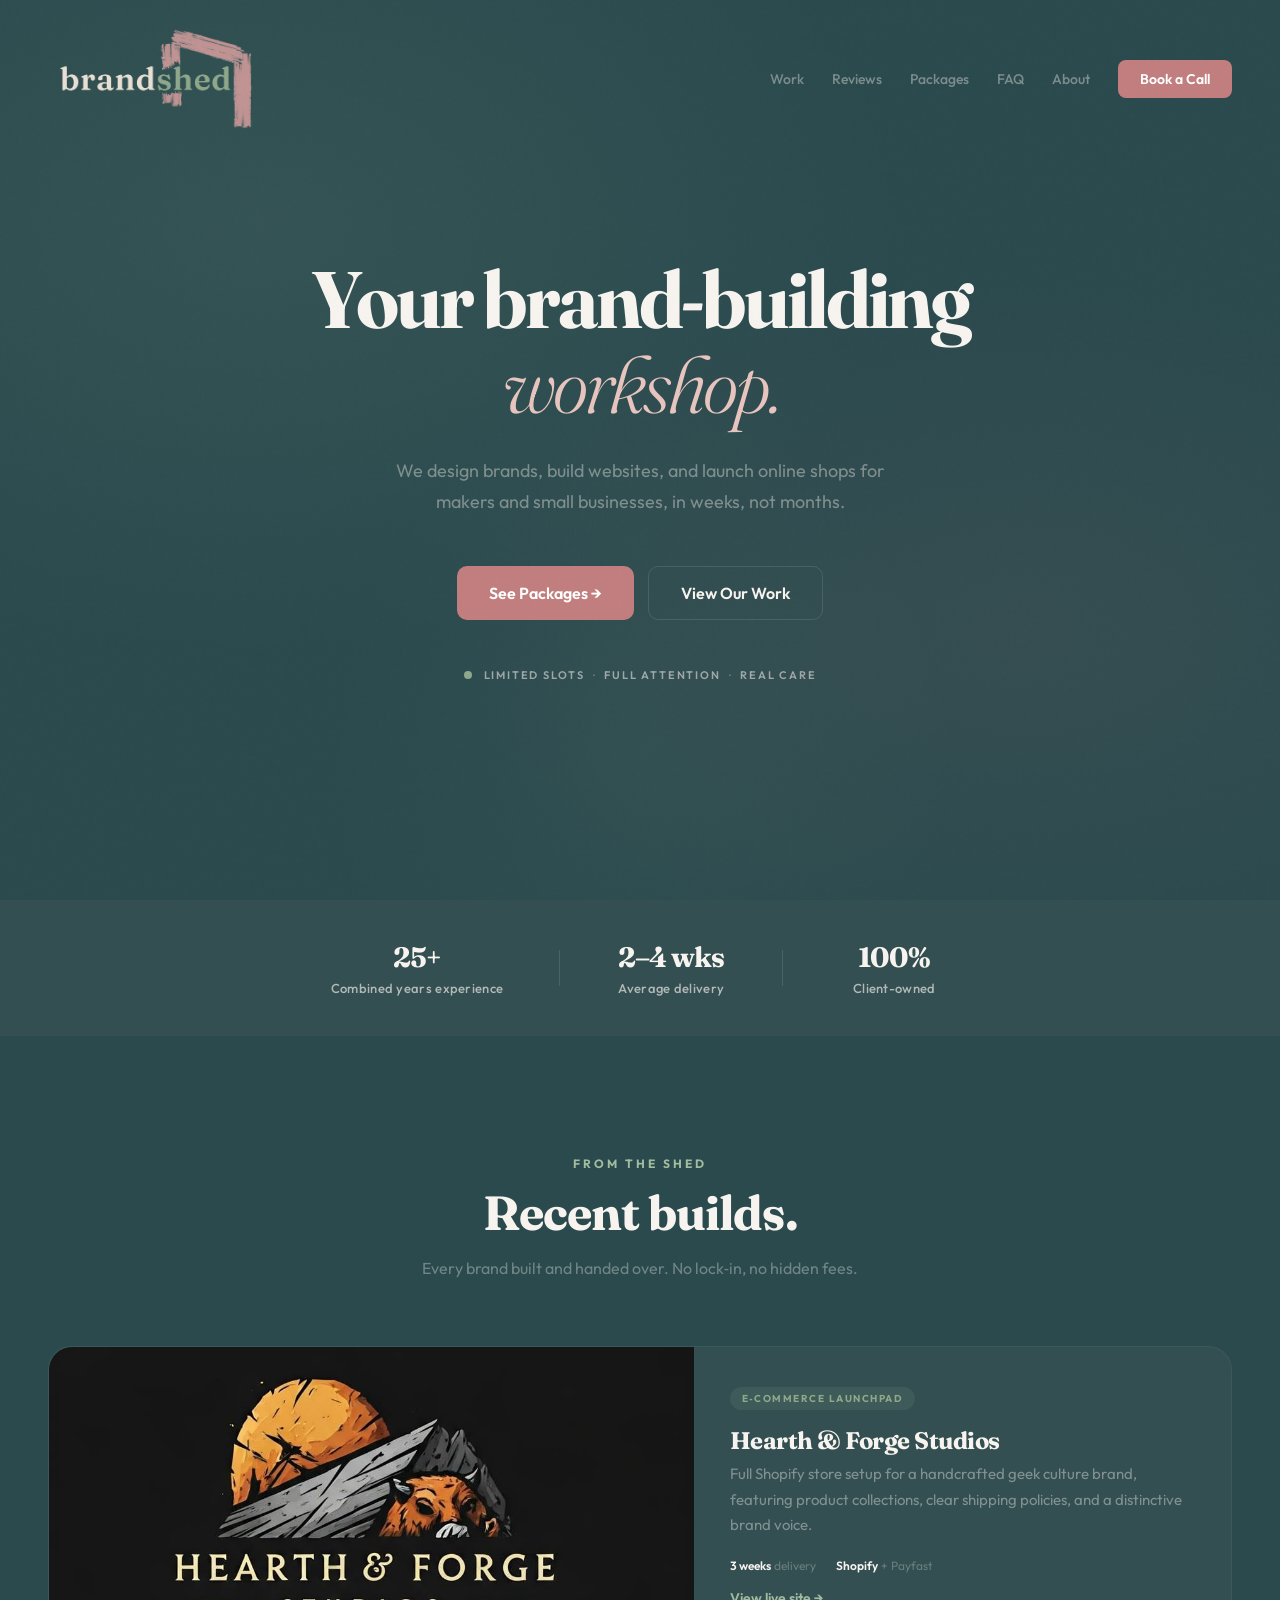
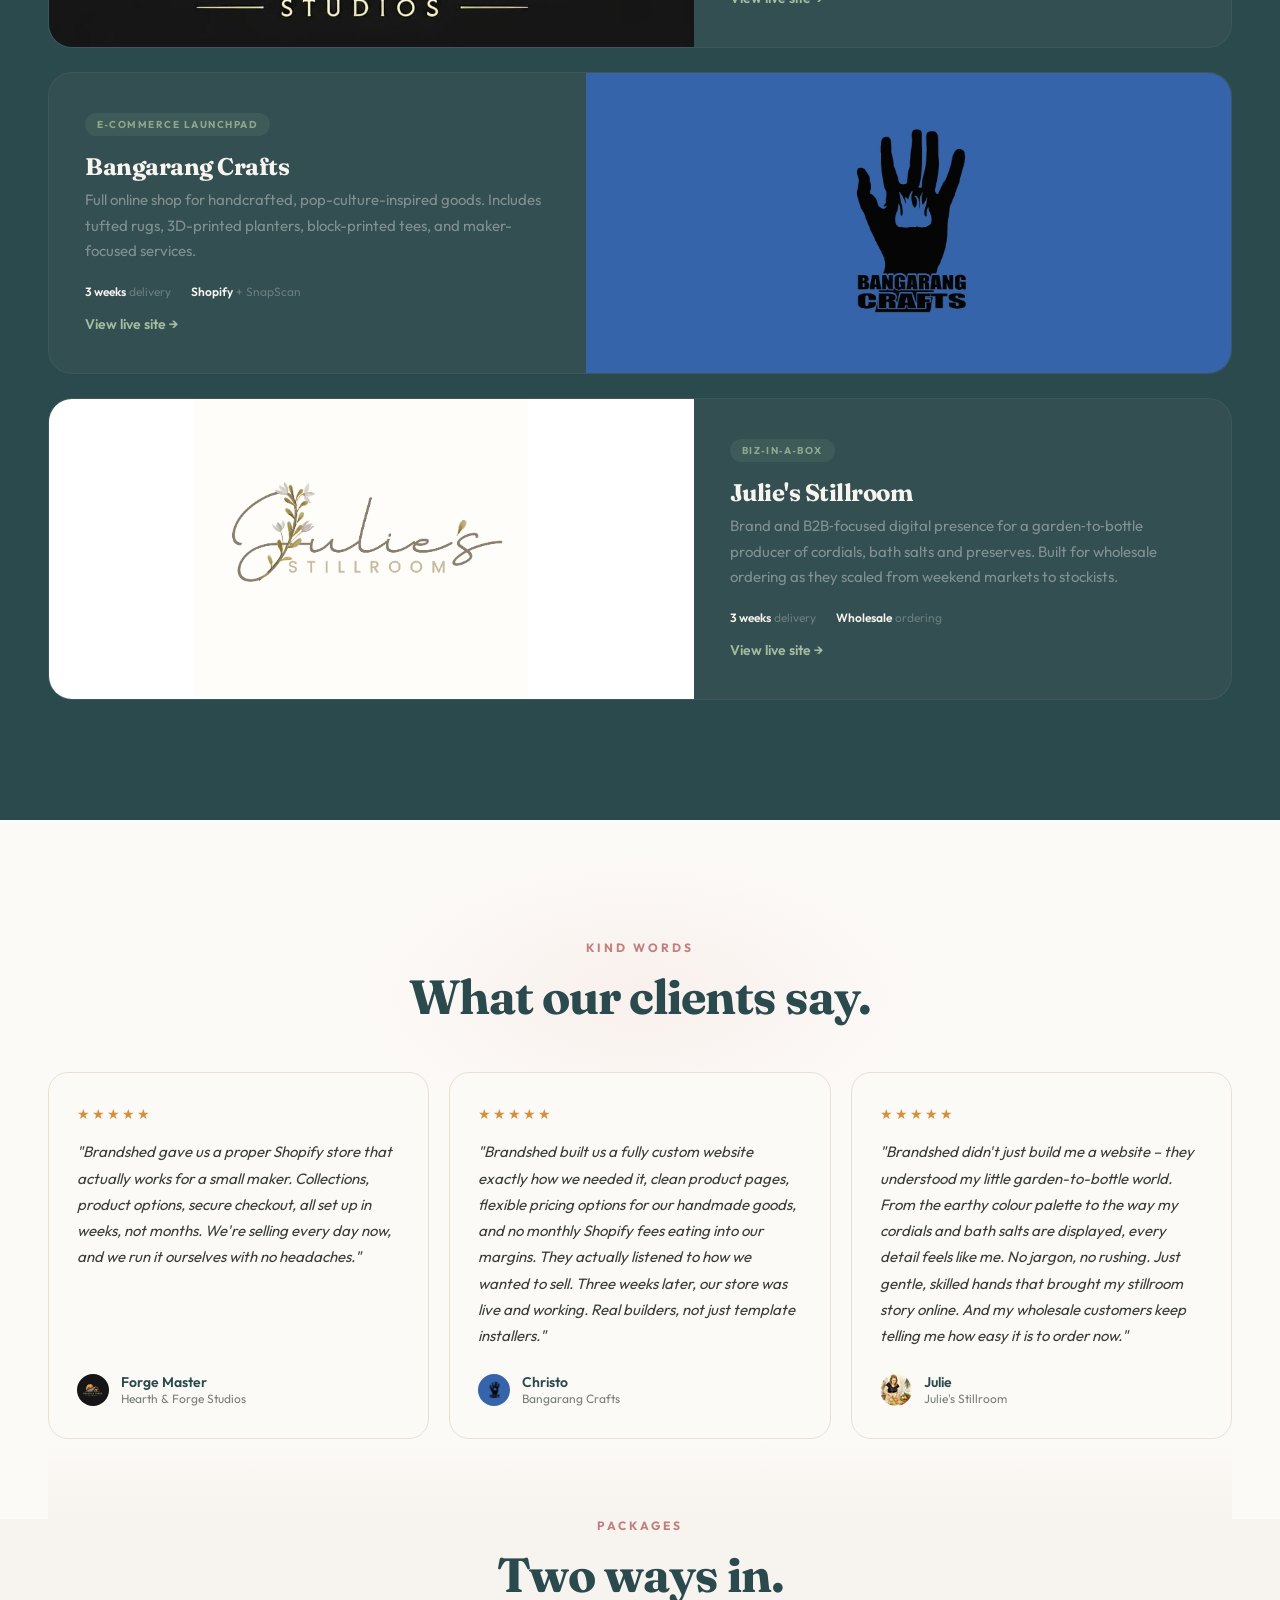
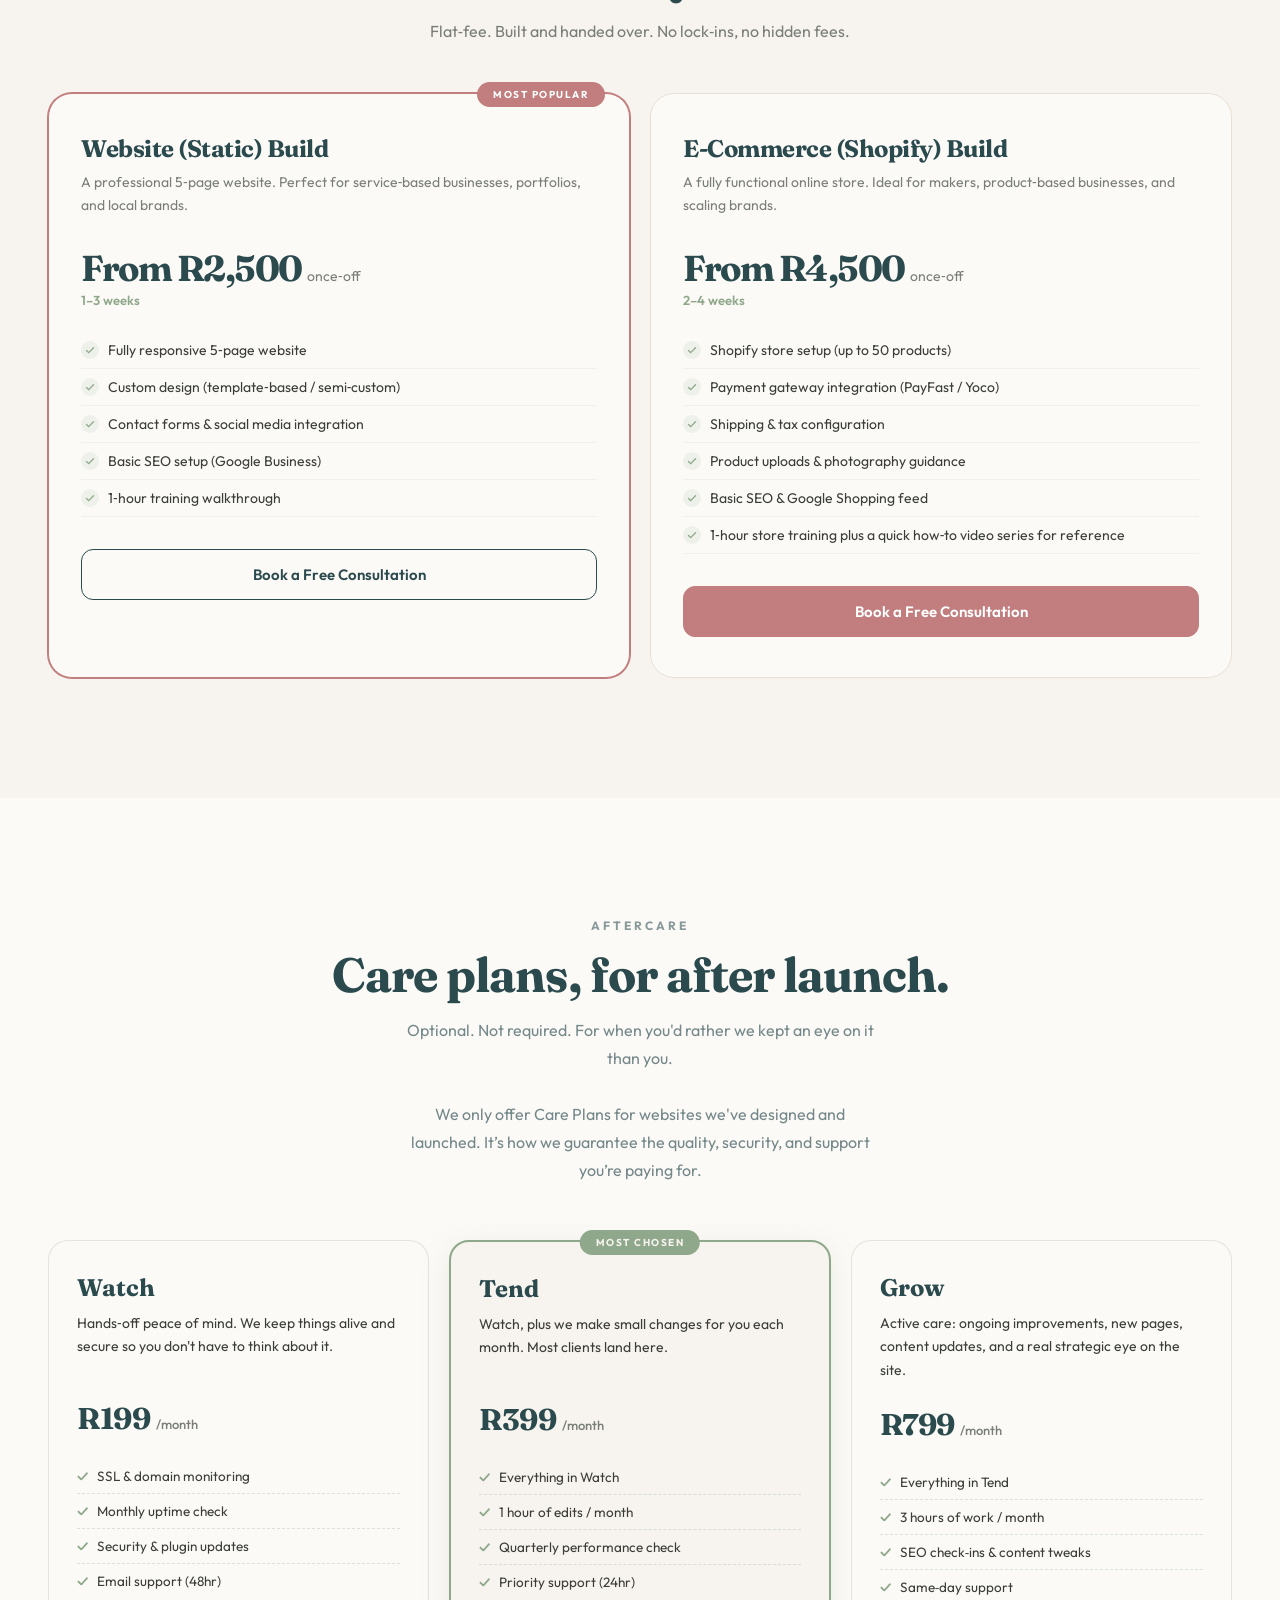
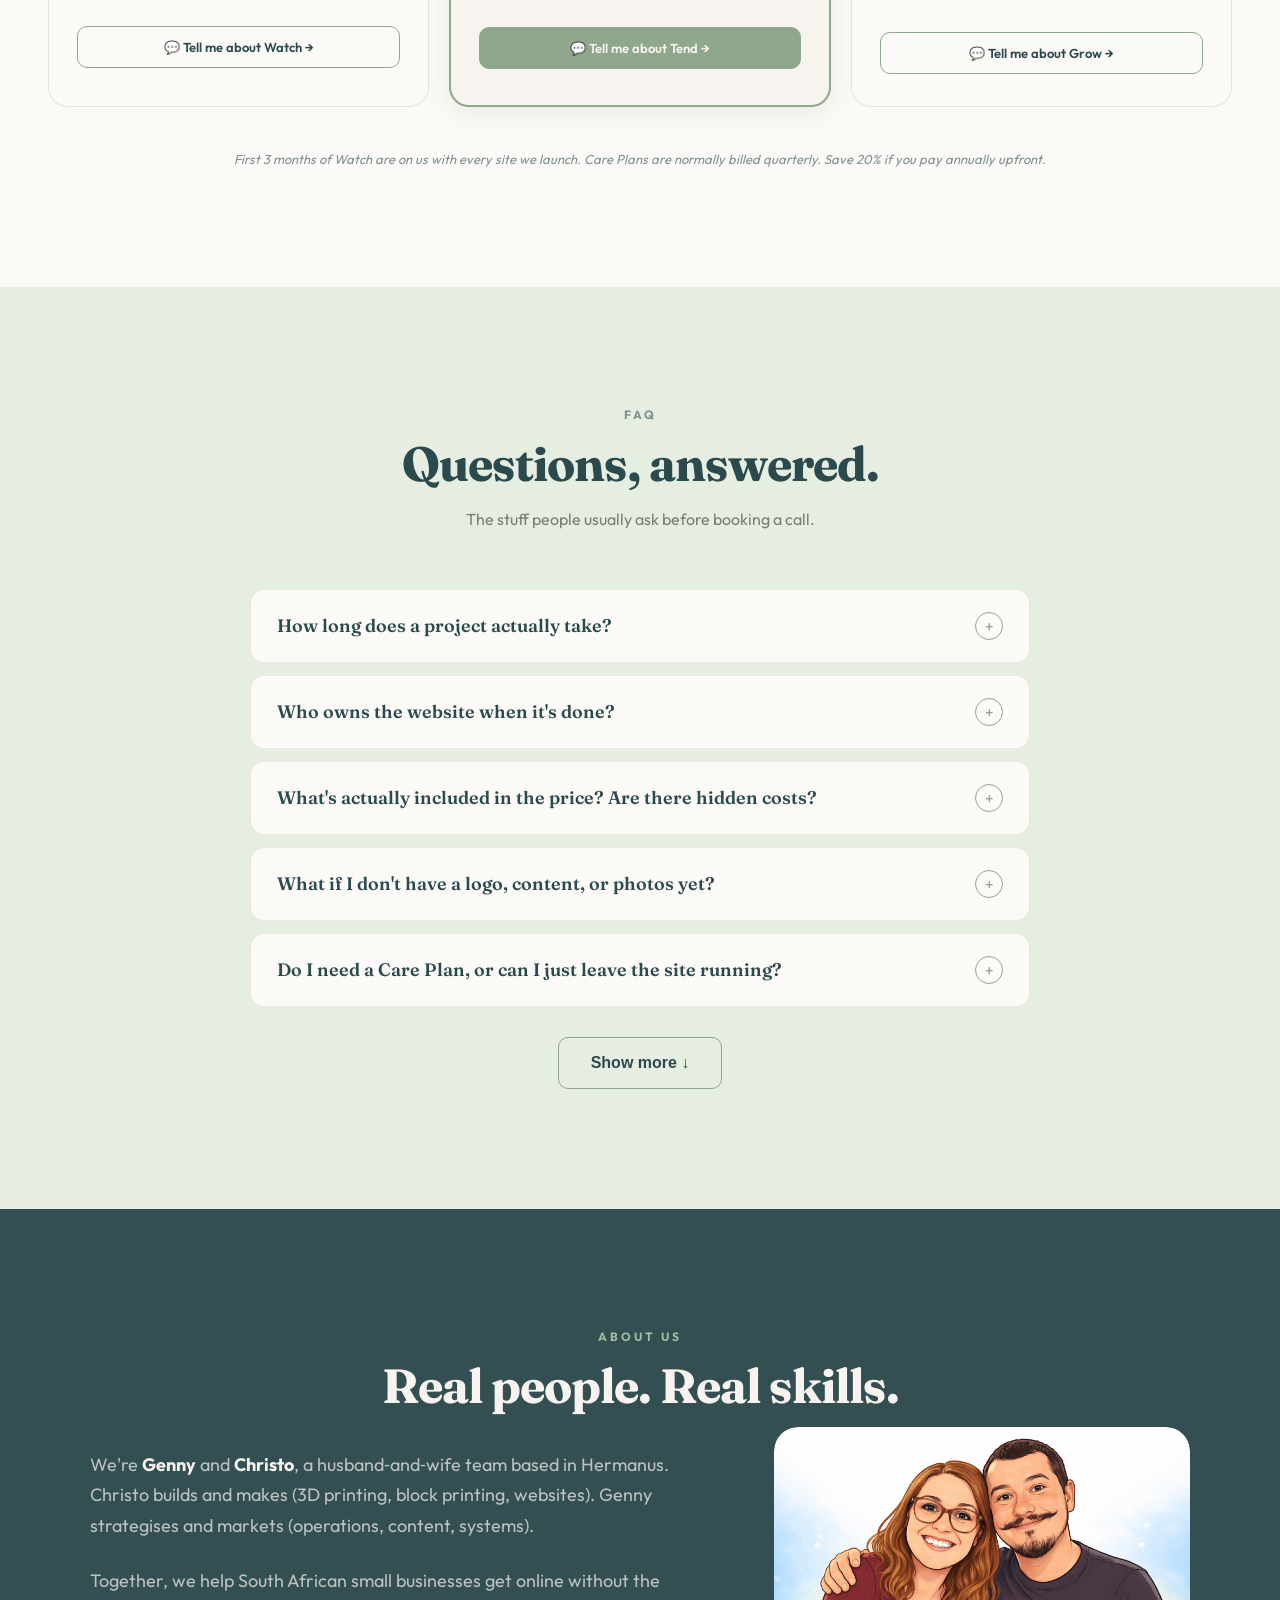
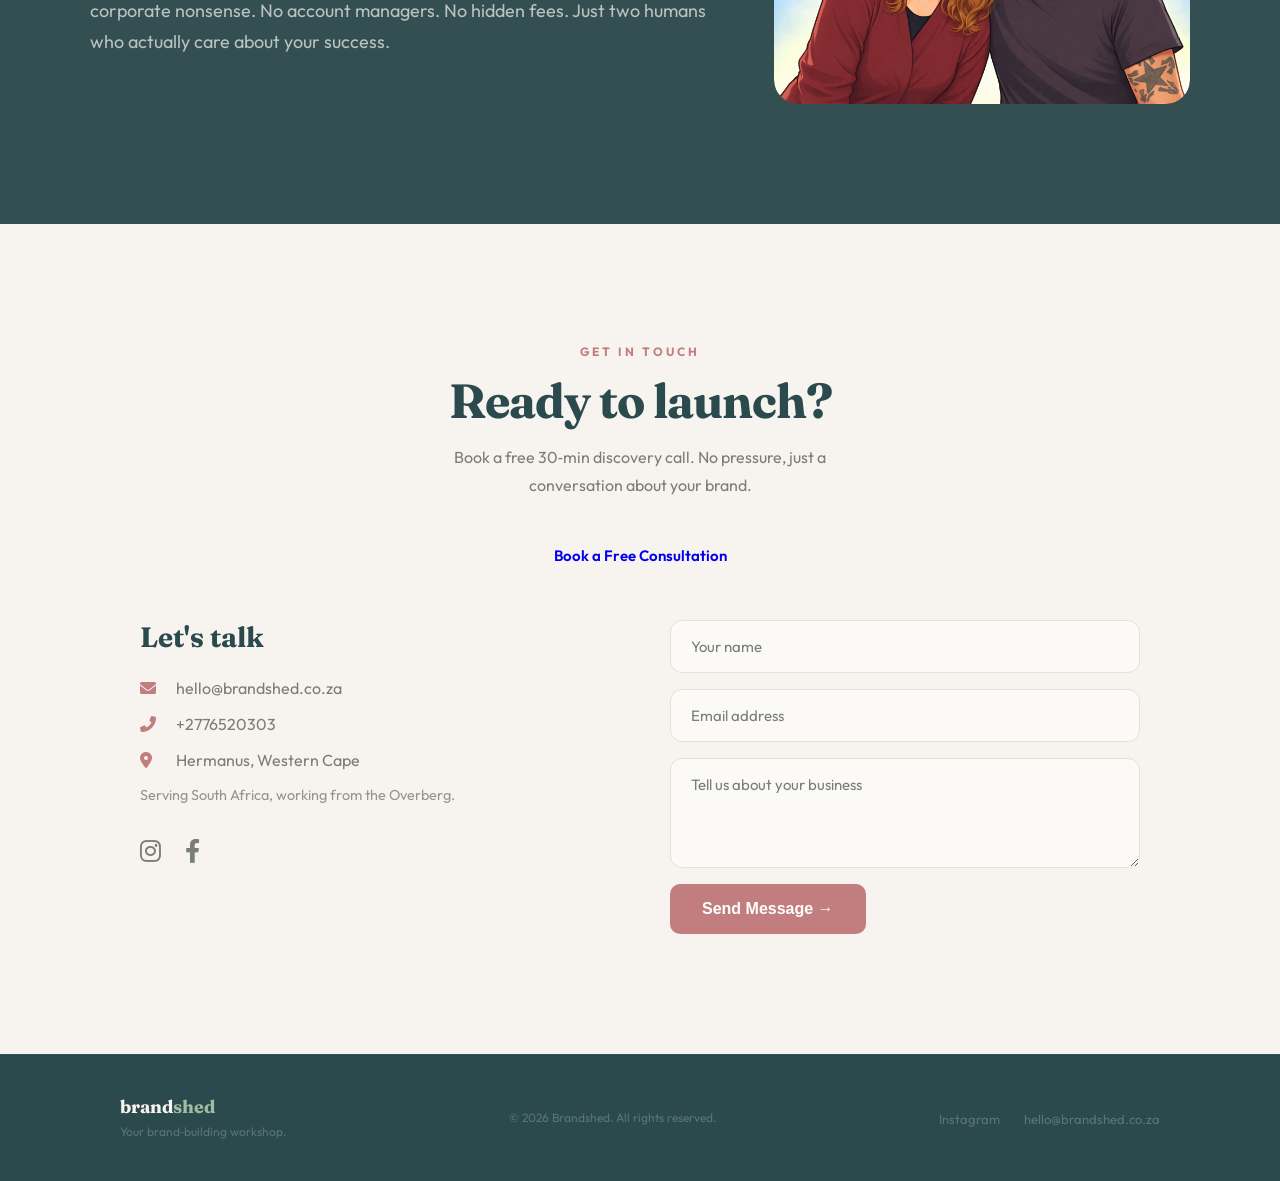
==== commit 7f75f79b: "Update index.html" ====
--- a/index.html
+++ b/index.html
@@ -204,7 +204,7 @@
                 <span class="wc-meta-item"><strong>3 weeks</strong> delivery</span>
                 <span class="wc-meta-item"><strong>Wholesale</strong> ordering</span>
             </div>
-            <!-- No link yet – you can add later -->
+            <a href="https://juliesstillroom.co.za" target="_blank" rel="noopener noreferrer" class="wc-link">View live site →</a>
         </div>
     </div>
 </div>
